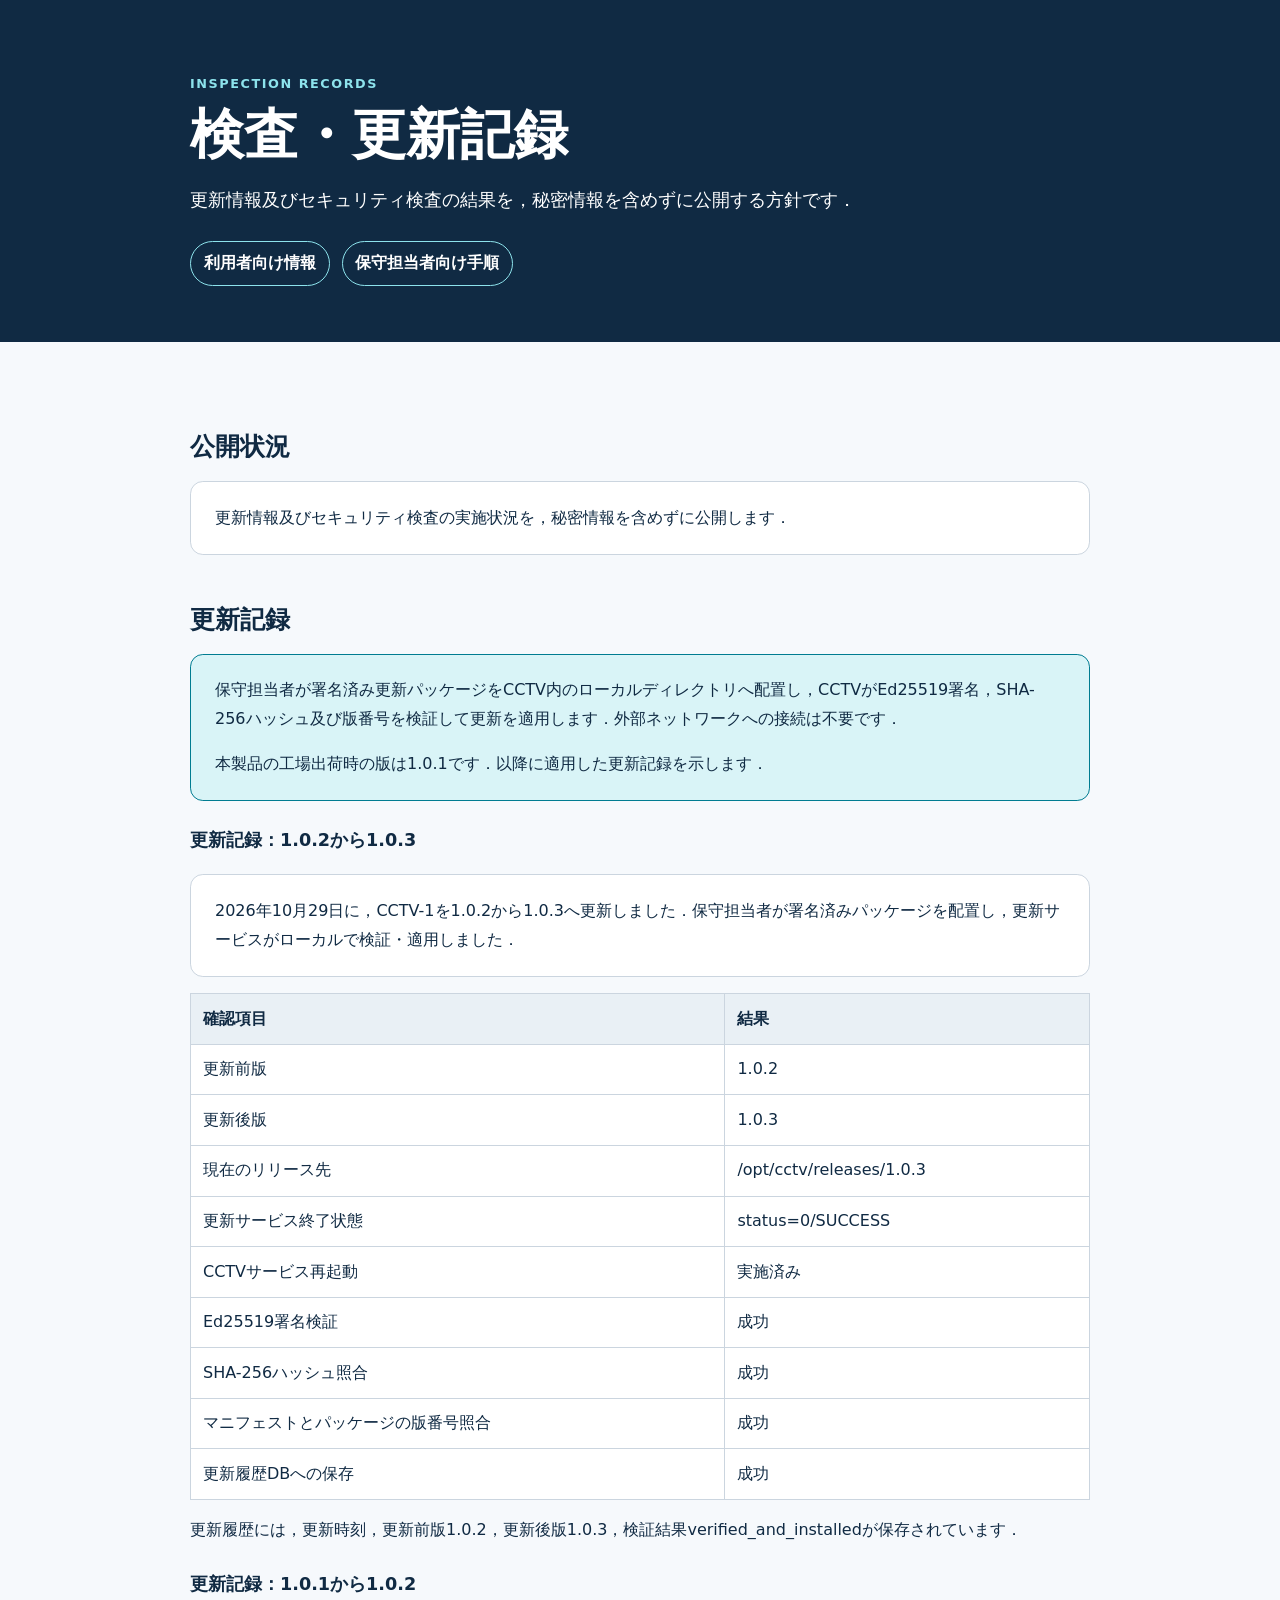
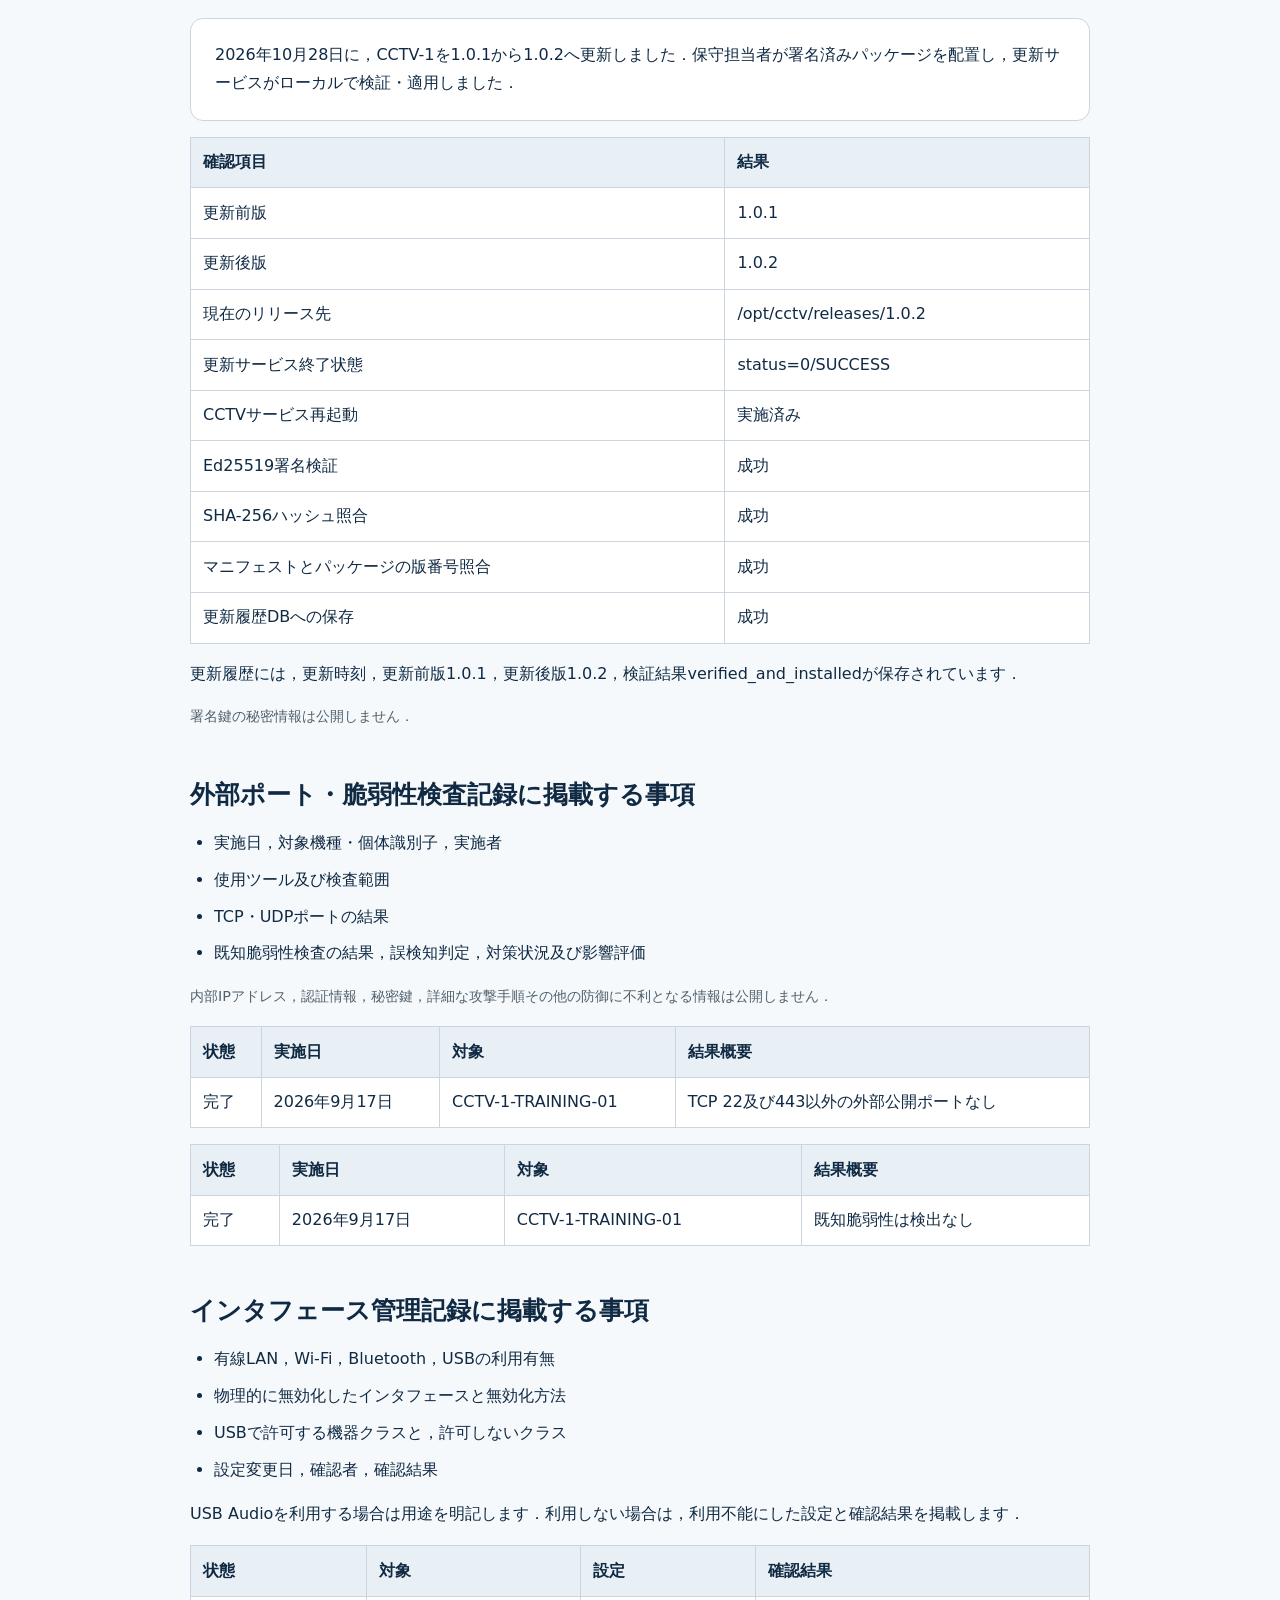
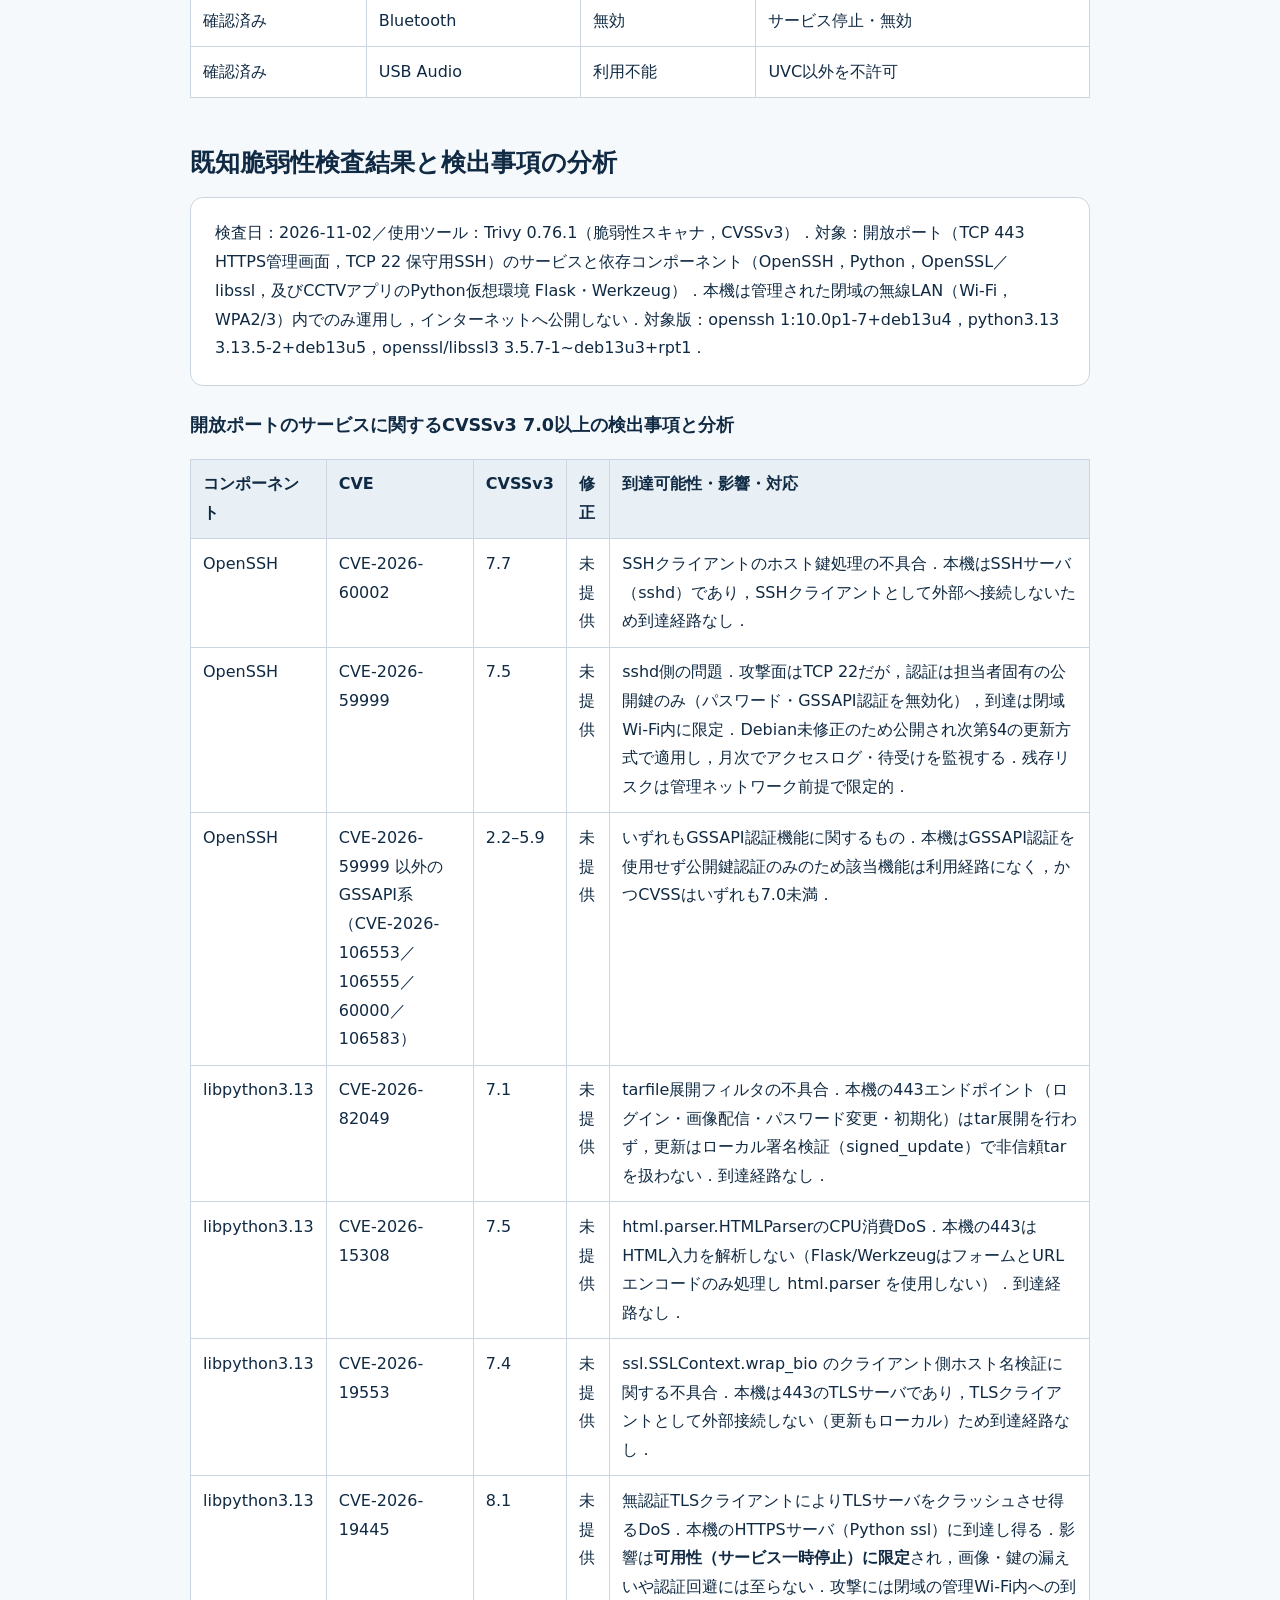
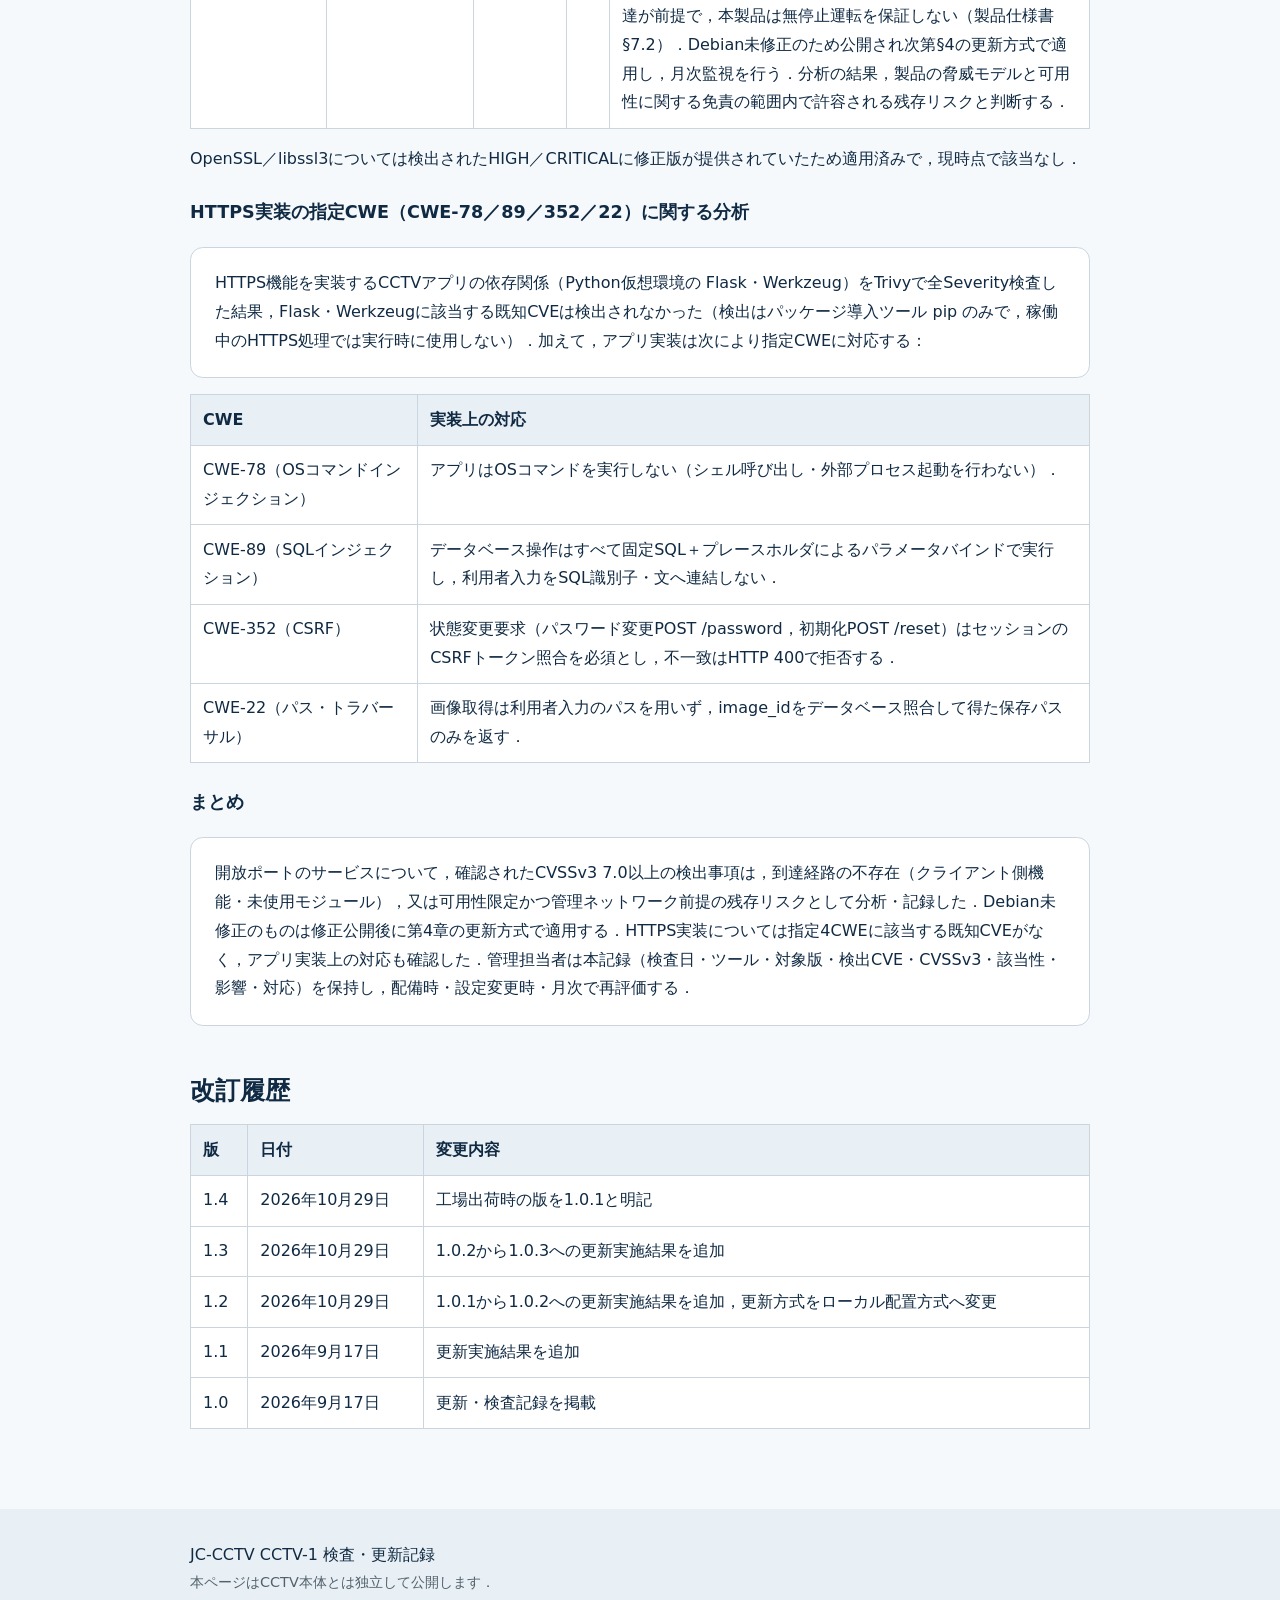
==== inspection-records.html @ d3a8d6b4 "脆弱性に関する記述の追加" ====
<!doctype html>
<html lang="ja">
<head>
  <meta charset="utf-8">
  <meta name="viewport" content="width=device-width, initial-scale=1">
  <meta name="description" content="JC-CCTVの検査及び更新記録の公開方針です．">
  <title>JC-CCTV 検査・更新記録</title>
  <link rel="stylesheet" href="styles.css">
</head>
<body>
  <header class="site-header">
    <div class="wrap">
      <p class="eyebrow">INSPECTION RECORDS</p>
      <h1>検査・更新記録</h1>
      <p class="lead">更新情報及びセキュリティ検査の結果を，秘密情報を含めずに公開する方針です．</p>
      <nav class="site-nav" aria-label="関連情報"><a href="index.html">利用者向け情報</a><a href="maintenance.html">保守担当者向け手順</a></nav>
    </div>
  </header>

  <main class="wrap">
    <section aria-labelledby="status-title">
      <h2 id="status-title">公開状況</h2>
      <div class="panel">
        <p>更新情報及びセキュリティ検査の実施状況を，秘密情報を含めずに公開します．</p>
      </div>
    </section>

    <section aria-labelledby="update-title">
      <h2 id="update-title">更新記録</h2>
      <div class="panel emphasis">
        <p>保守担当者が署名済み更新パッケージをCCTV内のローカルディレクトリへ配置し，CCTVがEd25519署名，SHA-256ハッシュ及び版番号を検証して更新を適用します．外部ネットワークへの接続は不要です．</p>
        <p>本製品の工場出荷時の版は1.0.1です．以降に適用した更新記録を示します．</p>
      </div>

      <h3>更新記録：1.0.2から1.0.3</h3>
      <div class="panel">
        <p>2026年10月29日に，CCTV-1を1.0.2から1.0.3へ更新しました．保守担当者が署名済みパッケージを配置し，更新サービスがローカルで検証・適用しました．</p>
      </div>
      <table>
        <thead><tr><th>確認項目</th><th>結果</th></tr></thead>
        <tbody>
          <tr><td>更新前版</td><td>1.0.2</td></tr>
          <tr><td>更新後版</td><td>1.0.3</td></tr>
          <tr><td>現在のリリース先</td><td>/opt/cctv/releases/1.0.3</td></tr>
          <tr><td>更新サービス終了状態</td><td>status=0/SUCCESS</td></tr>
          <tr><td>CCTVサービス再起動</td><td>実施済み</td></tr>
          <tr><td>Ed25519署名検証</td><td>成功</td></tr>
          <tr><td>SHA-256ハッシュ照合</td><td>成功</td></tr>
          <tr><td>マニフェストとパッケージの版番号照合</td><td>成功</td></tr>
          <tr><td>更新履歴DBへの保存</td><td>成功</td></tr>
        </tbody>
      </table>
      <p>更新履歴には，更新時刻，更新前版1.0.2，更新後版1.0.3，検証結果verified_and_installedが保存されています．</p>

      <h3>更新記録：1.0.1から1.0.2</h3>
      <div class="panel">
        <p>2026年10月28日に，CCTV-1を1.0.1から1.0.2へ更新しました．保守担当者が署名済みパッケージを配置し，更新サービスがローカルで検証・適用しました．</p>
      </div>
      <table>
        <thead><tr><th>確認項目</th><th>結果</th></tr></thead>
        <tbody>
          <tr><td>更新前版</td><td>1.0.1</td></tr>
          <tr><td>更新後版</td><td>1.0.2</td></tr>
          <tr><td>現在のリリース先</td><td>/opt/cctv/releases/1.0.2</td></tr>
          <tr><td>更新サービス終了状態</td><td>status=0/SUCCESS</td></tr>
          <tr><td>CCTVサービス再起動</td><td>実施済み</td></tr>
          <tr><td>Ed25519署名検証</td><td>成功</td></tr>
          <tr><td>SHA-256ハッシュ照合</td><td>成功</td></tr>
          <tr><td>マニフェストとパッケージの版番号照合</td><td>成功</td></tr>
          <tr><td>更新履歴DBへの保存</td><td>成功</td></tr>
        </tbody>
      </table>
      <p>更新履歴には，更新時刻，更新前版1.0.1，更新後版1.0.2，検証結果verified_and_installedが保存されています．</p>

      <p class="small">署名鍵の秘密情報は公開しません．</p>
    </section>

    <section aria-labelledby="network-title">
      <h2 id="network-title">外部ポート・脆弱性検査記録に掲載する事項</h2>
      <ul>
        <li>実施日，対象機種・個体識別子，実施者</li>
        <li>使用ツール及び検査範囲</li>
        <li>TCP・UDPポートの結果</li>
        <li>既知脆弱性検査の結果，誤検知判定，対策状況及び影響評価</li>
      </ul>
      <p class="small">内部IPアドレス，認証情報，秘密鍵，詳細な攻撃手順その他の防御に不利となる情報は公開しません．</p>
      <table>
        <thead><tr><th>状態</th><th>実施日</th><th>対象</th><th>結果概要</th></tr></thead>
        <tbody><tr><td>完了</td><td>2026年9月17日</td><td>CCTV-1-TRAINING-01</td><td>TCP 22及び443以外の外部公開ポートなし</td></tr></tbody>
      </table>
      <table>
        <thead><tr><th>状態</th><th>実施日</th><th>対象</th><th>結果概要</th></tr></thead>
        <tbody><tr><td>完了</td><td>2026年9月17日</td><td>CCTV-1-TRAINING-01</td><td>既知脆弱性は検出なし</td></tr></tbody>
      </table>
    </section>

    <section aria-labelledby="interface-title">
      <h2 id="interface-title">インタフェース管理記録に掲載する事項</h2>
      <ul>
        <li>有線LAN，Wi-Fi，Bluetooth，USBの利用有無</li>
        <li>物理的に無効化したインタフェースと無効化方法</li>
        <li>USBで許可する機器クラスと，許可しないクラス</li>
        <li>設定変更日，確認者，確認結果</li>
      </ul>
      <p>USB Audioを利用する場合は用途を明記します．利用しない場合は，利用不能にした設定と確認結果を掲載します．</p>
      <table>
        <thead><tr><th>状態</th><th>対象</th><th>設定</th><th>確認結果</th></tr></thead>
        <tbody><tr><td>確認済み</td><td>Bluetooth</td><td>無効</td><td>サービス停止・無効</td></tr><tr><td>確認済み</td><td>USB Audio</td><td>利用不能</td><td>UVC以外を不許可</td></tr></tbody>
      </table>
    </section>

    <section aria-labelledby="vuln-analysis-title">
      <h2 id="vuln-analysis-title">既知脆弱性検査結果と検出事項の分析</h2>
      <div class="panel">
        <p>検査日：2026-11-02／使用ツール：Trivy 0.76.1（脆弱性スキャナ，CVSSv3）．対象：開放ポート（TCP 443 HTTPS管理画面，TCP 22 保守用SSH）のサービスと依存コンポーネント（OpenSSH，Python，OpenSSL／libssl，及びCCTVアプリのPython仮想環境 Flask・Werkzeug）．本機は管理された閉域の無線LAN（Wi-Fi，WPA2/3）内でのみ運用し，インターネットへ公開しない．対象版：openssh 1:10.0p1-7+deb13u4，python3.13 3.13.5-2+deb13u5，openssl/libssl3 3.5.7-1~deb13u3+rpt1．</p>
      </div>

      <h3>開放ポートのサービスに関するCVSSv3 7.0以上の検出事項と分析</h3>
      <table>
        <thead><tr><th>コンポーネント</th><th>CVE</th><th>CVSSv3</th><th>修正</th><th>到達可能性・影響・対応</th></tr></thead>
        <tbody>
          <tr><td>OpenSSH</td><td>CVE-2026-60002</td><td>7.7</td><td>未提供</td><td>SSHクライアントのホスト鍵処理の不具合．本機はSSHサーバ（sshd）であり，SSHクライアントとして外部へ接続しないため到達経路なし．</td></tr>
          <tr><td>OpenSSH</td><td>CVE-2026-59999</td><td>7.5</td><td>未提供</td><td>sshd側の問題．攻撃面はTCP 22だが，認証は担当者固有の公開鍵のみ（パスワード・GSSAPI認証を無効化），到達は閉域Wi-Fi内に限定．Debian未修正のため公開され次第§4の更新方式で適用し，月次でアクセスログ・待受けを監視する．残存リスクは管理ネットワーク前提で限定的．</td></tr>
          <tr><td>OpenSSH</td><td>CVE-2026-59999 以外のGSSAPI系（CVE-2026-106553／106555／60000／106583）</td><td>2.2–5.9</td><td>未提供</td><td>いずれもGSSAPI認証機能に関するもの．本機はGSSAPI認証を使用せず公開鍵認証のみのため該当機能は利用経路になく，かつCVSSはいずれも7.0未満．</td></tr>
          <tr><td>libpython3.13</td><td>CVE-2026-82049</td><td>7.1</td><td>未提供</td><td>tarfile展開フィルタの不具合．本機の443エンドポイント（ログイン・画像配信・パスワード変更・初期化）はtar展開を行わず，更新はローカル署名検証（signed_update）で非信頼tarを扱わない．到達経路なし．</td></tr>
          <tr><td>libpython3.13</td><td>CVE-2026-15308</td><td>7.5</td><td>未提供</td><td>html.parser.HTMLParserのCPU消費DoS．本機の443はHTML入力を解析しない（Flask/WerkzeugはフォームとURLエンコードのみ処理し html.parser を使用しない）．到達経路なし．</td></tr>
          <tr><td>libpython3.13</td><td>CVE-2026-19553</td><td>7.4</td><td>未提供</td><td>ssl.SSLContext.wrap_bio のクライアント側ホスト名検証に関する不具合．本機は443のTLSサーバであり，TLSクライアントとして外部接続しない（更新もローカル）ため到達経路なし．</td></tr>
          <tr><td>libpython3.13</td><td>CVE-2026-19445</td><td>8.1</td><td>未提供</td><td>無認証TLSクライアントによりTLSサーバをクラッシュさせ得るDoS．本機のHTTPSサーバ（Python ssl）に到達し得る．影響は<strong>可用性（サービス一時停止）に限定</strong>され，画像・鍵の漏えいや認証回避には至らない．攻撃には閉域の管理Wi-Fi内への到達が前提で，本製品は無停止運転を保証しない（製品仕様書§7.2）．Debian未修正のため公開され次第§4の更新方式で適用し，月次監視を行う．分析の結果，製品の脅威モデルと可用性に関する免責の範囲内で許容される残存リスクと判断する．</td></tr>
        </tbody>
      </table>
      <p>OpenSSL／libssl3については検出されたHIGH／CRITICALに修正版が提供されていたため適用済みで，現時点で該当なし．</p>

      <h3>HTTPS実装の指定CWE（CWE-78／89／352／22）に関する分析</h3>
      <div class="panel">
        <p>HTTPS機能を実装するCCTVアプリの依存関係（Python仮想環境の Flask・Werkzeug）をTrivyで全Severity検査した結果，Flask・Werkzeugに該当する既知CVEは検出されなかった（検出はパッケージ導入ツール pip のみで，稼働中のHTTPS処理では実行時に使用しない）．加えて，アプリ実装は次により指定CWEに対応する：</p>
      </div>
      <table>
        <thead><tr><th>CWE</th><th>実装上の対応</th></tr></thead>
        <tbody>
          <tr><td>CWE-78（OSコマンドインジェクション）</td><td>アプリはOSコマンドを実行しない（シェル呼び出し・外部プロセス起動を行わない）．</td></tr>
          <tr><td>CWE-89（SQLインジェクション）</td><td>データベース操作はすべて固定SQL＋プレースホルダによるパラメータバインドで実行し，利用者入力をSQL識別子・文へ連結しない．</td></tr>
          <tr><td>CWE-352（CSRF）</td><td>状態変更要求（パスワード変更POST /password，初期化POST /reset）はセッションのCSRFトークン照合を必須とし，不一致はHTTP 400で拒否する．</td></tr>
          <tr><td>CWE-22（パス・トラバーサル）</td><td>画像取得は利用者入力のパスを用いず，image_idをデータベース照合して得た保存パスのみを返す．</td></tr>
        </tbody>
      </table>

      <h3>まとめ</h3>
      <div class="panel">
        <p>開放ポートのサービスについて，確認されたCVSSv3 7.0以上の検出事項は，到達経路の不存在（クライアント側機能・未使用モジュール），又は可用性限定かつ管理ネットワーク前提の残存リスクとして分析・記録した．Debian未修正のものは修正公開後に第4章の更新方式で適用する．HTTPS実装については指定4CWEに該当する既知CVEがなく，アプリ実装上の対応も確認した．管理担当者は本記録（検査日・ツール・対象版・検出CVE・CVSSv3・該当性・影響・対応）を保持し，配備時・設定変更時・月次で再評価する．</p>
      </div>
    </section>

    <section aria-labelledby="revision-title">
      <h2 id="revision-title">改訂履歴</h2>
      <table><thead><tr><th>版</th><th>日付</th><th>変更内容</th></tr></thead><tbody><tr><td>1.4</td><td>2026年10月29日</td><td>工場出荷時の版を1.0.1と明記</td></tr><tr><td>1.3</td><td>2026年10月29日</td><td>1.0.2から1.0.3への更新実施結果を追加</td></tr><tr><td>1.2</td><td>2026年10月29日</td><td>1.0.1から1.0.2への更新実施結果を追加，更新方式をローカル配置方式へ変更</td></tr><tr><td>1.1</td><td>2026年9月17日</td><td>更新実施結果を追加</td></tr><tr><td>1.0</td><td>2026年9月17日</td><td>更新・検査記録を掲載</td></tr></tbody></table>
    </section>
  </main>

  <footer class="site-footer"><div class="wrap"><p>JC-CCTV CCTV-1 検査・更新記録</p><p class="small">本ページはCCTV本体とは独立して公開します．</p></div></footer>
</body>
</html>
---- styles.css ----
:root {
  color-scheme: light;
  --ink: #102a43;
  --muted: #52616b;
  --paper: #f6f9fc;
  --surface: #ffffff;
  --accent: #007c91;
  --accent-soft: #d9f4f7;
  --line: #cbd5df;
}

* { box-sizing: border-box; }

body {
  margin: 0;
  background: var(--paper);
  color: var(--ink);
  font-family: system-ui, -apple-system, BlinkMacSystemFont, "Hiragino Sans", "Yu Gothic", sans-serif;
  font-size: 1rem;
  line-height: 1.8;
}

.wrap { width: min(900px, calc(100% - 2.5rem)); margin: 0 auto; }

.site-header {
  padding: 4.5rem 0 3.5rem;
  background: var(--ink);
  color: white;
}

.eyebrow { margin: 0 0 .4rem; color: #8de3ec; font-size: .8rem; font-weight: 700; letter-spacing: .12em; }
h1 { margin: 0; font-size: clamp(2rem, 5vw, 3.4rem); line-height: 1.25; }
.lead { max-width: 42rem; margin: 1rem 0 0; font-size: 1.1rem; }
.site-nav { display: flex; flex-wrap: wrap; gap: .75rem; margin-top: 1.5rem; }
.site-nav a { padding: .45rem .8rem; border: 1px solid #8de3ec; border-radius: 999px; color: white; font-weight: 700; text-decoration: none; }
.site-nav a:hover, .site-nav a:focus-visible { background: #ffffff1f; }

main { padding: 2.5rem 0 4rem; }
section { margin-top: 3rem; }
h2 { margin: 0 0 1rem; font-size: 1.55rem; line-height: 1.4; }
h3 { margin-top: 1.5rem; font-size: 1.1rem; }
ul, ol { padding-left: 1.5rem; }
li + li { margin-top: .5rem; }
table { width: 100%; border-collapse: collapse; margin: 1rem 0; background: var(--surface); }
th, td { padding: .65rem .75rem; border: 1px solid var(--line); text-align: left; vertical-align: top; }
th { background: #e9f0f5; }

.panel { padding: 1.35rem 1.5rem; border: 1px solid var(--line); border-radius: .8rem; background: var(--surface); }
.panel > :first-child { margin-top: 0; }
.panel > :last-child { margin-bottom: 0; }
.emphasis { border-color: var(--accent); background: var(--accent-soft); }
.warning { border-color: #d99d22; background: #fff8e7; }
.email { color: var(--ink); font-size: 1.25rem; font-weight: 750; overflow-wrap: anywhere; }
.small, .notice { color: var(--muted); font-size: .9rem; }
.steps { list-style: none; padding: 0; counter-reset: step; }
.steps li { position: relative; min-height: 2.75rem; padding: .25rem 0 .25rem 3.25rem; }
.steps li::before { position: absolute; left: 0; top: .15rem; display: grid; width: 2.25rem; height: 2.25rem; place-items: center; border-radius: 50%; background: var(--ink); color: white; content: counter(step); counter-increment: step; font-weight: 700; }
.steps strong { display: block; }

.site-footer { padding: 2rem 0; background: #e9f0f5; }
.site-footer p { margin: 0; }

@media (max-width: 560px) {
  .site-header { padding: 3rem 0 2.5rem; }
  .wrap { width: min(100% - 2rem, 900px); }
  .panel { padding: 1.1rem; }
  th, td { padding: .5rem; font-size: .9rem; }
}
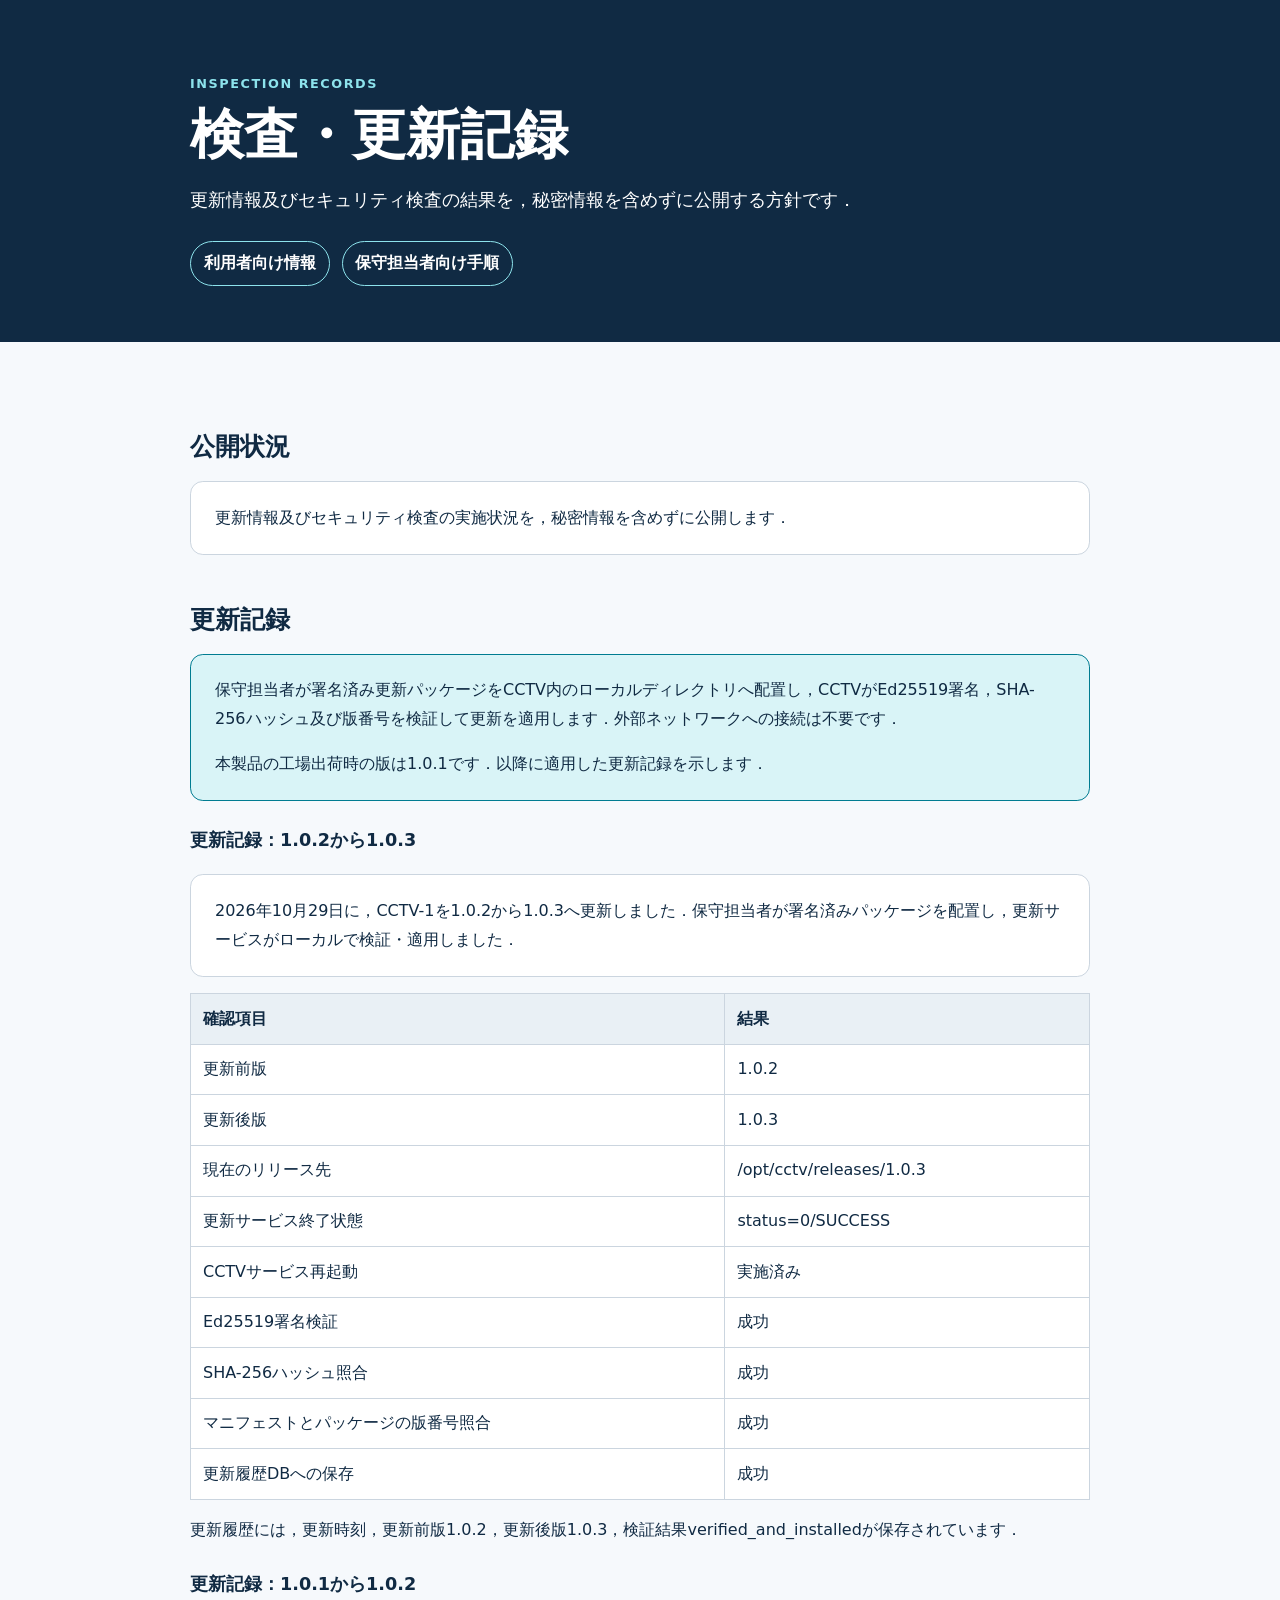
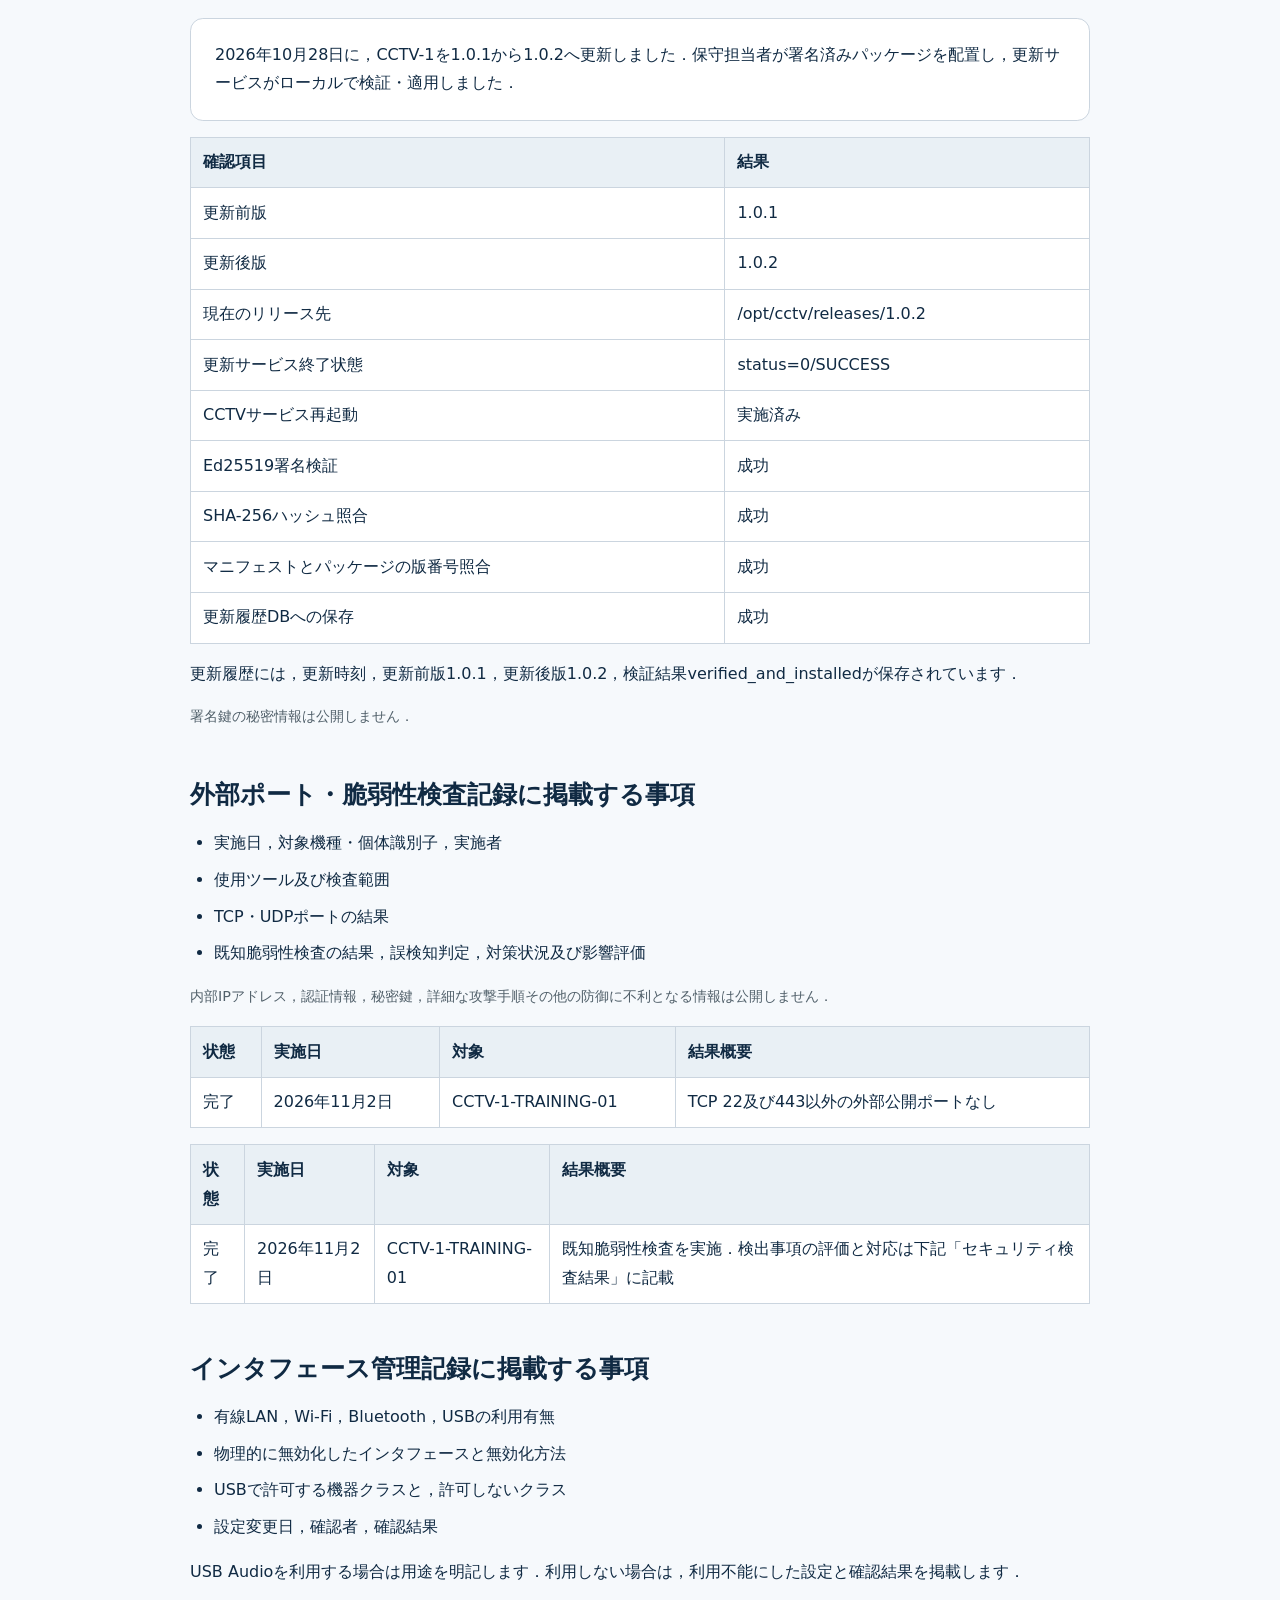
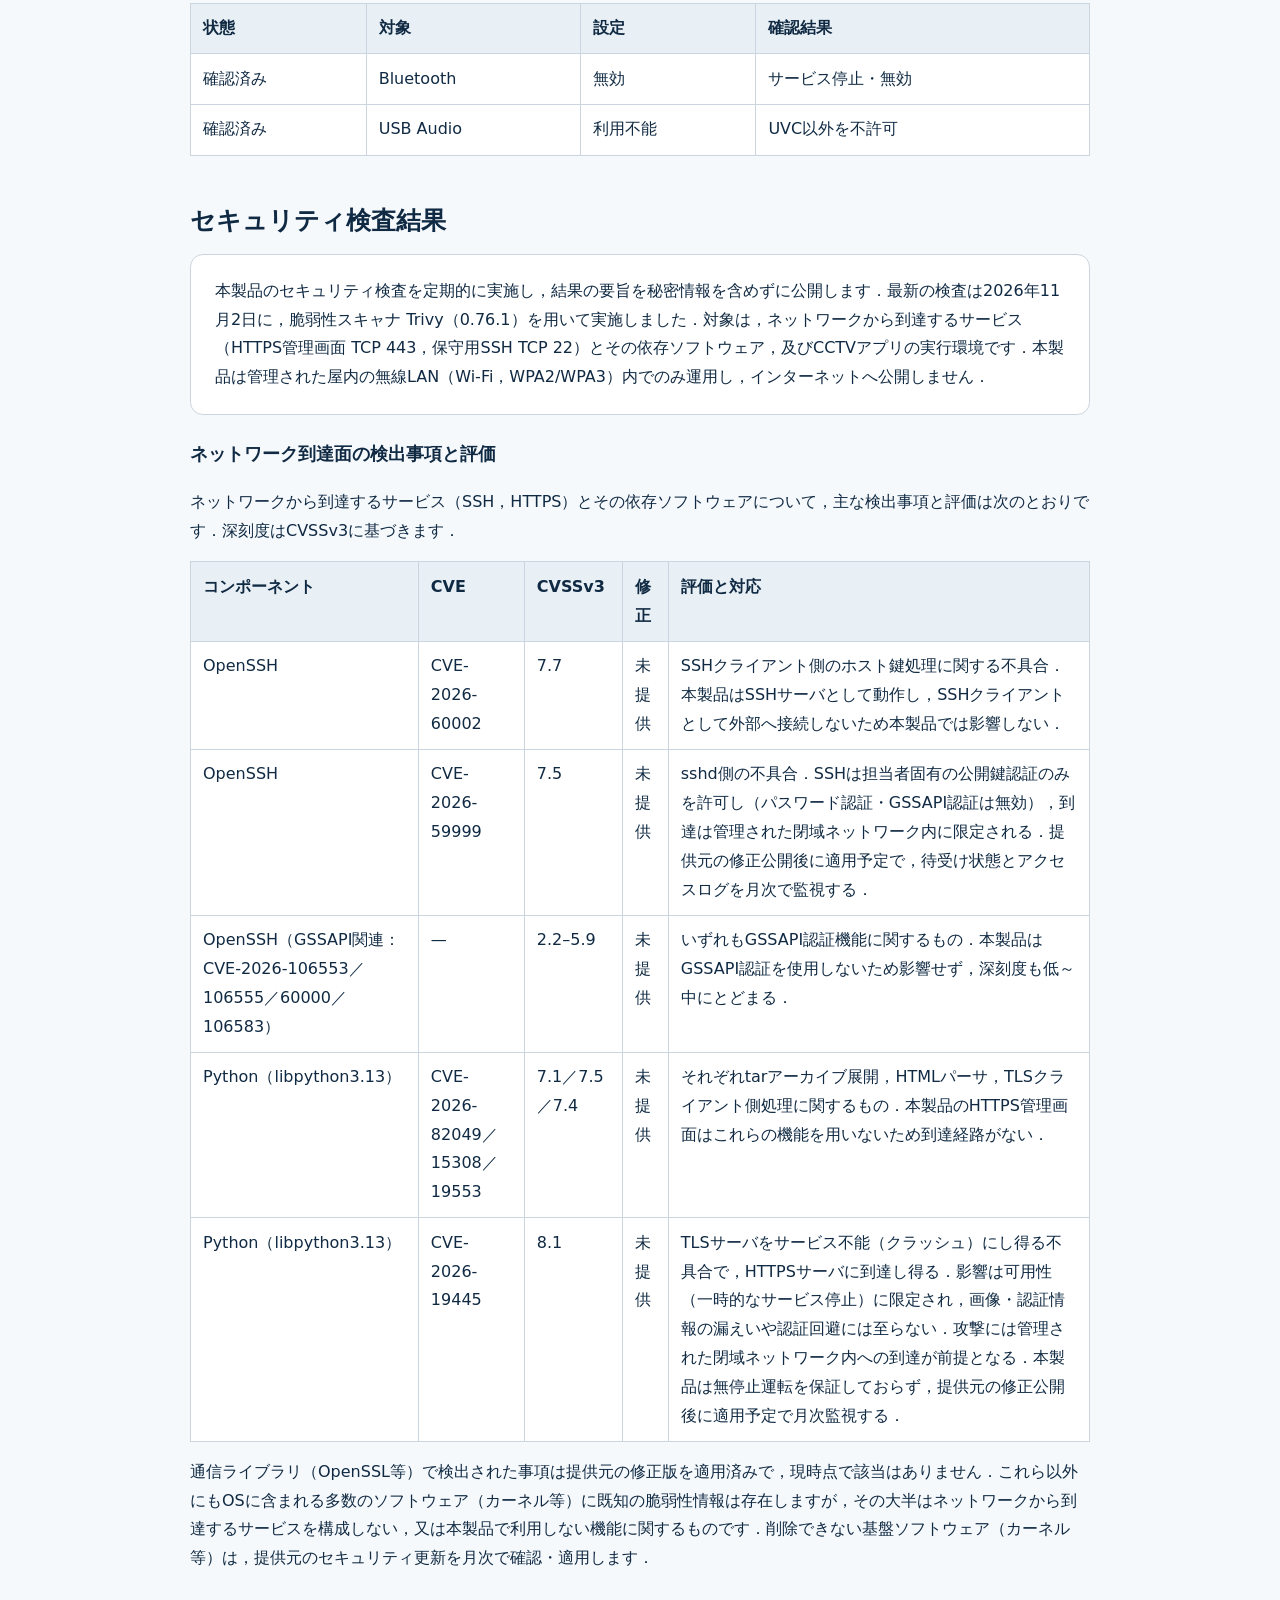
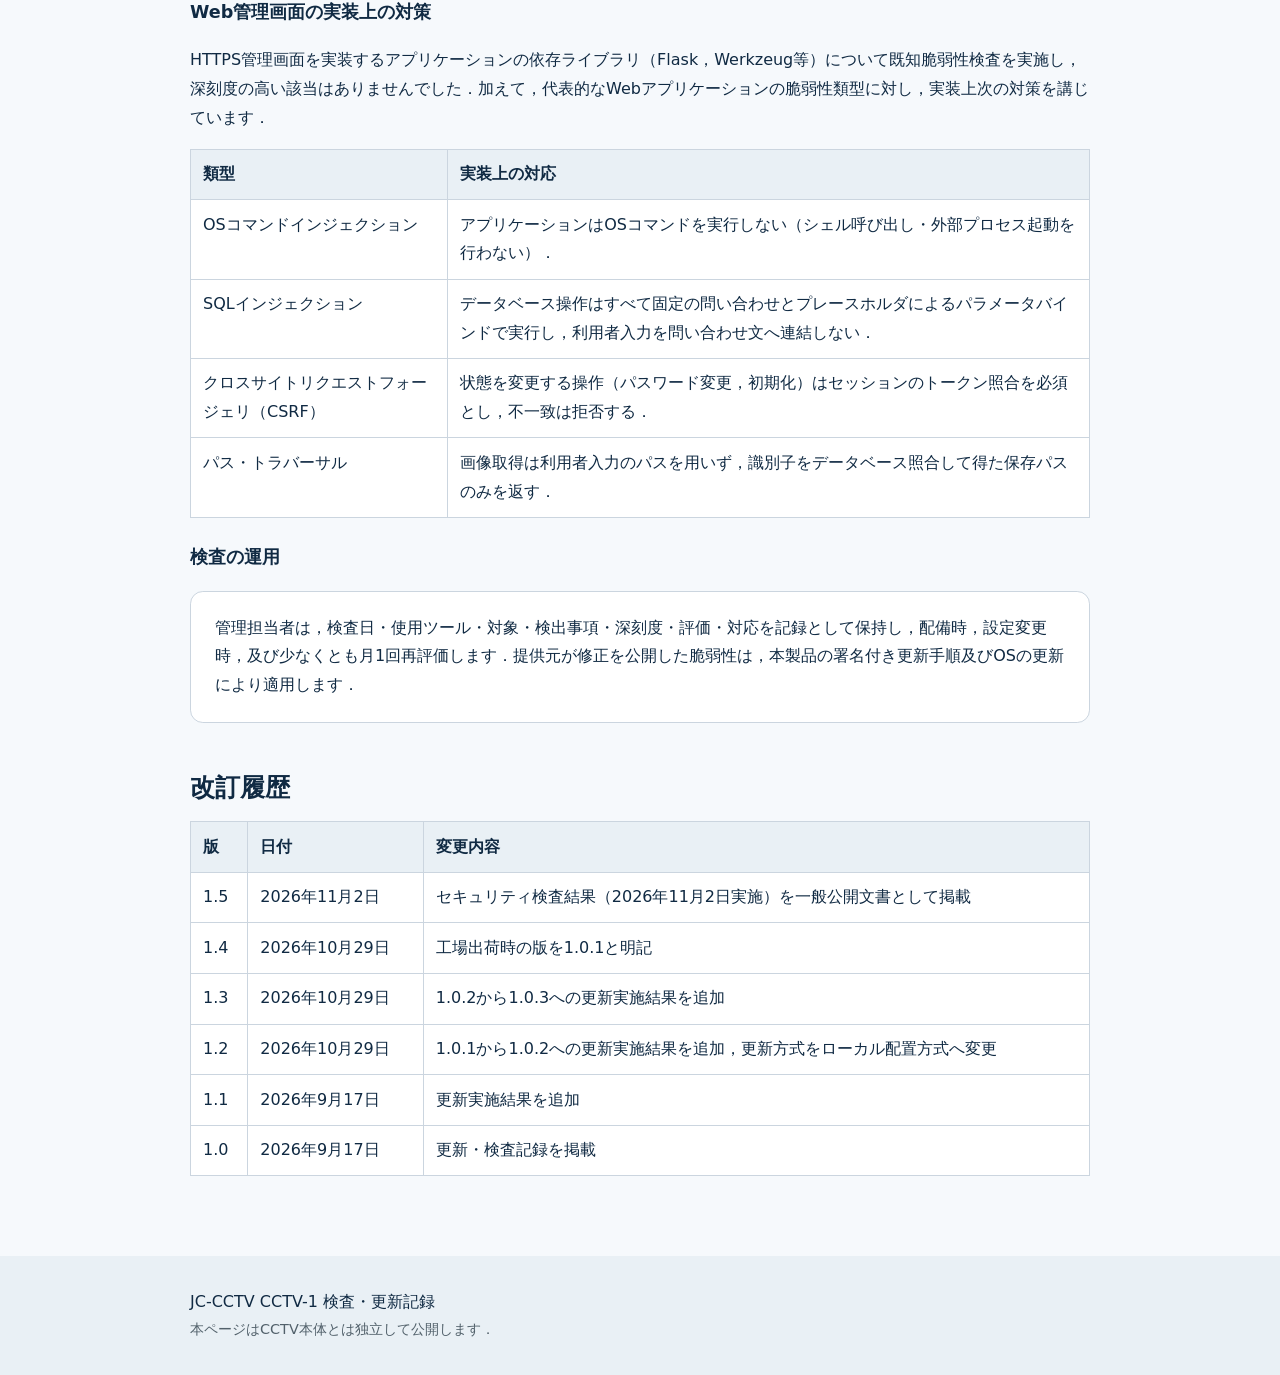
==== commit ec0d1233: "脆弱性に関する記述の追加" ====
--- a/inspection-records.html
+++ b/inspection-records.html
@@ -86,11 +86,11 @@
       <p class="small">内部IPアドレス，認証情報，秘密鍵，詳細な攻撃手順その他の防御に不利となる情報は公開しません．</p>
       <table>
         <thead><tr><th>状態</th><th>実施日</th><th>対象</th><th>結果概要</th></tr></thead>
-        <tbody><tr><td>完了</td><td>2026年9月17日</td><td>CCTV-1-TRAINING-01</td><td>TCP 22及び443以外の外部公開ポートなし</td></tr></tbody>
+        <tbody><tr><td>完了</td><td>2026年11月2日</td><td>CCTV-1-TRAINING-01</td><td>TCP 22及び443以外の外部公開ポートなし</td></tr></tbody>
       </table>
       <table>
         <thead><tr><th>状態</th><th>実施日</th><th>対象</th><th>結果概要</th></tr></thead>
-        <tbody><tr><td>完了</td><td>2026年9月17日</td><td>CCTV-1-TRAINING-01</td><td>既知脆弱性は検出なし</td></tr></tbody>
+        <tbody><tr><td>完了</td><td>2026年11月2日</td><td>CCTV-1-TRAINING-01</td><td>既知脆弱性検査を実施．検出事項の評価と対応は下記「セキュリティ検査結果」に記載</td></tr></tbody>
       </table>
     </section>
 
@@ -110,49 +110,46 @@
     </section>
 
     <section aria-labelledby="vuln-analysis-title">
-      <h2 id="vuln-analysis-title">既知脆弱性検査結果と検出事項の分析</h2>
+      <h2 id="vuln-analysis-title">セキュリティ検査結果</h2>
       <div class="panel">
-        <p>検査日：2026-11-02／使用ツール：Trivy 0.76.1（脆弱性スキャナ，CVSSv3）．対象：開放ポート（TCP 443 HTTPS管理画面，TCP 22 保守用SSH）のサービスと依存コンポーネント（OpenSSH，Python，OpenSSL／libssl，及びCCTVアプリのPython仮想環境 Flask・Werkzeug）．本機は管理された閉域の無線LAN（Wi-Fi，WPA2/3）内でのみ運用し，インターネットへ公開しない．対象版：openssh 1:10.0p1-7+deb13u4，python3.13 3.13.5-2+deb13u5，openssl/libssl3 3.5.7-1~deb13u3+rpt1．</p>
+        <p>本製品のセキュリティ検査を定期的に実施し，結果の要旨を秘密情報を含めずに公開します．最新の検査は2026年11月2日に，脆弱性スキャナ Trivy（0.76.1）を用いて実施しました．対象は，ネットワークから到達するサービス（HTTPS管理画面 TCP 443，保守用SSH TCP 22）とその依存ソフトウェア，及びCCTVアプリの実行環境です．本製品は管理された屋内の無線LAN（Wi-Fi，WPA2/WPA3）内でのみ運用し，インターネットへ公開しません．</p>
       </div>
 
-      <h3>開放ポートのサービスに関するCVSSv3 7.0以上の検出事項と分析</h3>
+      <h3>ネットワーク到達面の検出事項と評価</h3>
+      <p>ネットワークから到達するサービス（SSH，HTTPS）とその依存ソフトウェアについて，主な検出事項と評価は次のとおりです．深刻度はCVSSv3に基づきます．</p>
       <table>
-        <thead><tr><th>コンポーネント</th><th>CVE</th><th>CVSSv3</th><th>修正</th><th>到達可能性・影響・対応</th></tr></thead>
+        <thead><tr><th>コンポーネント</th><th>CVE</th><th>CVSSv3</th><th>修正</th><th>評価と対応</th></tr></thead>
         <tbody>
-          <tr><td>OpenSSH</td><td>CVE-2026-60002</td><td>7.7</td><td>未提供</td><td>SSHクライアントのホスト鍵処理の不具合．本機はSSHサーバ（sshd）であり，SSHクライアントとして外部へ接続しないため到達経路なし．</td></tr>
-          <tr><td>OpenSSH</td><td>CVE-2026-59999</td><td>7.5</td><td>未提供</td><td>sshd側の問題．攻撃面はTCP 22だが，認証は担当者固有の公開鍵のみ（パスワード・GSSAPI認証を無効化），到達は閉域Wi-Fi内に限定．Debian未修正のため公開され次第§4の更新方式で適用し，月次でアクセスログ・待受けを監視する．残存リスクは管理ネットワーク前提で限定的．</td></tr>
-          <tr><td>OpenSSH</td><td>CVE-2026-59999 以外のGSSAPI系（CVE-2026-106553／106555／60000／106583）</td><td>2.2–5.9</td><td>未提供</td><td>いずれもGSSAPI認証機能に関するもの．本機はGSSAPI認証を使用せず公開鍵認証のみのため該当機能は利用経路になく，かつCVSSはいずれも7.0未満．</td></tr>
-          <tr><td>libpython3.13</td><td>CVE-2026-82049</td><td>7.1</td><td>未提供</td><td>tarfile展開フィルタの不具合．本機の443エンドポイント（ログイン・画像配信・パスワード変更・初期化）はtar展開を行わず，更新はローカル署名検証（signed_update）で非信頼tarを扱わない．到達経路なし．</td></tr>
-          <tr><td>libpython3.13</td><td>CVE-2026-15308</td><td>7.5</td><td>未提供</td><td>html.parser.HTMLParserのCPU消費DoS．本機の443はHTML入力を解析しない（Flask/WerkzeugはフォームとURLエンコードのみ処理し html.parser を使用しない）．到達経路なし．</td></tr>
-          <tr><td>libpython3.13</td><td>CVE-2026-19553</td><td>7.4</td><td>未提供</td><td>ssl.SSLContext.wrap_bio のクライアント側ホスト名検証に関する不具合．本機は443のTLSサーバであり，TLSクライアントとして外部接続しない（更新もローカル）ため到達経路なし．</td></tr>
-          <tr><td>libpython3.13</td><td>CVE-2026-19445</td><td>8.1</td><td>未提供</td><td>無認証TLSクライアントによりTLSサーバをクラッシュさせ得るDoS．本機のHTTPSサーバ（Python ssl）に到達し得る．影響は<strong>可用性（サービス一時停止）に限定</strong>され，画像・鍵の漏えいや認証回避には至らない．攻撃には閉域の管理Wi-Fi内への到達が前提で，本製品は無停止運転を保証しない（製品仕様書§7.2）．Debian未修正のため公開され次第§4の更新方式で適用し，月次監視を行う．分析の結果，製品の脅威モデルと可用性に関する免責の範囲内で許容される残存リスクと判断する．</td></tr>
+          <tr><td>OpenSSH</td><td>CVE-2026-60002</td><td>7.7</td><td>未提供</td><td>SSHクライアント側のホスト鍵処理に関する不具合．本製品はSSHサーバとして動作し，SSHクライアントとして外部へ接続しないため本製品では影響しない．</td></tr>
+          <tr><td>OpenSSH</td><td>CVE-2026-59999</td><td>7.5</td><td>未提供</td><td>sshd側の不具合．SSHは担当者固有の公開鍵認証のみを許可し（パスワード認証・GSSAPI認証は無効），到達は管理された閉域ネットワーク内に限定される．提供元の修正公開後に適用予定で，待受け状態とアクセスログを月次で監視する．</td></tr>
+          <tr><td>OpenSSH（GSSAPI関連：CVE-2026-106553／106555／60000／106583）</td><td>—</td><td>2.2–5.9</td><td>未提供</td><td>いずれもGSSAPI認証機能に関するもの．本製品はGSSAPI認証を使用しないため影響せず，深刻度も低～中にとどまる．</td></tr>
+          <tr><td>Python（libpython3.13）</td><td>CVE-2026-82049／15308／19553</td><td>7.1／7.5／7.4</td><td>未提供</td><td>それぞれtarアーカイブ展開，HTMLパーサ，TLSクライアント側処理に関するもの．本製品のHTTPS管理画面はこれらの機能を用いないため到達経路がない．</td></tr>
+          <tr><td>Python（libpython3.13）</td><td>CVE-2026-19445</td><td>8.1</td><td>未提供</td><td>TLSサーバをサービス不能（クラッシュ）にし得る不具合で，HTTPSサーバに到達し得る．影響は可用性（一時的なサービス停止）に限定され，画像・認証情報の漏えいや認証回避には至らない．攻撃には管理された閉域ネットワーク内への到達が前提となる．本製品は無停止運転を保証しておらず，提供元の修正公開後に適用予定で月次監視する．</td></tr>
         </tbody>
       </table>
-      <p>OpenSSL／libssl3については検出されたHIGH／CRITICALに修正版が提供されていたため適用済みで，現時点で該当なし．</p>
+      <p>通信ライブラリ（OpenSSL等）で検出された事項は提供元の修正版を適用済みで，現時点で該当はありません．これら以外にもOSに含まれる多数のソフトウェア（カーネル等）に既知の脆弱性情報は存在しますが，その大半はネットワークから到達するサービスを構成しない，又は本製品で利用しない機能に関するものです．削除できない基盤ソフトウェア（カーネル等）は，提供元のセキュリティ更新を月次で確認・適用します．</p>
 
-      <h3>HTTPS実装の指定CWE（CWE-78／89／352／22）に関する分析</h3>
-      <div class="panel">
-        <p>HTTPS機能を実装するCCTVアプリの依存関係（Python仮想環境の Flask・Werkzeug）をTrivyで全Severity検査した結果，Flask・Werkzeugに該当する既知CVEは検出されなかった（検出はパッケージ導入ツール pip のみで，稼働中のHTTPS処理では実行時に使用しない）．加えて，アプリ実装は次により指定CWEに対応する：</p>
-      </div>
+      <h3>Web管理画面の実装上の対策</h3>
+      <p>HTTPS管理画面を実装するアプリケーションの依存ライブラリ（Flask，Werkzeug等）について既知脆弱性検査を実施し，深刻度の高い該当はありませんでした．加えて，代表的なWebアプリケーションの脆弱性類型に対し，実装上次の対策を講じています．</p>
       <table>
-        <thead><tr><th>CWE</th><th>実装上の対応</th></tr></thead>
+        <thead><tr><th>類型</th><th>実装上の対応</th></tr></thead>
         <tbody>
-          <tr><td>CWE-78（OSコマンドインジェクション）</td><td>アプリはOSコマンドを実行しない（シェル呼び出し・外部プロセス起動を行わない）．</td></tr>
-          <tr><td>CWE-89（SQLインジェクション）</td><td>データベース操作はすべて固定SQL＋プレースホルダによるパラメータバインドで実行し，利用者入力をSQL識別子・文へ連結しない．</td></tr>
-          <tr><td>CWE-352（CSRF）</td><td>状態変更要求（パスワード変更POST /password，初期化POST /reset）はセッションのCSRFトークン照合を必須とし，不一致はHTTP 400で拒否する．</td></tr>
-          <tr><td>CWE-22（パス・トラバーサル）</td><td>画像取得は利用者入力のパスを用いず，image_idをデータベース照合して得た保存パスのみを返す．</td></tr>
+          <tr><td>OSコマンドインジェクション</td><td>アプリケーションはOSコマンドを実行しない（シェル呼び出し・外部プロセス起動を行わない）．</td></tr>
+          <tr><td>SQLインジェクション</td><td>データベース操作はすべて固定の問い合わせとプレースホルダによるパラメータバインドで実行し，利用者入力を問い合わせ文へ連結しない．</td></tr>
+          <tr><td>クロスサイトリクエストフォージェリ（CSRF）</td><td>状態を変更する操作（パスワード変更，初期化）はセッションのトークン照合を必須とし，不一致は拒否する．</td></tr>
+          <tr><td>パス・トラバーサル</td><td>画像取得は利用者入力のパスを用いず，識別子をデータベース照合して得た保存パスのみを返す．</td></tr>
         </tbody>
       </table>
 
-      <h3>まとめ</h3>
+      <h3>検査の運用</h3>
       <div class="panel">
-        <p>開放ポートのサービスについて，確認されたCVSSv3 7.0以上の検出事項は，到達経路の不存在（クライアント側機能・未使用モジュール），又は可用性限定かつ管理ネットワーク前提の残存リスクとして分析・記録した．Debian未修正のものは修正公開後に第4章の更新方式で適用する．HTTPS実装については指定4CWEに該当する既知CVEがなく，アプリ実装上の対応も確認した．管理担当者は本記録（検査日・ツール・対象版・検出CVE・CVSSv3・該当性・影響・対応）を保持し，配備時・設定変更時・月次で再評価する．</p>
+        <p>管理担当者は，検査日・使用ツール・対象・検出事項・深刻度・評価・対応を記録として保持し，配備時，設定変更時，及び少なくとも月1回再評価します．提供元が修正を公開した脆弱性は，本製品の署名付き更新手順及びOSの更新により適用します．</p>
       </div>
     </section>
 
     <section aria-labelledby="revision-title">
       <h2 id="revision-title">改訂履歴</h2>
-      <table><thead><tr><th>版</th><th>日付</th><th>変更内容</th></tr></thead><tbody><tr><td>1.4</td><td>2026年10月29日</td><td>工場出荷時の版を1.0.1と明記</td></tr><tr><td>1.3</td><td>2026年10月29日</td><td>1.0.2から1.0.3への更新実施結果を追加</td></tr><tr><td>1.2</td><td>2026年10月29日</td><td>1.0.1から1.0.2への更新実施結果を追加，更新方式をローカル配置方式へ変更</td></tr><tr><td>1.1</td><td>2026年9月17日</td><td>更新実施結果を追加</td></tr><tr><td>1.0</td><td>2026年9月17日</td><td>更新・検査記録を掲載</td></tr></tbody></table>
+      <table><thead><tr><th>版</th><th>日付</th><th>変更内容</th></tr></thead><tbody><tr><td>1.5</td><td>2026年11月2日</td><td>セキュリティ検査結果（2026年11月2日実施）を一般公開文書として掲載</td></tr><tr><td>1.4</td><td>2026年10月29日</td><td>工場出荷時の版を1.0.1と明記</td></tr><tr><td>1.3</td><td>2026年10月29日</td><td>1.0.2から1.0.3への更新実施結果を追加</td></tr><tr><td>1.2</td><td>2026年10月29日</td><td>1.0.1から1.0.2への更新実施結果を追加，更新方式をローカル配置方式へ変更</td></tr><tr><td>1.1</td><td>2026年9月17日</td><td>更新実施結果を追加</td></tr><tr><td>1.0</td><td>2026年9月17日</td><td>更新・検査記録を掲載</td></tr></tbody></table>
     </section>
   </main>
 
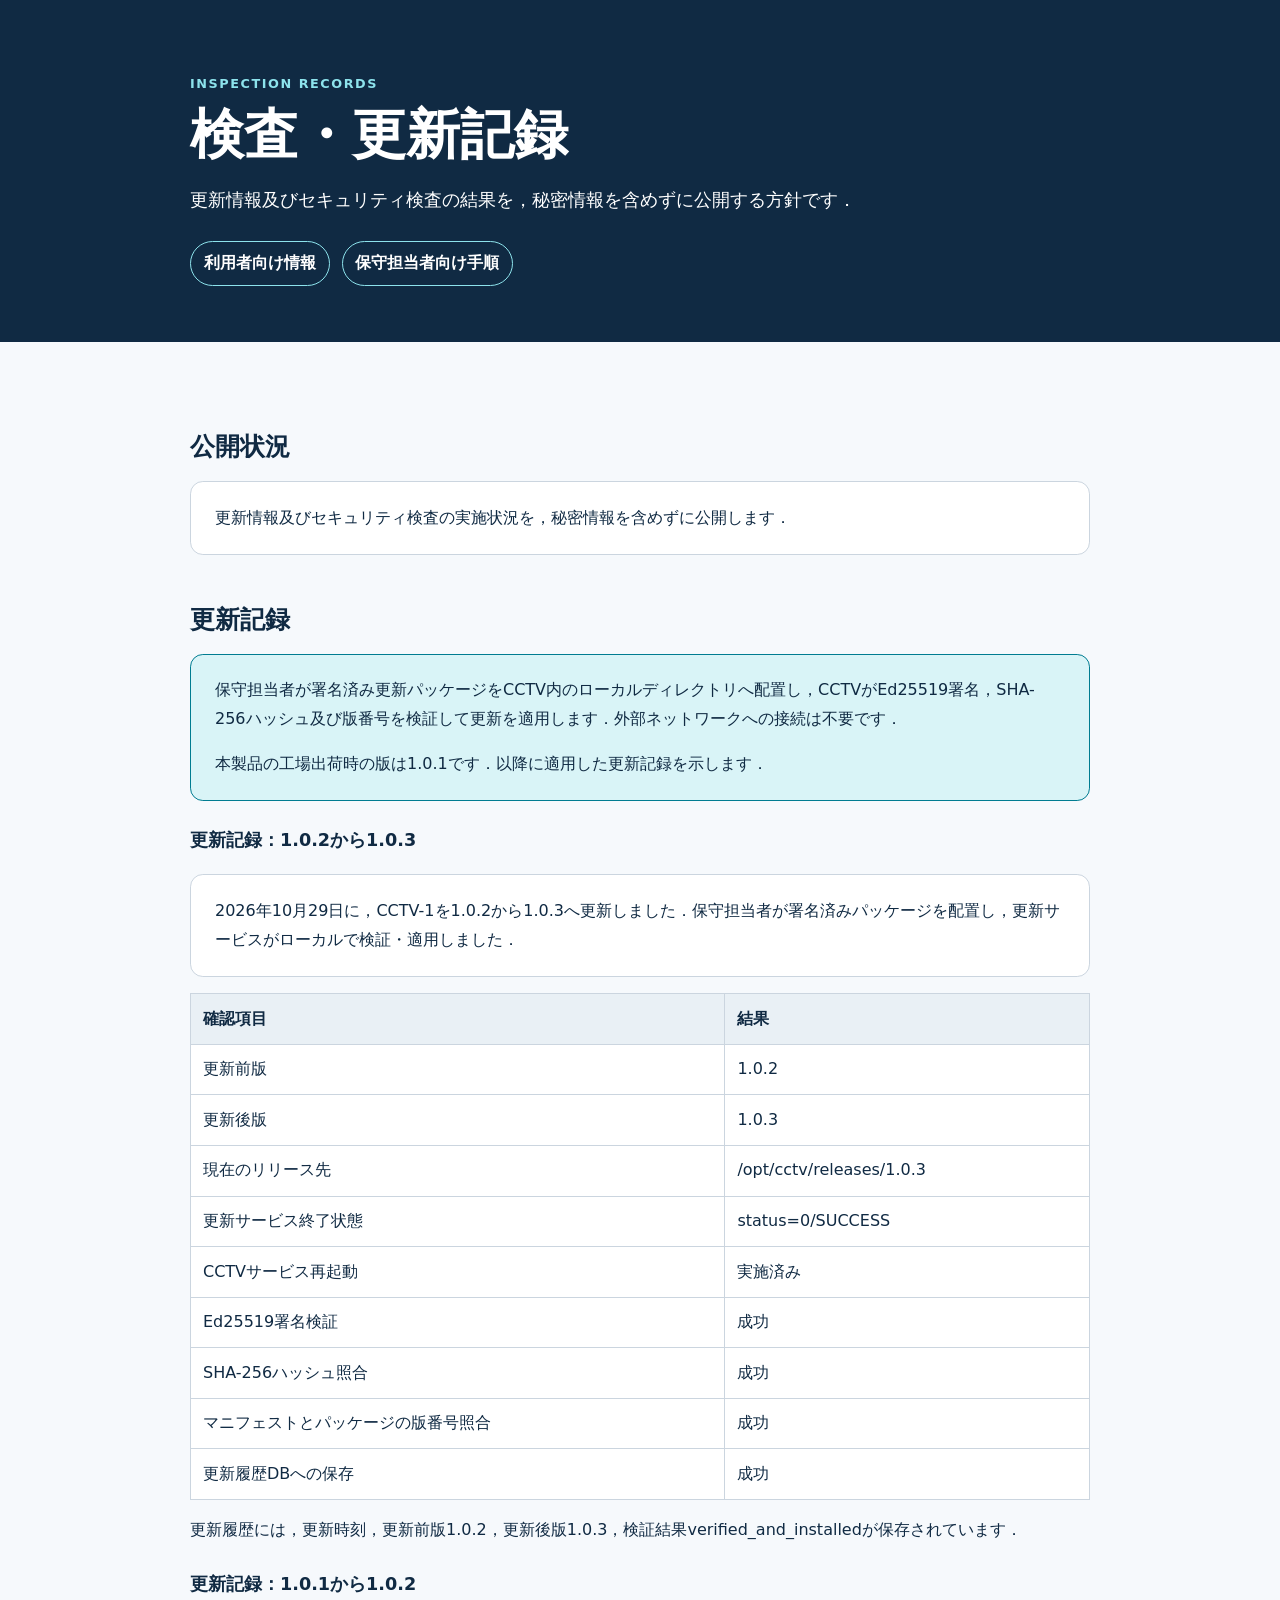
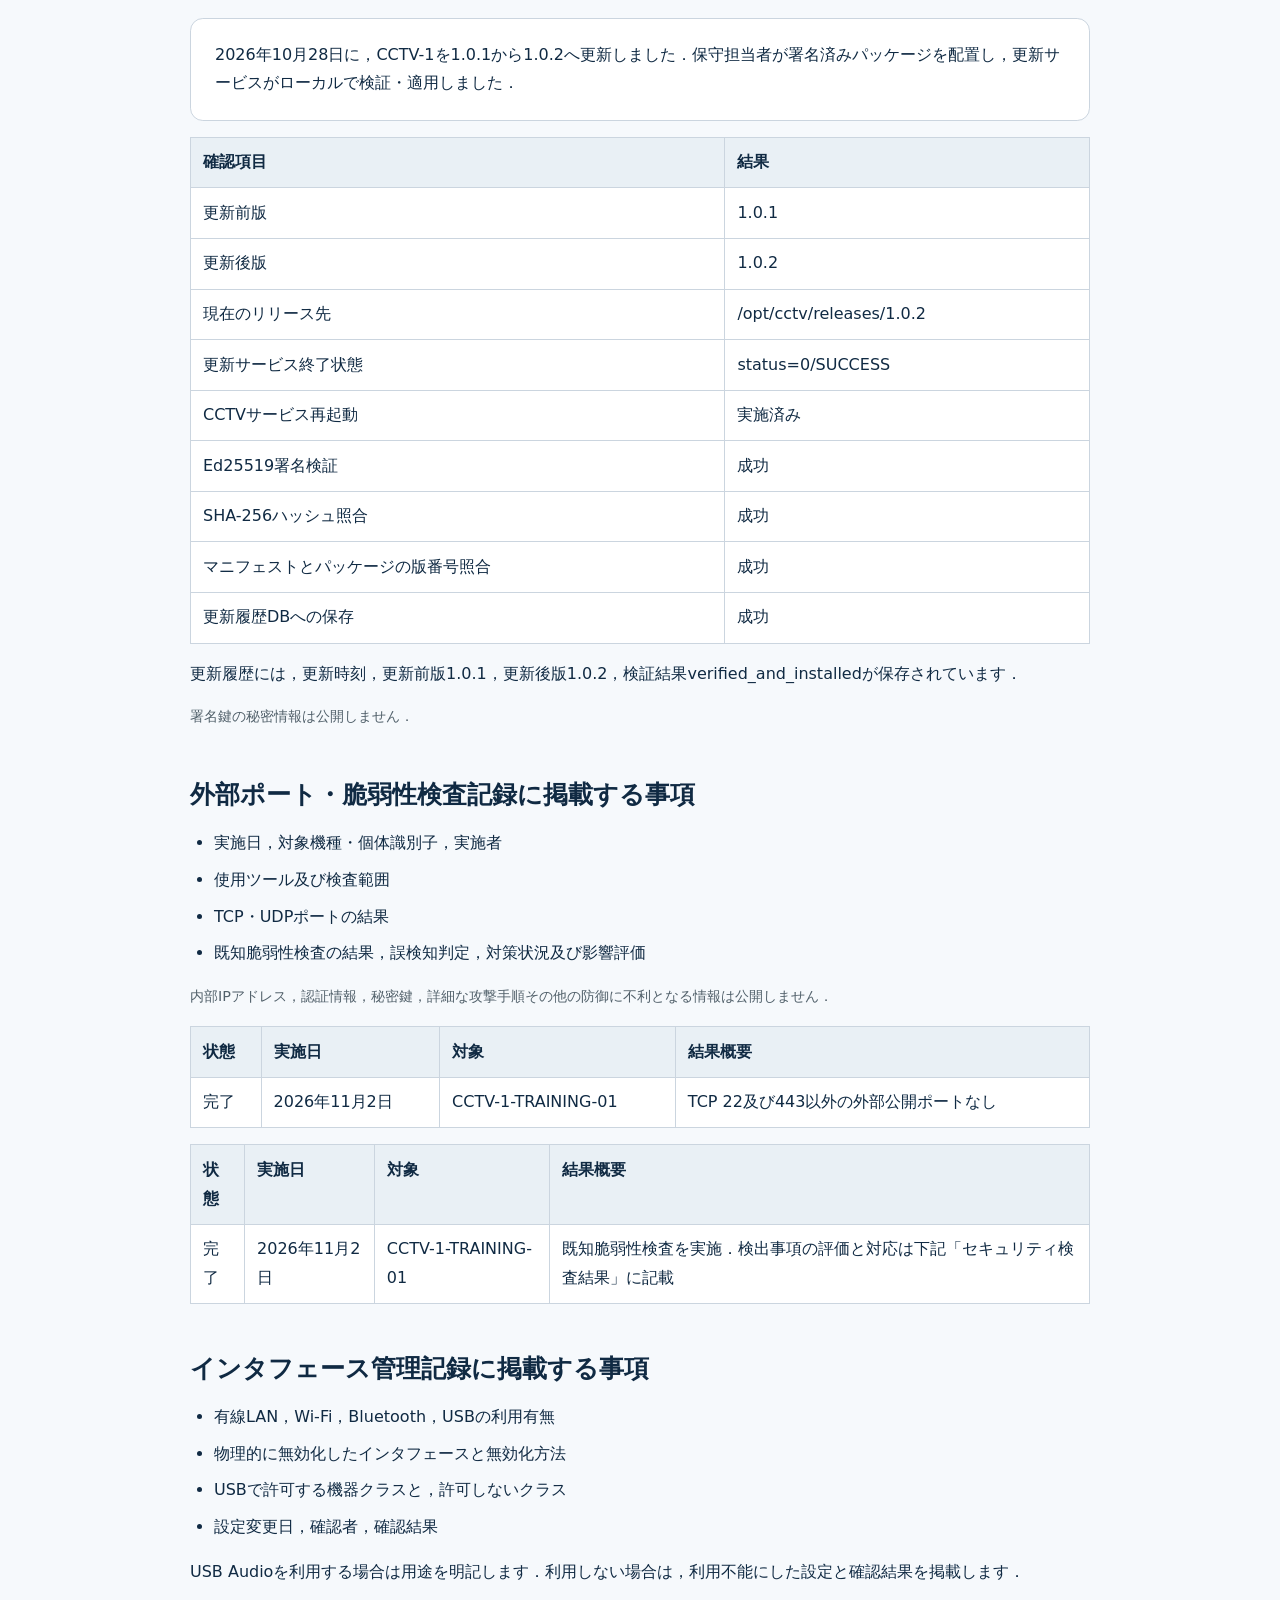
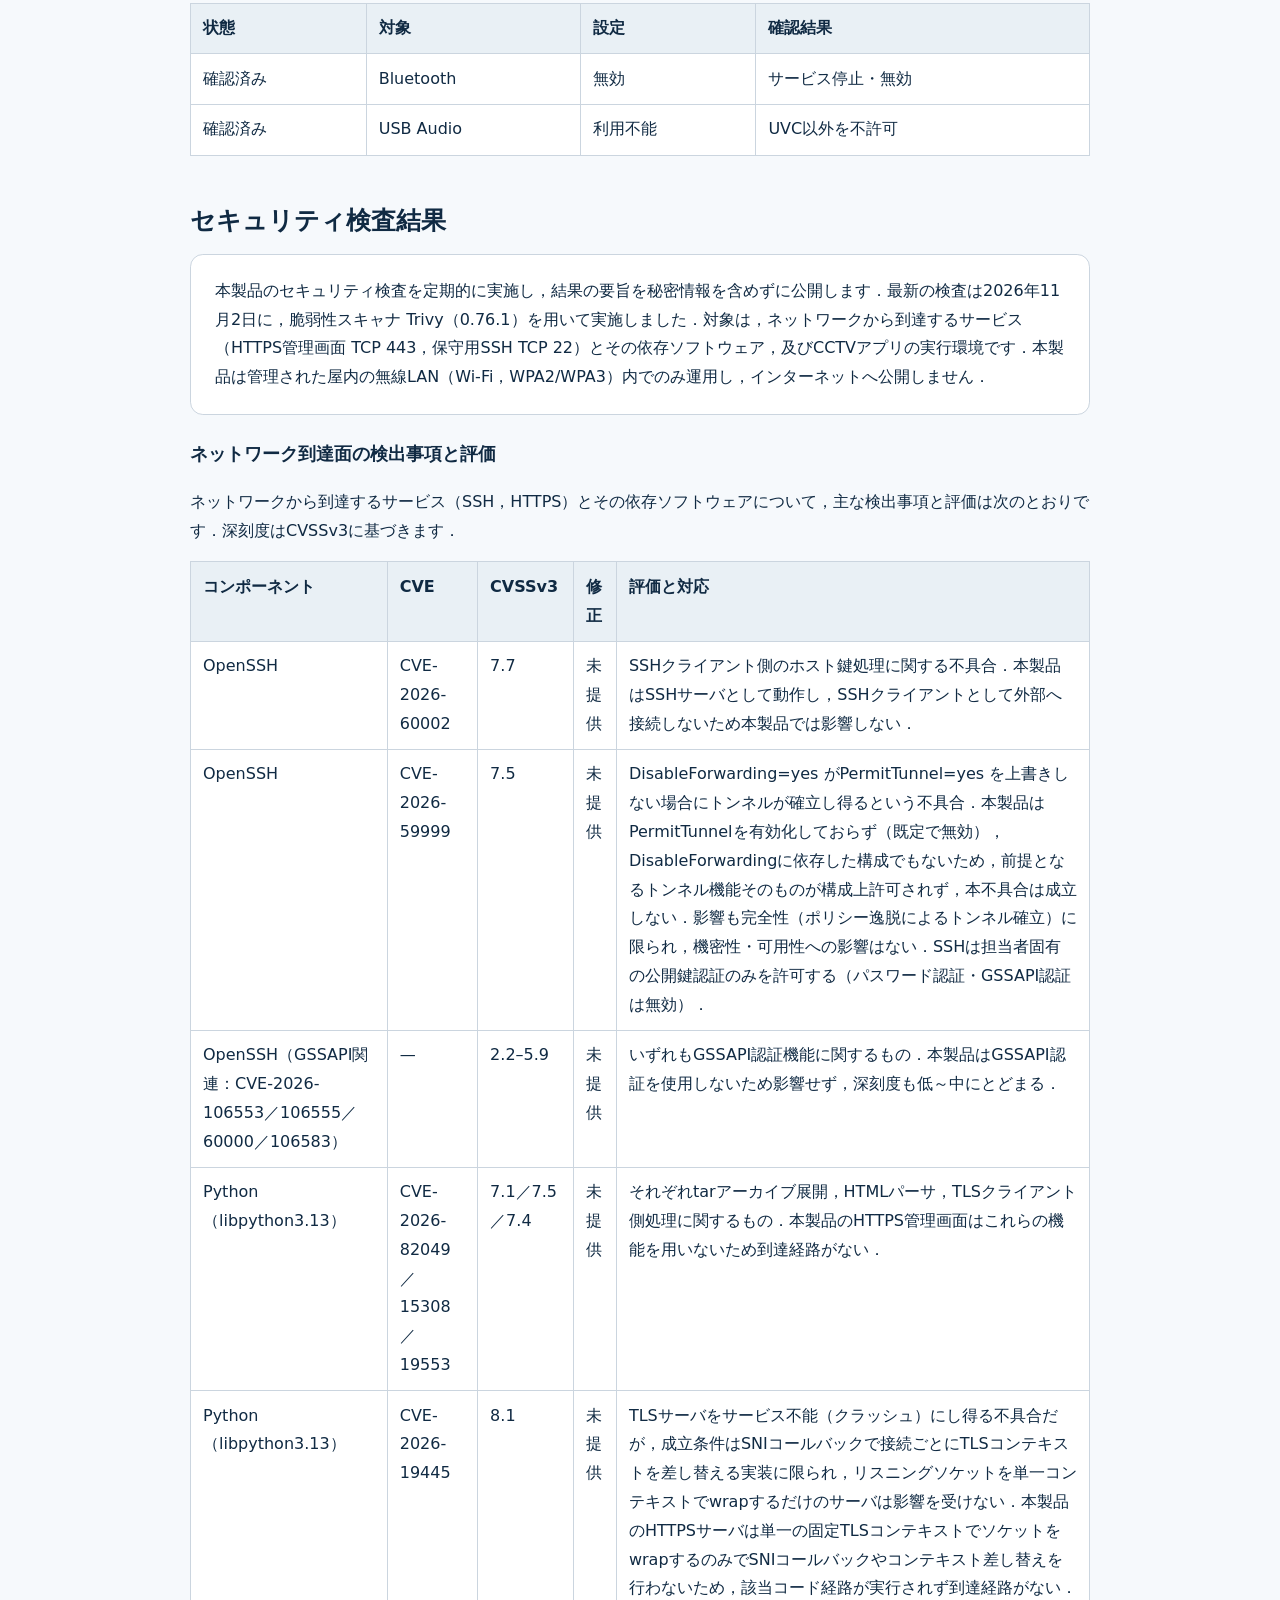
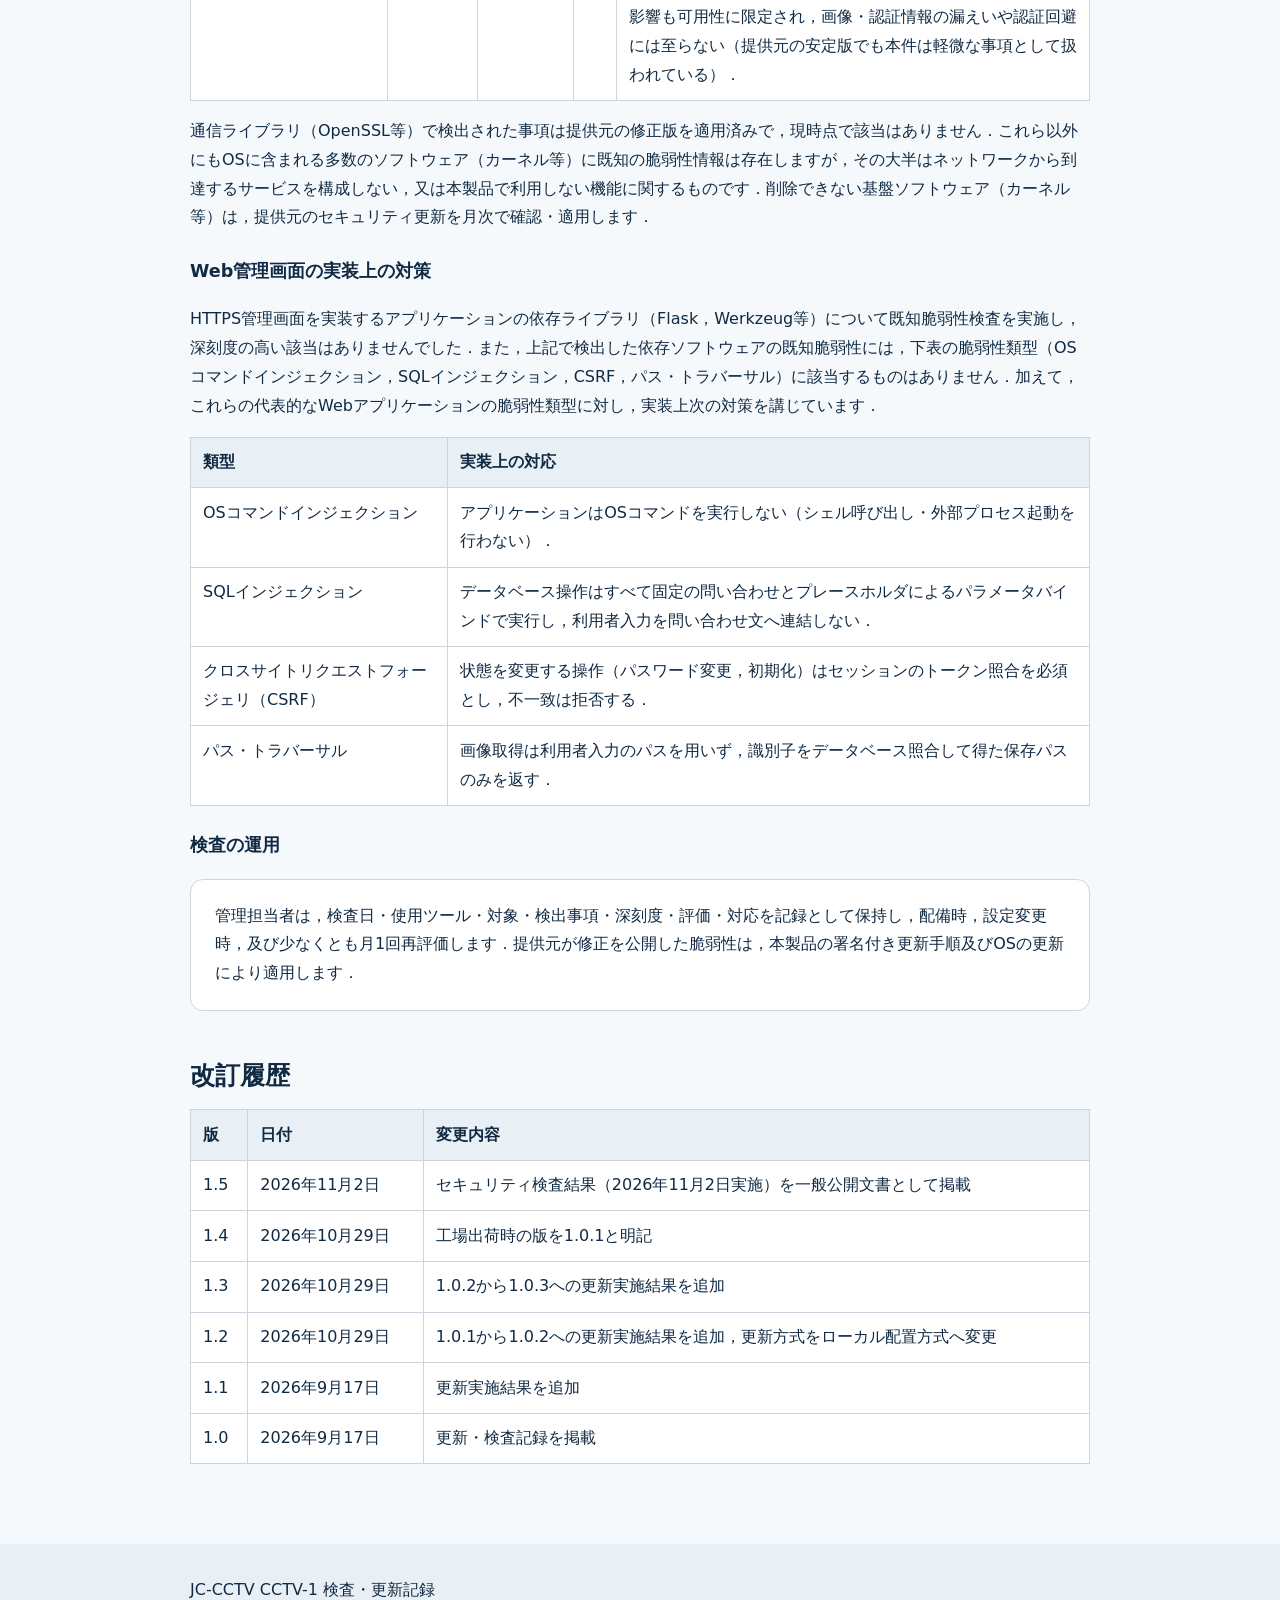
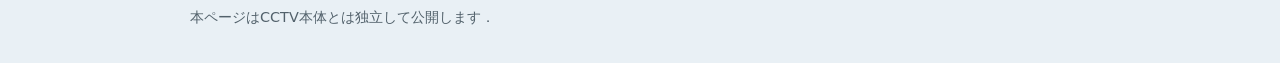
==== commit f81a01cd: "Refine vulnerability assessment with technical non-reachability analysis" ====
--- a/inspection-records.html
+++ b/inspection-records.html
@@ -121,16 +121,16 @@
         <thead><tr><th>コンポーネント</th><th>CVE</th><th>CVSSv3</th><th>修正</th><th>評価と対応</th></tr></thead>
         <tbody>
           <tr><td>OpenSSH</td><td>CVE-2026-60002</td><td>7.7</td><td>未提供</td><td>SSHクライアント側のホスト鍵処理に関する不具合．本製品はSSHサーバとして動作し，SSHクライアントとして外部へ接続しないため本製品では影響しない．</td></tr>
-          <tr><td>OpenSSH</td><td>CVE-2026-59999</td><td>7.5</td><td>未提供</td><td>sshd側の不具合．SSHは担当者固有の公開鍵認証のみを許可し（パスワード認証・GSSAPI認証は無効），到達は管理された閉域ネットワーク内に限定される．提供元の修正公開後に適用予定で，待受け状態とアクセスログを月次で監視する．</td></tr>
+          <tr><td>OpenSSH</td><td>CVE-2026-59999</td><td>7.5</td><td>未提供</td><td>DisableForwarding=yes がPermitTunnel=yes を上書きしない場合にトンネルが確立し得るという不具合．本製品はPermitTunnelを有効化しておらず（既定で無効），DisableForwardingに依存した構成でもないため，前提となるトンネル機能そのものが構成上許可されず，本不具合は成立しない．影響も完全性（ポリシー逸脱によるトンネル確立）に限られ，機密性・可用性への影響はない．SSHは担当者固有の公開鍵認証のみを許可する（パスワード認証・GSSAPI認証は無効）．</td></tr>
           <tr><td>OpenSSH（GSSAPI関連：CVE-2026-106553／106555／60000／106583）</td><td>—</td><td>2.2–5.9</td><td>未提供</td><td>いずれもGSSAPI認証機能に関するもの．本製品はGSSAPI認証を使用しないため影響せず，深刻度も低～中にとどまる．</td></tr>
           <tr><td>Python（libpython3.13）</td><td>CVE-2026-82049／15308／19553</td><td>7.1／7.5／7.4</td><td>未提供</td><td>それぞれtarアーカイブ展開，HTMLパーサ，TLSクライアント側処理に関するもの．本製品のHTTPS管理画面はこれらの機能を用いないため到達経路がない．</td></tr>
-          <tr><td>Python（libpython3.13）</td><td>CVE-2026-19445</td><td>8.1</td><td>未提供</td><td>TLSサーバをサービス不能（クラッシュ）にし得る不具合で，HTTPSサーバに到達し得る．影響は可用性（一時的なサービス停止）に限定され，画像・認証情報の漏えいや認証回避には至らない．攻撃には管理された閉域ネットワーク内への到達が前提となる．本製品は無停止運転を保証しておらず，提供元の修正公開後に適用予定で月次監視する．</td></tr>
+          <tr><td>Python（libpython3.13）</td><td>CVE-2026-19445</td><td>8.1</td><td>未提供</td><td>TLSサーバをサービス不能（クラッシュ）にし得る不具合だが，成立条件はSNIコールバックで接続ごとにTLSコンテキストを差し替える実装に限られ，リスニングソケットを単一コンテキストでwrapするだけのサーバは影響を受けない．本製品のHTTPSサーバは単一の固定TLSコンテキストでソケットをwrapするのみでSNIコールバックやコンテキスト差し替えを行わないため，該当コード経路が実行されず到達経路がない．影響も可用性に限定され，画像・認証情報の漏えいや認証回避には至らない（提供元の安定版でも本件は軽微な事項として扱われている）．</td></tr>
         </tbody>
       </table>
       <p>通信ライブラリ（OpenSSL等）で検出された事項は提供元の修正版を適用済みで，現時点で該当はありません．これら以外にもOSに含まれる多数のソフトウェア（カーネル等）に既知の脆弱性情報は存在しますが，その大半はネットワークから到達するサービスを構成しない，又は本製品で利用しない機能に関するものです．削除できない基盤ソフトウェア（カーネル等）は，提供元のセキュリティ更新を月次で確認・適用します．</p>
 
       <h3>Web管理画面の実装上の対策</h3>
-      <p>HTTPS管理画面を実装するアプリケーションの依存ライブラリ（Flask，Werkzeug等）について既知脆弱性検査を実施し，深刻度の高い該当はありませんでした．加えて，代表的なWebアプリケーションの脆弱性類型に対し，実装上次の対策を講じています．</p>
+      <p>HTTPS管理画面を実装するアプリケーションの依存ライブラリ（Flask，Werkzeug等）について既知脆弱性検査を実施し，深刻度の高い該当はありませんでした．また，上記で検出した依存ソフトウェアの既知脆弱性には，下表の脆弱性類型（OSコマンドインジェクション，SQLインジェクション，CSRF，パス・トラバーサル）に該当するものはありません．加えて，これらの代表的なWebアプリケーションの脆弱性類型に対し，実装上次の対策を講じています．</p>
       <table>
         <thead><tr><th>類型</th><th>実装上の対応</th></tr></thead>
         <tbody>
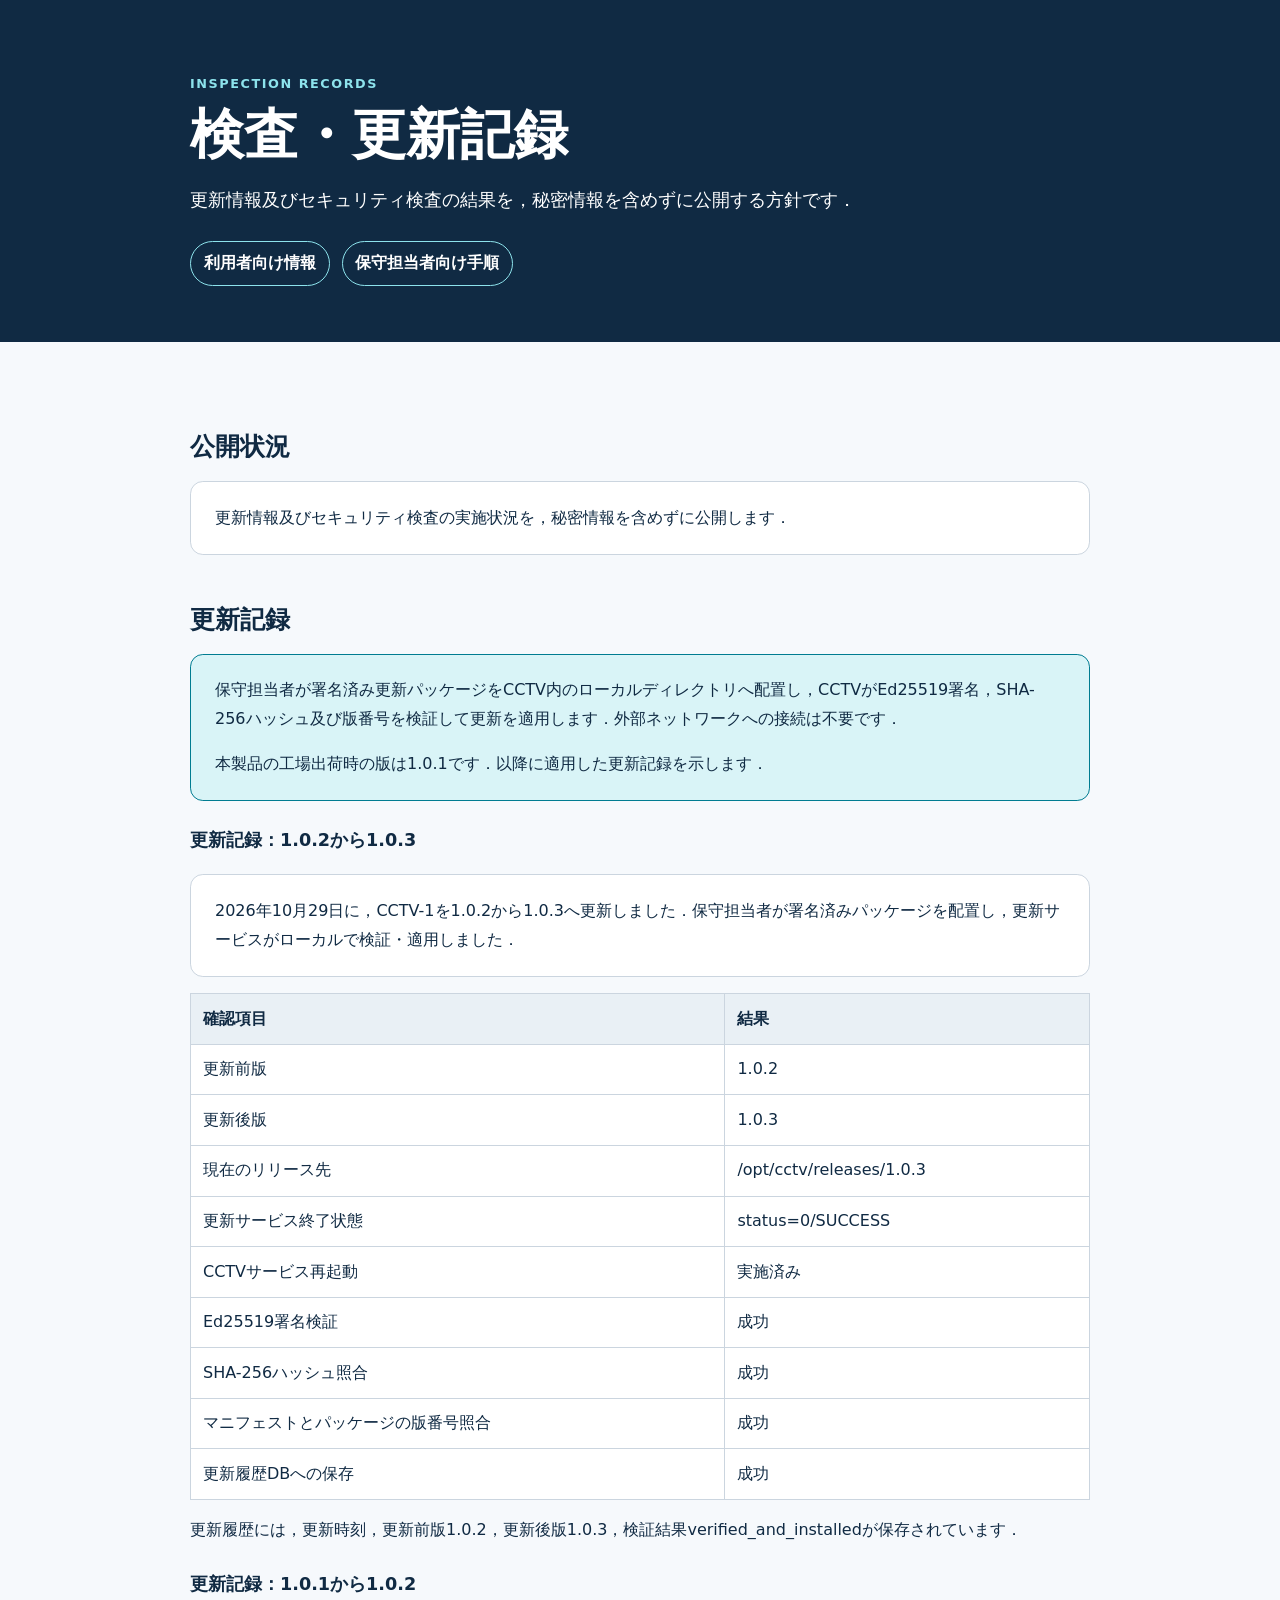
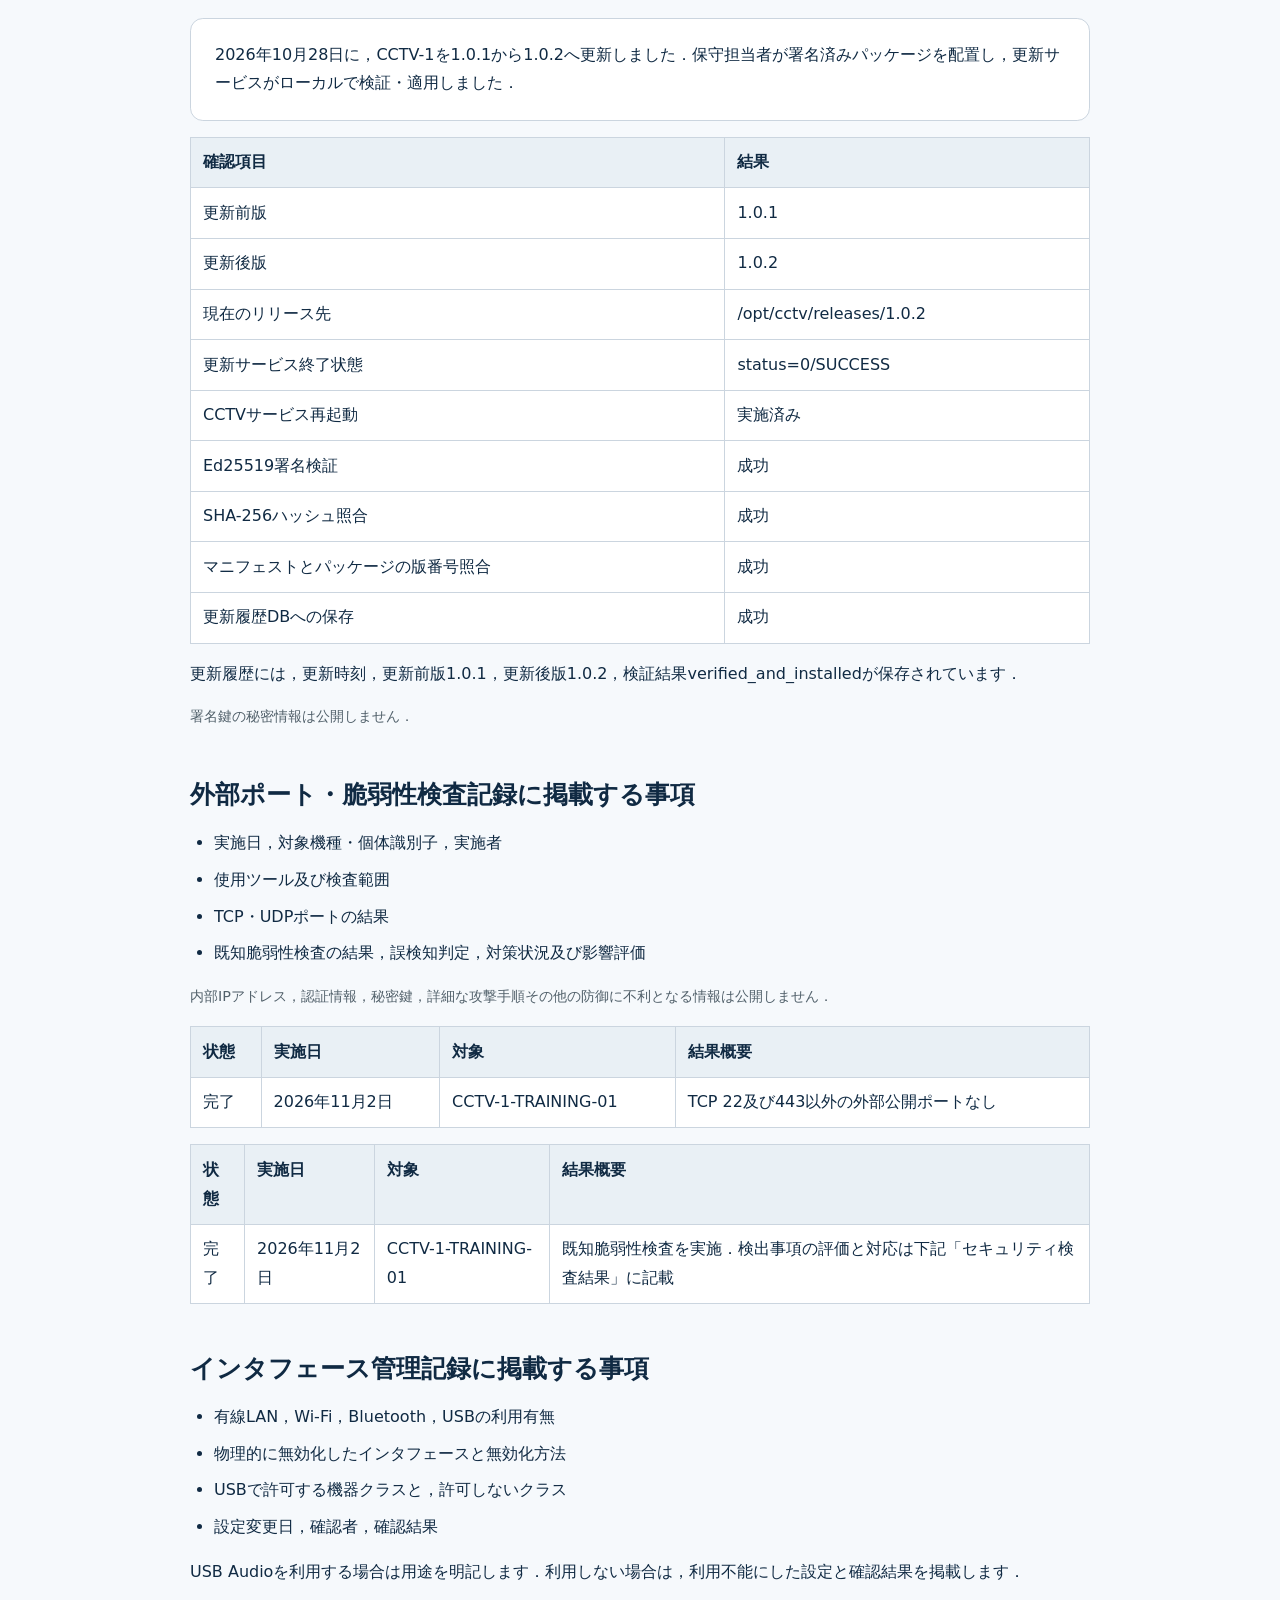
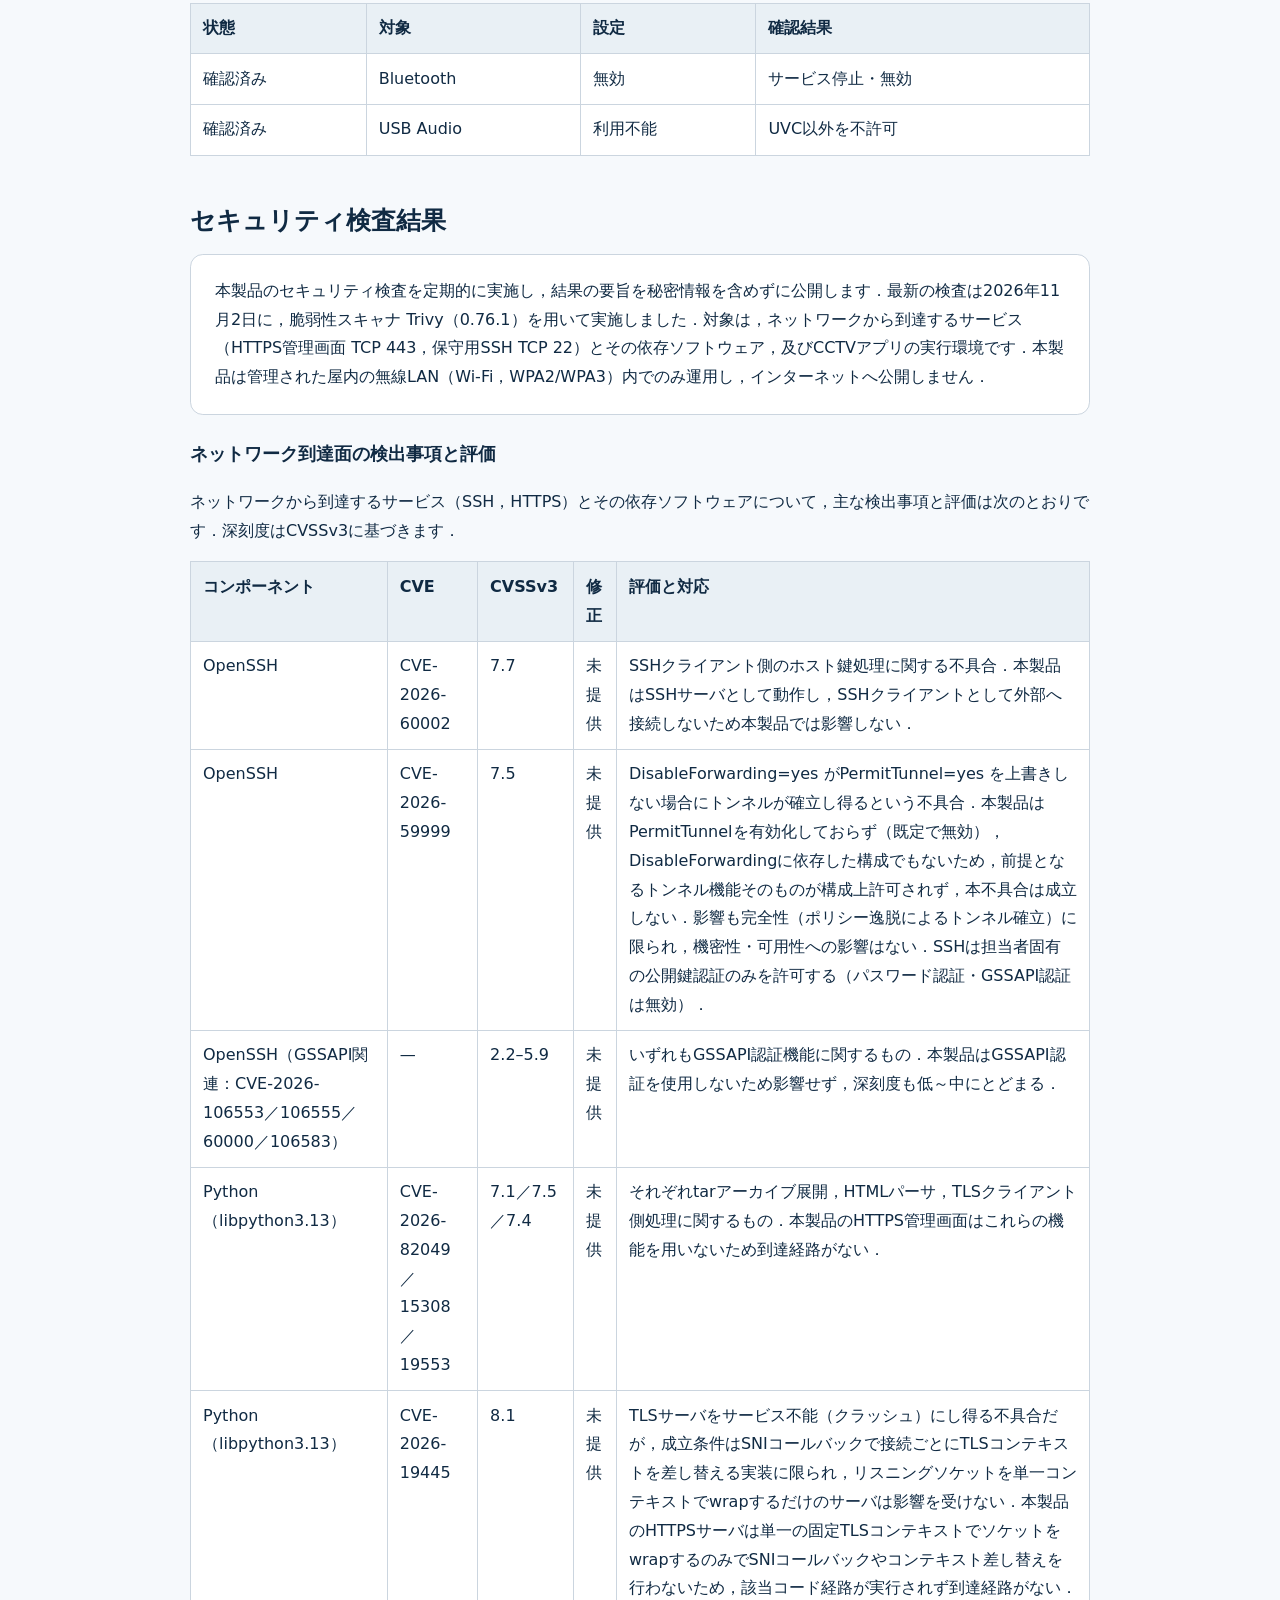
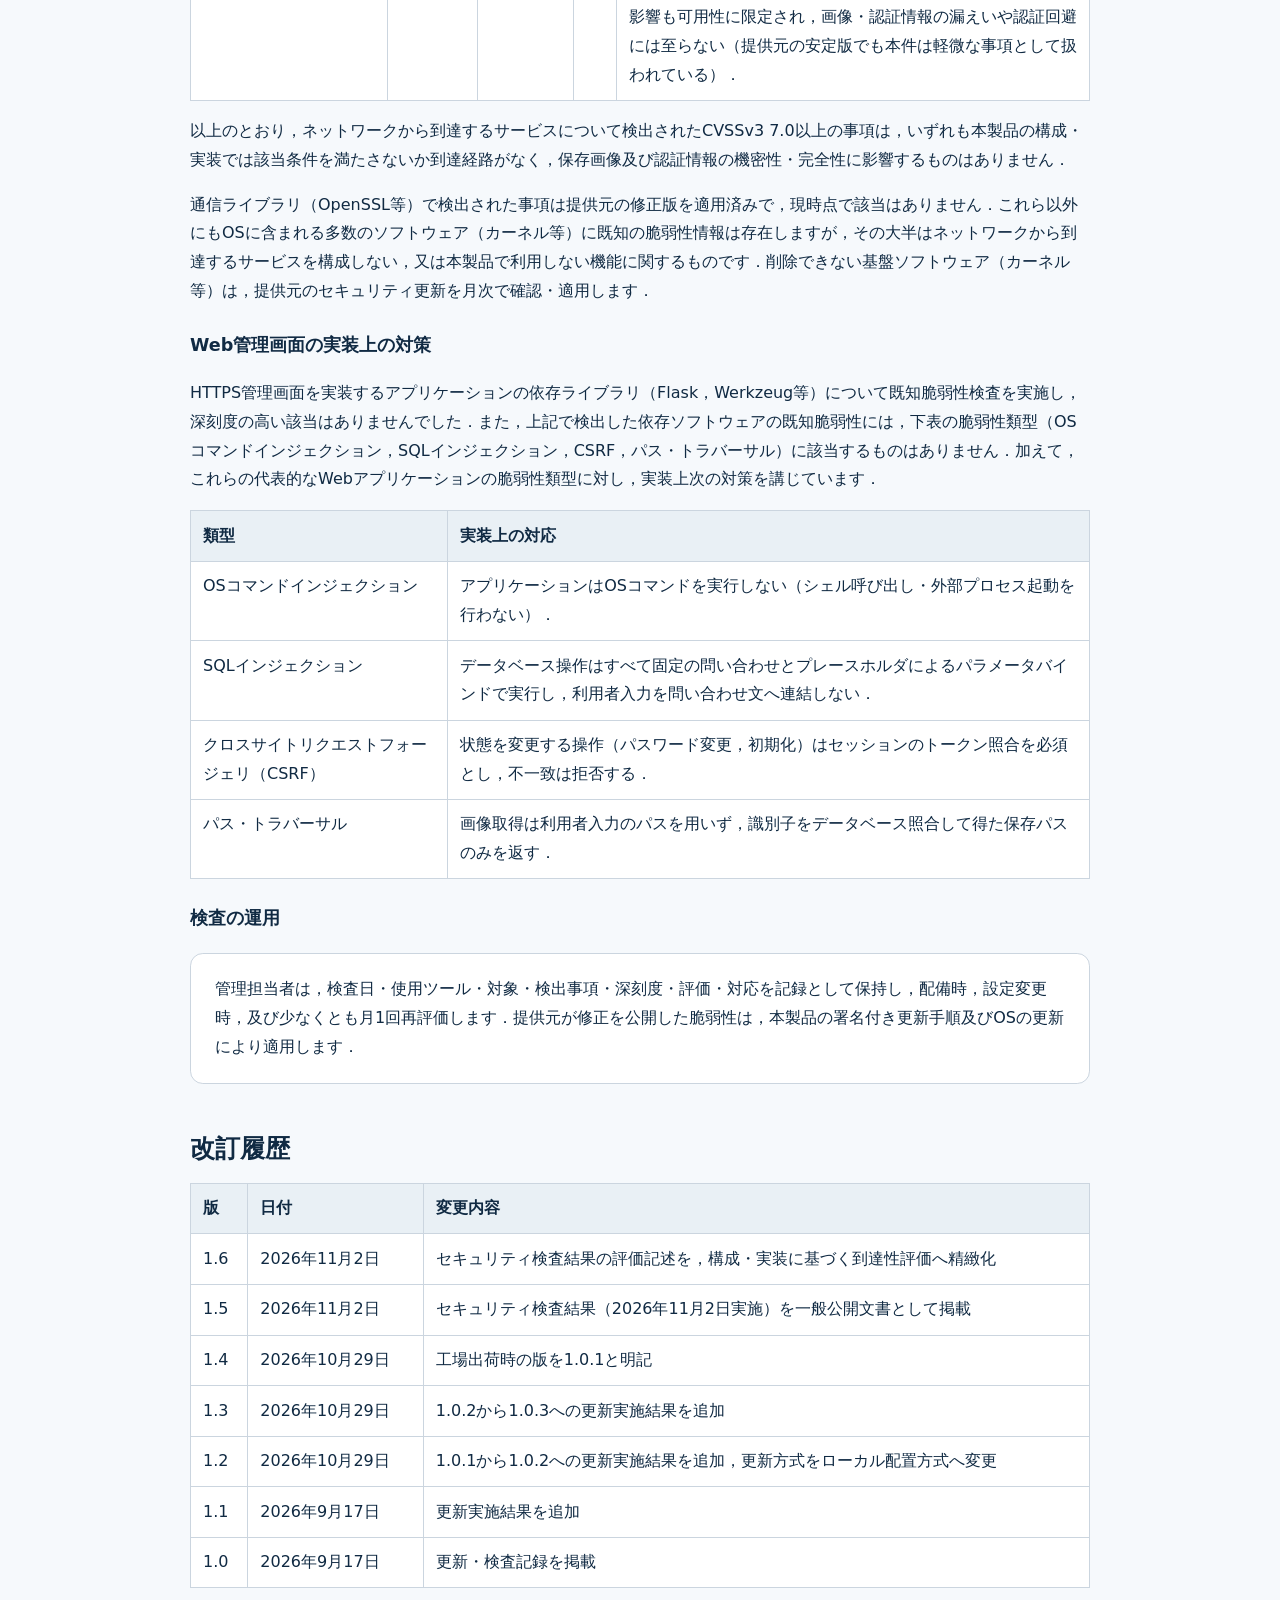
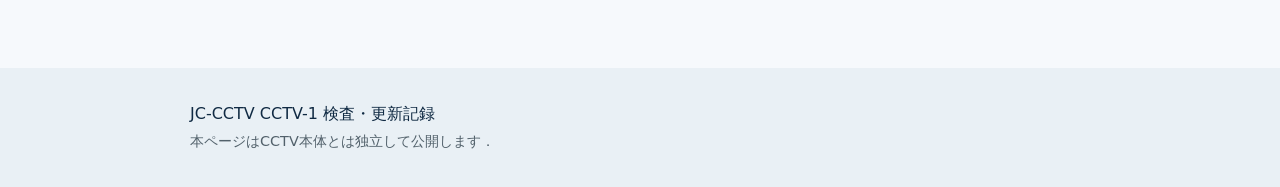
==== commit 7721da36: "Add reachability conclusion to vulnerability assessment" ====
--- a/inspection-records.html
+++ b/inspection-records.html
@@ -127,6 +127,7 @@
           <tr><td>Python（libpython3.13）</td><td>CVE-2026-19445</td><td>8.1</td><td>未提供</td><td>TLSサーバをサービス不能（クラッシュ）にし得る不具合だが，成立条件はSNIコールバックで接続ごとにTLSコンテキストを差し替える実装に限られ，リスニングソケットを単一コンテキストでwrapするだけのサーバは影響を受けない．本製品のHTTPSサーバは単一の固定TLSコンテキストでソケットをwrapするのみでSNIコールバックやコンテキスト差し替えを行わないため，該当コード経路が実行されず到達経路がない．影響も可用性に限定され，画像・認証情報の漏えいや認証回避には至らない（提供元の安定版でも本件は軽微な事項として扱われている）．</td></tr>
         </tbody>
       </table>
+      <p>以上のとおり，ネットワークから到達するサービスについて検出されたCVSSv3 7.0以上の事項は，いずれも本製品の構成・実装では該当条件を満たさないか到達経路がなく，保存画像及び認証情報の機密性・完全性に影響するものはありません．</p>
       <p>通信ライブラリ（OpenSSL等）で検出された事項は提供元の修正版を適用済みで，現時点で該当はありません．これら以外にもOSに含まれる多数のソフトウェア（カーネル等）に既知の脆弱性情報は存在しますが，その大半はネットワークから到達するサービスを構成しない，又は本製品で利用しない機能に関するものです．削除できない基盤ソフトウェア（カーネル等）は，提供元のセキュリティ更新を月次で確認・適用します．</p>
 
       <h3>Web管理画面の実装上の対策</h3>
@@ -149,7 +150,7 @@
 
     <section aria-labelledby="revision-title">
       <h2 id="revision-title">改訂履歴</h2>
-      <table><thead><tr><th>版</th><th>日付</th><th>変更内容</th></tr></thead><tbody><tr><td>1.5</td><td>2026年11月2日</td><td>セキュリティ検査結果（2026年11月2日実施）を一般公開文書として掲載</td></tr><tr><td>1.4</td><td>2026年10月29日</td><td>工場出荷時の版を1.0.1と明記</td></tr><tr><td>1.3</td><td>2026年10月29日</td><td>1.0.2から1.0.3への更新実施結果を追加</td></tr><tr><td>1.2</td><td>2026年10月29日</td><td>1.0.1から1.0.2への更新実施結果を追加，更新方式をローカル配置方式へ変更</td></tr><tr><td>1.1</td><td>2026年9月17日</td><td>更新実施結果を追加</td></tr><tr><td>1.0</td><td>2026年9月17日</td><td>更新・検査記録を掲載</td></tr></tbody></table>
+      <table><thead><tr><th>版</th><th>日付</th><th>変更内容</th></tr></thead><tbody><tr><td>1.6</td><td>2026年11月2日</td><td>セキュリティ検査結果の評価記述を，構成・実装に基づく到達性評価へ精緻化</td></tr><tr><td>1.5</td><td>2026年11月2日</td><td>セキュリティ検査結果（2026年11月2日実施）を一般公開文書として掲載</td></tr><tr><td>1.4</td><td>2026年10月29日</td><td>工場出荷時の版を1.0.1と明記</td></tr><tr><td>1.3</td><td>2026年10月29日</td><td>1.0.2から1.0.3への更新実施結果を追加</td></tr><tr><td>1.2</td><td>2026年10月29日</td><td>1.0.1から1.0.2への更新実施結果を追加，更新方式をローカル配置方式へ変更</td></tr><tr><td>1.1</td><td>2026年9月17日</td><td>更新実施結果を追加</td></tr><tr><td>1.0</td><td>2026年9月17日</td><td>更新・検査記録を掲載</td></tr></tbody></table>
     </section>
   </main>
 
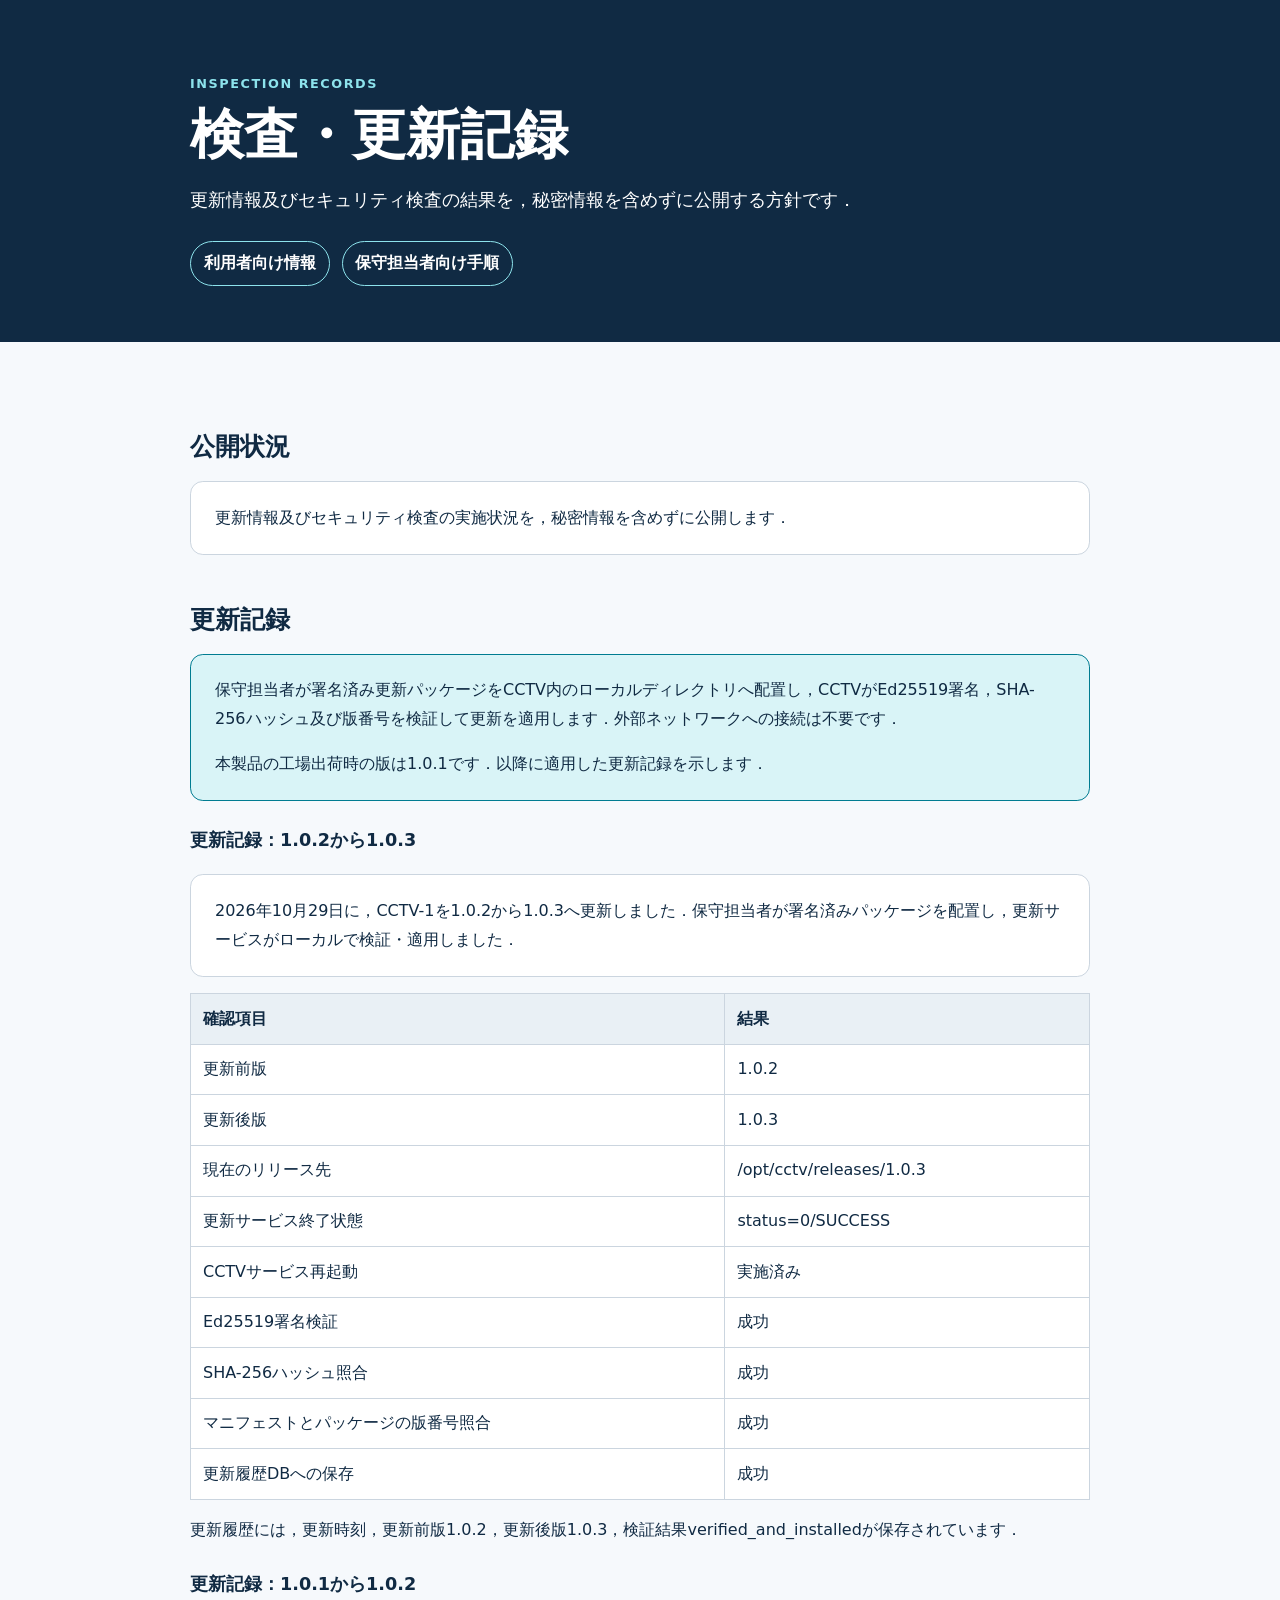
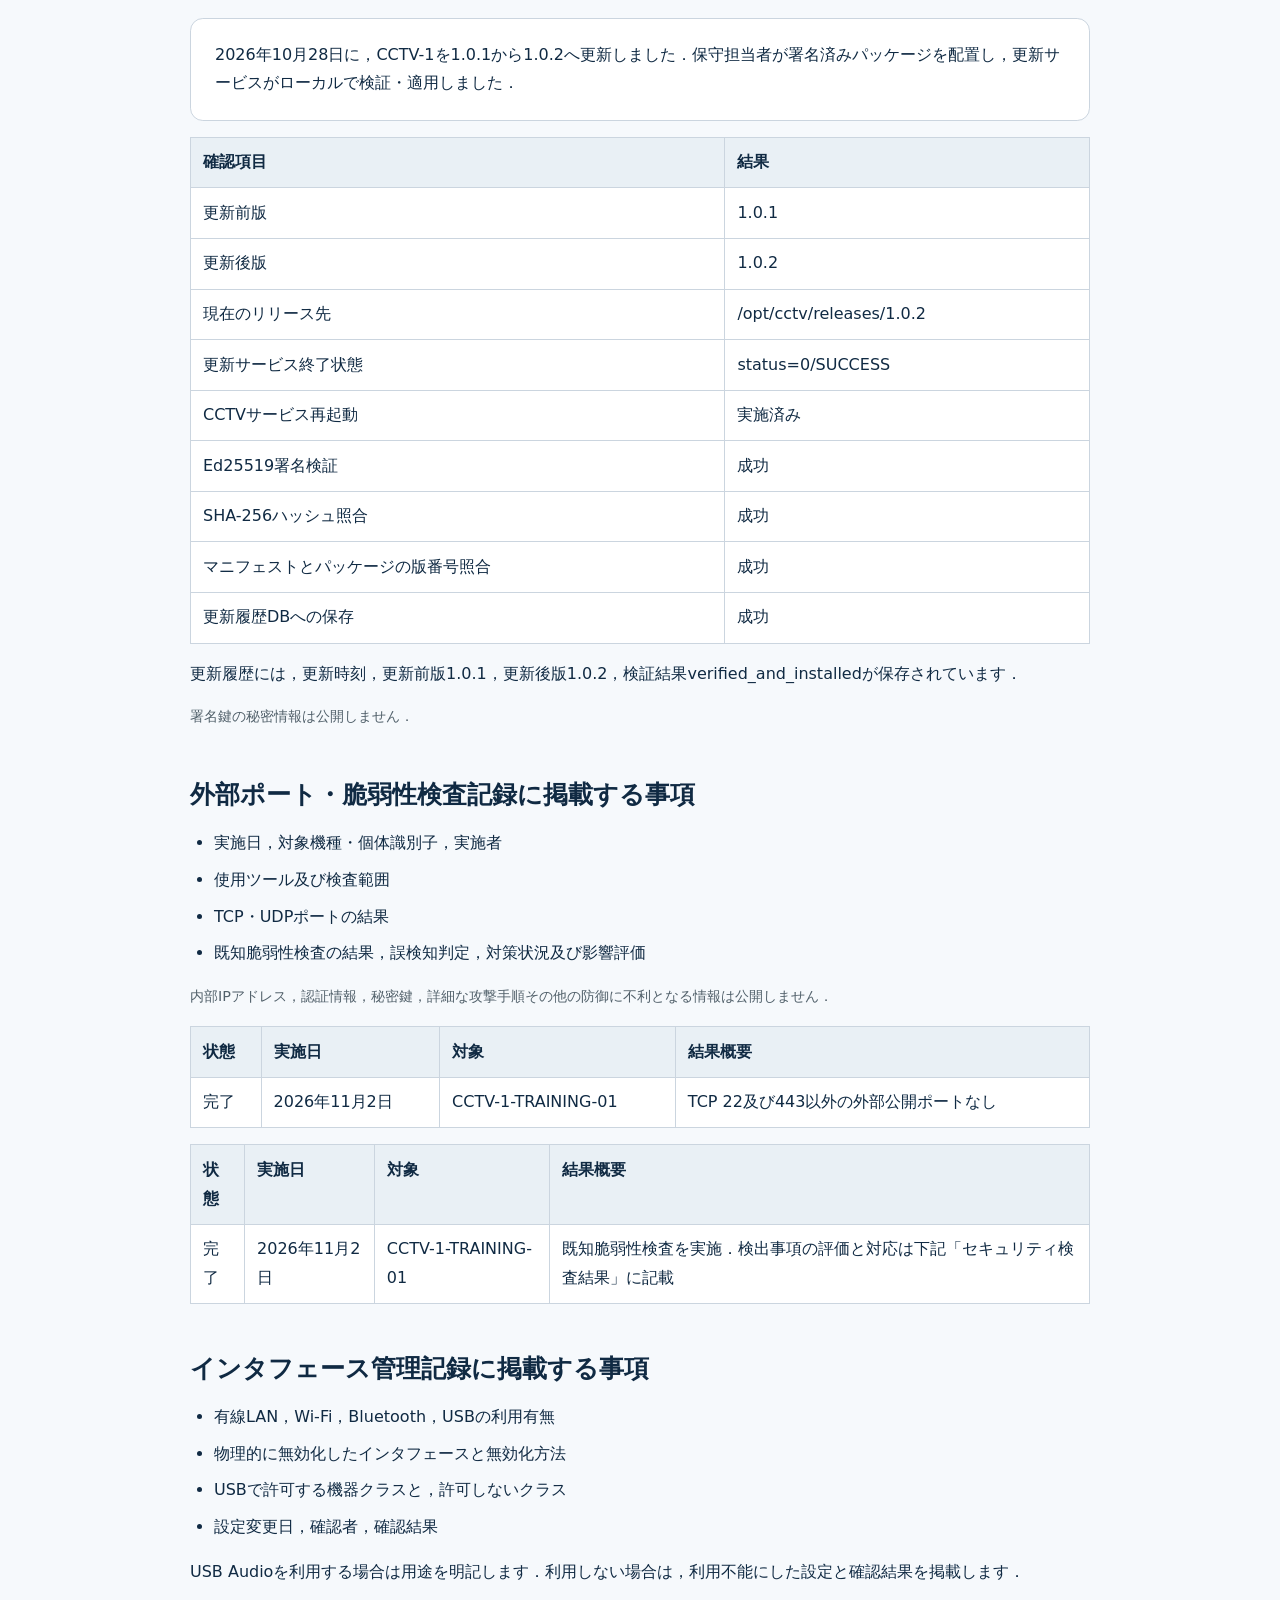
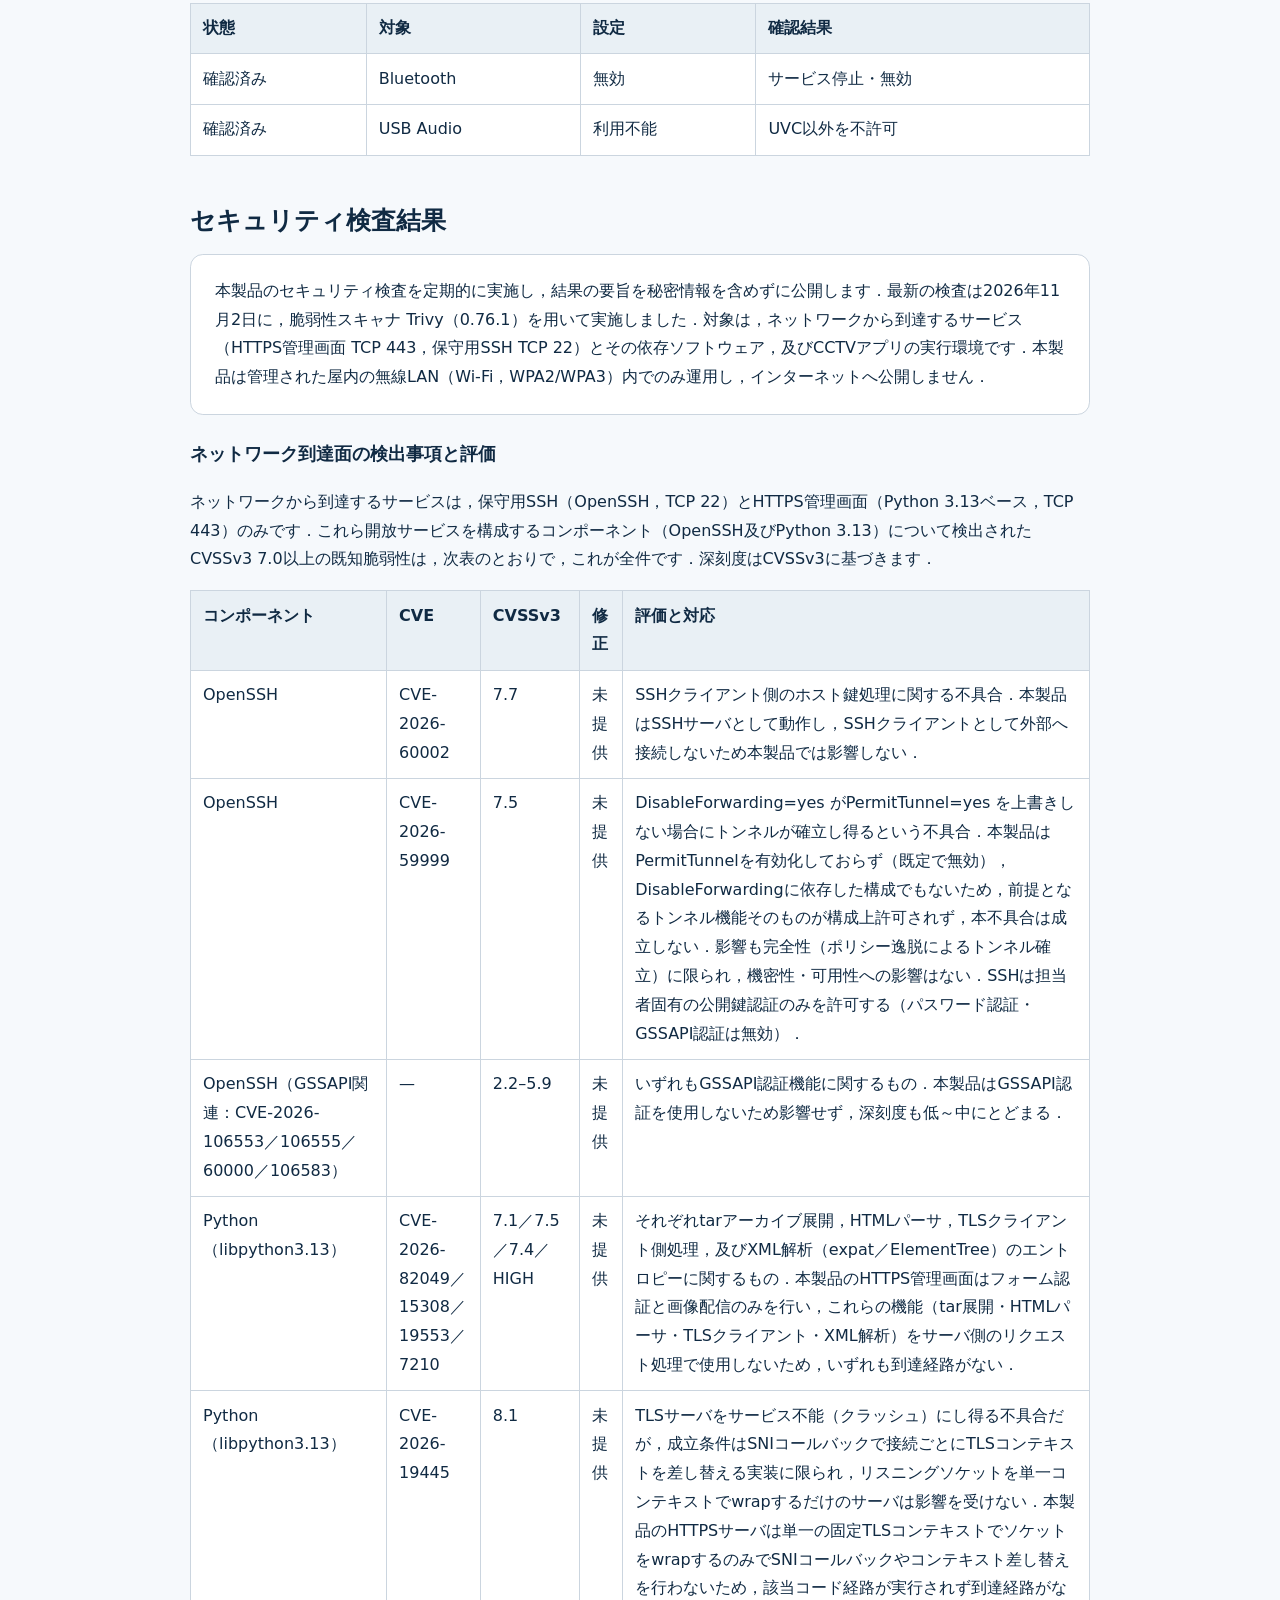
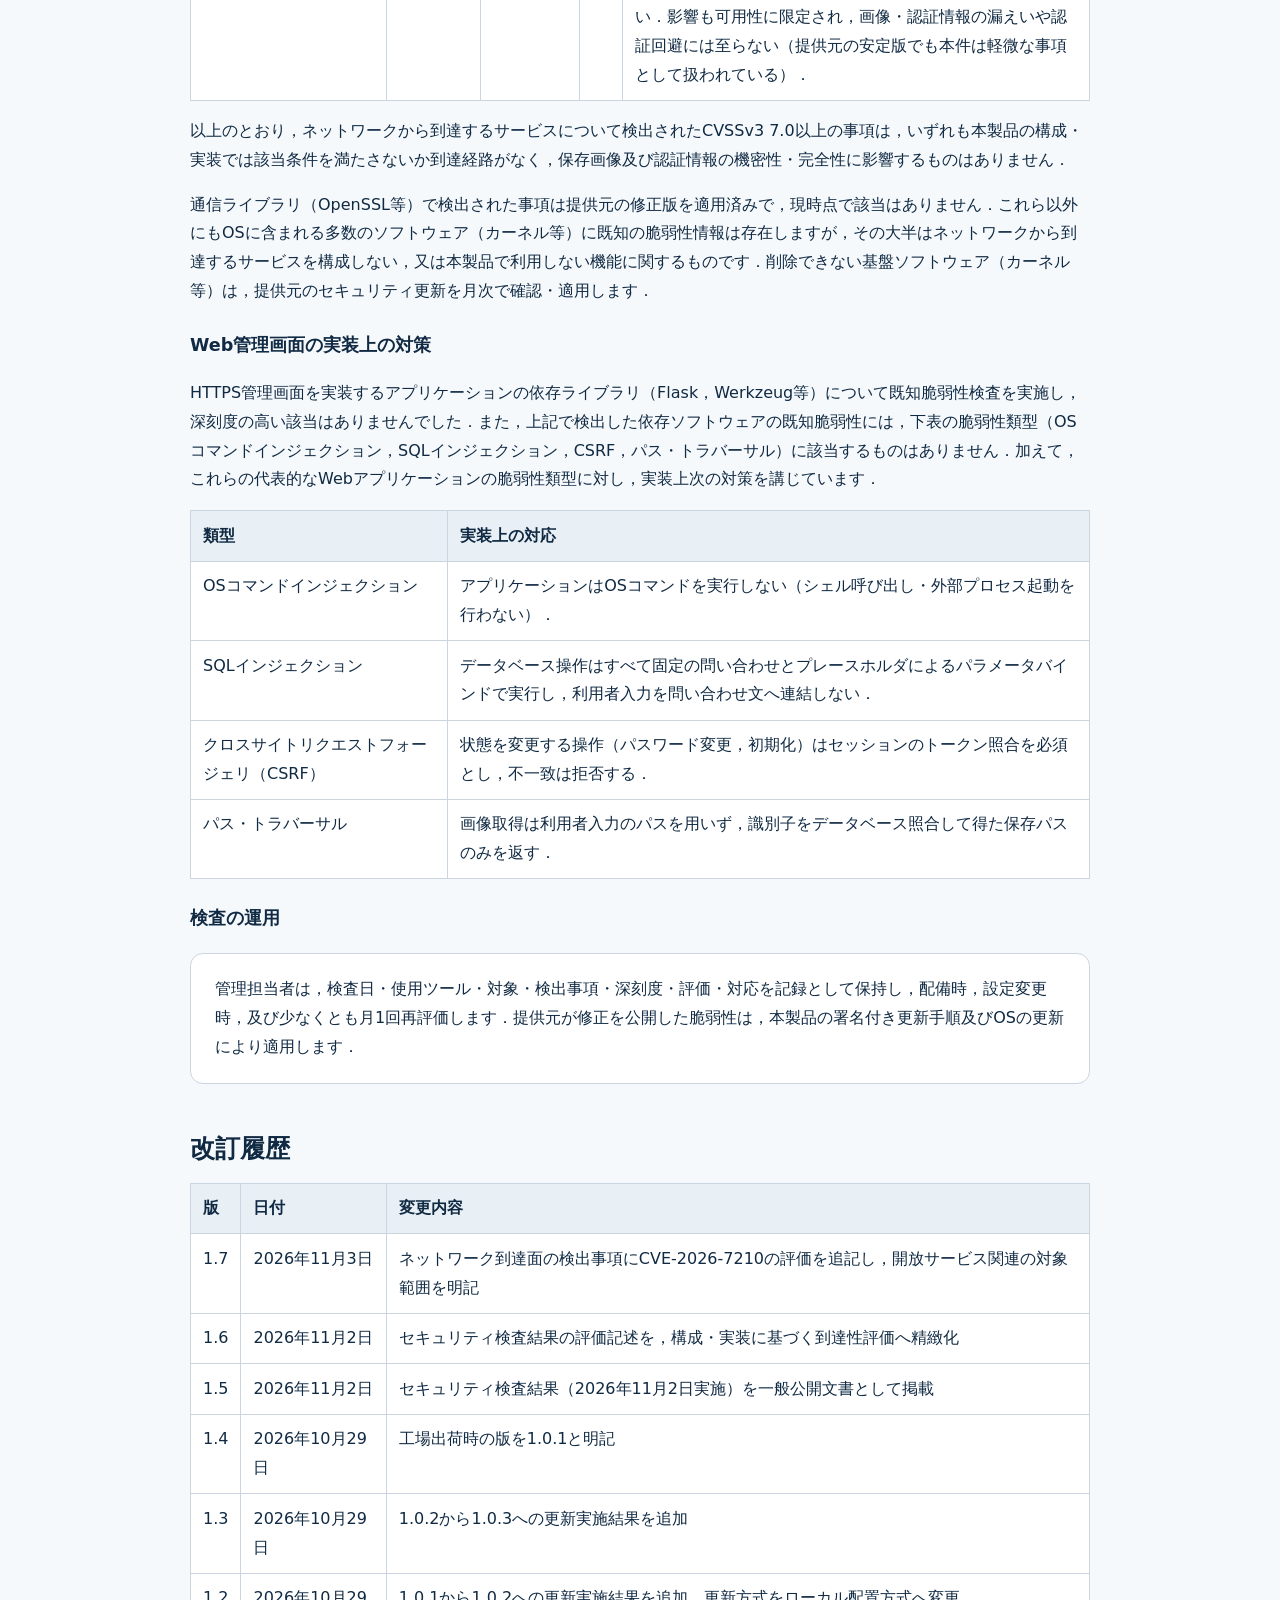
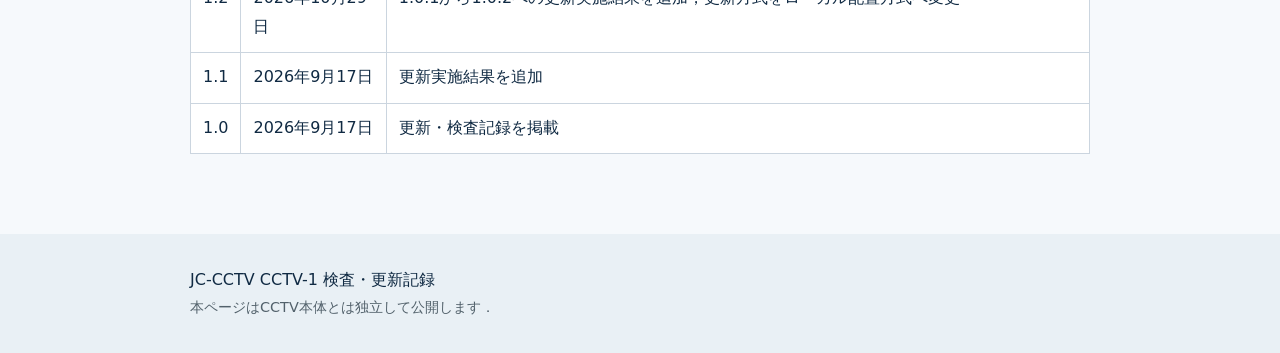
==== commit 85bf1f06: "Add CVE-2026-7210 assessment and scope note to vulnerability record" ====
--- a/inspection-records.html
+++ b/inspection-records.html
@@ -116,14 +116,14 @@
       </div>
 
       <h3>ネットワーク到達面の検出事項と評価</h3>
-      <p>ネットワークから到達するサービス（SSH，HTTPS）とその依存ソフトウェアについて，主な検出事項と評価は次のとおりです．深刻度はCVSSv3に基づきます．</p>
+      <p>ネットワークから到達するサービスは，保守用SSH（OpenSSH，TCP 22）とHTTPS管理画面（Python 3.13ベース，TCP 443）のみです．これら開放サービスを構成するコンポーネント（OpenSSH及びPython 3.13）について検出されたCVSSv3 7.0以上の既知脆弱性は，次表のとおりで，これが全件です．深刻度はCVSSv3に基づきます．</p>
       <table>
         <thead><tr><th>コンポーネント</th><th>CVE</th><th>CVSSv3</th><th>修正</th><th>評価と対応</th></tr></thead>
         <tbody>
           <tr><td>OpenSSH</td><td>CVE-2026-60002</td><td>7.7</td><td>未提供</td><td>SSHクライアント側のホスト鍵処理に関する不具合．本製品はSSHサーバとして動作し，SSHクライアントとして外部へ接続しないため本製品では影響しない．</td></tr>
           <tr><td>OpenSSH</td><td>CVE-2026-59999</td><td>7.5</td><td>未提供</td><td>DisableForwarding=yes がPermitTunnel=yes を上書きしない場合にトンネルが確立し得るという不具合．本製品はPermitTunnelを有効化しておらず（既定で無効），DisableForwardingに依存した構成でもないため，前提となるトンネル機能そのものが構成上許可されず，本不具合は成立しない．影響も完全性（ポリシー逸脱によるトンネル確立）に限られ，機密性・可用性への影響はない．SSHは担当者固有の公開鍵認証のみを許可する（パスワード認証・GSSAPI認証は無効）．</td></tr>
           <tr><td>OpenSSH（GSSAPI関連：CVE-2026-106553／106555／60000／106583）</td><td>—</td><td>2.2–5.9</td><td>未提供</td><td>いずれもGSSAPI認証機能に関するもの．本製品はGSSAPI認証を使用しないため影響せず，深刻度も低～中にとどまる．</td></tr>
-          <tr><td>Python（libpython3.13）</td><td>CVE-2026-82049／15308／19553</td><td>7.1／7.5／7.4</td><td>未提供</td><td>それぞれtarアーカイブ展開，HTMLパーサ，TLSクライアント側処理に関するもの．本製品のHTTPS管理画面はこれらの機能を用いないため到達経路がない．</td></tr>
+          <tr><td>Python（libpython3.13）</td><td>CVE-2026-82049／15308／19553／7210</td><td>7.1／7.5／7.4／HIGH</td><td>未提供</td><td>それぞれtarアーカイブ展開，HTMLパーサ，TLSクライアント側処理，及びXML解析（expat／ElementTree）のエントロピーに関するもの．本製品のHTTPS管理画面はフォーム認証と画像配信のみを行い，これらの機能（tar展開・HTMLパーサ・TLSクライアント・XML解析）をサーバ側のリクエスト処理で使用しないため，いずれも到達経路がない．</td></tr>
           <tr><td>Python（libpython3.13）</td><td>CVE-2026-19445</td><td>8.1</td><td>未提供</td><td>TLSサーバをサービス不能（クラッシュ）にし得る不具合だが，成立条件はSNIコールバックで接続ごとにTLSコンテキストを差し替える実装に限られ，リスニングソケットを単一コンテキストでwrapするだけのサーバは影響を受けない．本製品のHTTPSサーバは単一の固定TLSコンテキストでソケットをwrapするのみでSNIコールバックやコンテキスト差し替えを行わないため，該当コード経路が実行されず到達経路がない．影響も可用性に限定され，画像・認証情報の漏えいや認証回避には至らない（提供元の安定版でも本件は軽微な事項として扱われている）．</td></tr>
         </tbody>
       </table>
@@ -150,10 +150,10 @@
 
     <section aria-labelledby="revision-title">
       <h2 id="revision-title">改訂履歴</h2>
-      <table><thead><tr><th>版</th><th>日付</th><th>変更内容</th></tr></thead><tbody><tr><td>1.6</td><td>2026年11月2日</td><td>セキュリティ検査結果の評価記述を，構成・実装に基づく到達性評価へ精緻化</td></tr><tr><td>1.5</td><td>2026年11月2日</td><td>セキュリティ検査結果（2026年11月2日実施）を一般公開文書として掲載</td></tr><tr><td>1.4</td><td>2026年10月29日</td><td>工場出荷時の版を1.0.1と明記</td></tr><tr><td>1.3</td><td>2026年10月29日</td><td>1.0.2から1.0.3への更新実施結果を追加</td></tr><tr><td>1.2</td><td>2026年10月29日</td><td>1.0.1から1.0.2への更新実施結果を追加，更新方式をローカル配置方式へ変更</td></tr><tr><td>1.1</td><td>2026年9月17日</td><td>更新実施結果を追加</td></tr><tr><td>1.0</td><td>2026年9月17日</td><td>更新・検査記録を掲載</td></tr></tbody></table>
+      <table><thead><tr><th>版</th><th>日付</th><th>変更内容</th></tr></thead><tbody><tr><td>1.7</td><td>2026年11月3日</td><td>ネットワーク到達面の検出事項にCVE-2026-7210の評価を追記し，開放サービス関連の対象範囲を明記</td></tr><tr><td>1.6</td><td>2026年11月2日</td><td>セキュリティ検査結果の評価記述を，構成・実装に基づく到達性評価へ精緻化</td></tr><tr><td>1.5</td><td>2026年11月2日</td><td>セキュリティ検査結果（2026年11月2日実施）を一般公開文書として掲載</td></tr><tr><td>1.4</td><td>2026年10月29日</td><td>工場出荷時の版を1.0.1と明記</td></tr><tr><td>1.3</td><td>2026年10月29日</td><td>1.0.2から1.0.3への更新実施結果を追加</td></tr><tr><td>1.2</td><td>2026年10月29日</td><td>1.0.1から1.0.2への更新実施結果を追加，更新方式をローカル配置方式へ変更</td></tr><tr><td>1.1</td><td>2026年9月17日</td><td>更新実施結果を追加</td></tr><tr><td>1.0</td><td>2026年9月17日</td><td>更新・検査記録を掲載</td></tr></tbody></table>
     </section>
   </main>
 
   <footer class="site-footer"><div class="wrap"><p>JC-CCTV CCTV-1 検査・更新記録</p><p class="small">本ページはCCTV本体とは独立して公開します．</p></div></footer>
 </body>
-</html>
+</html>
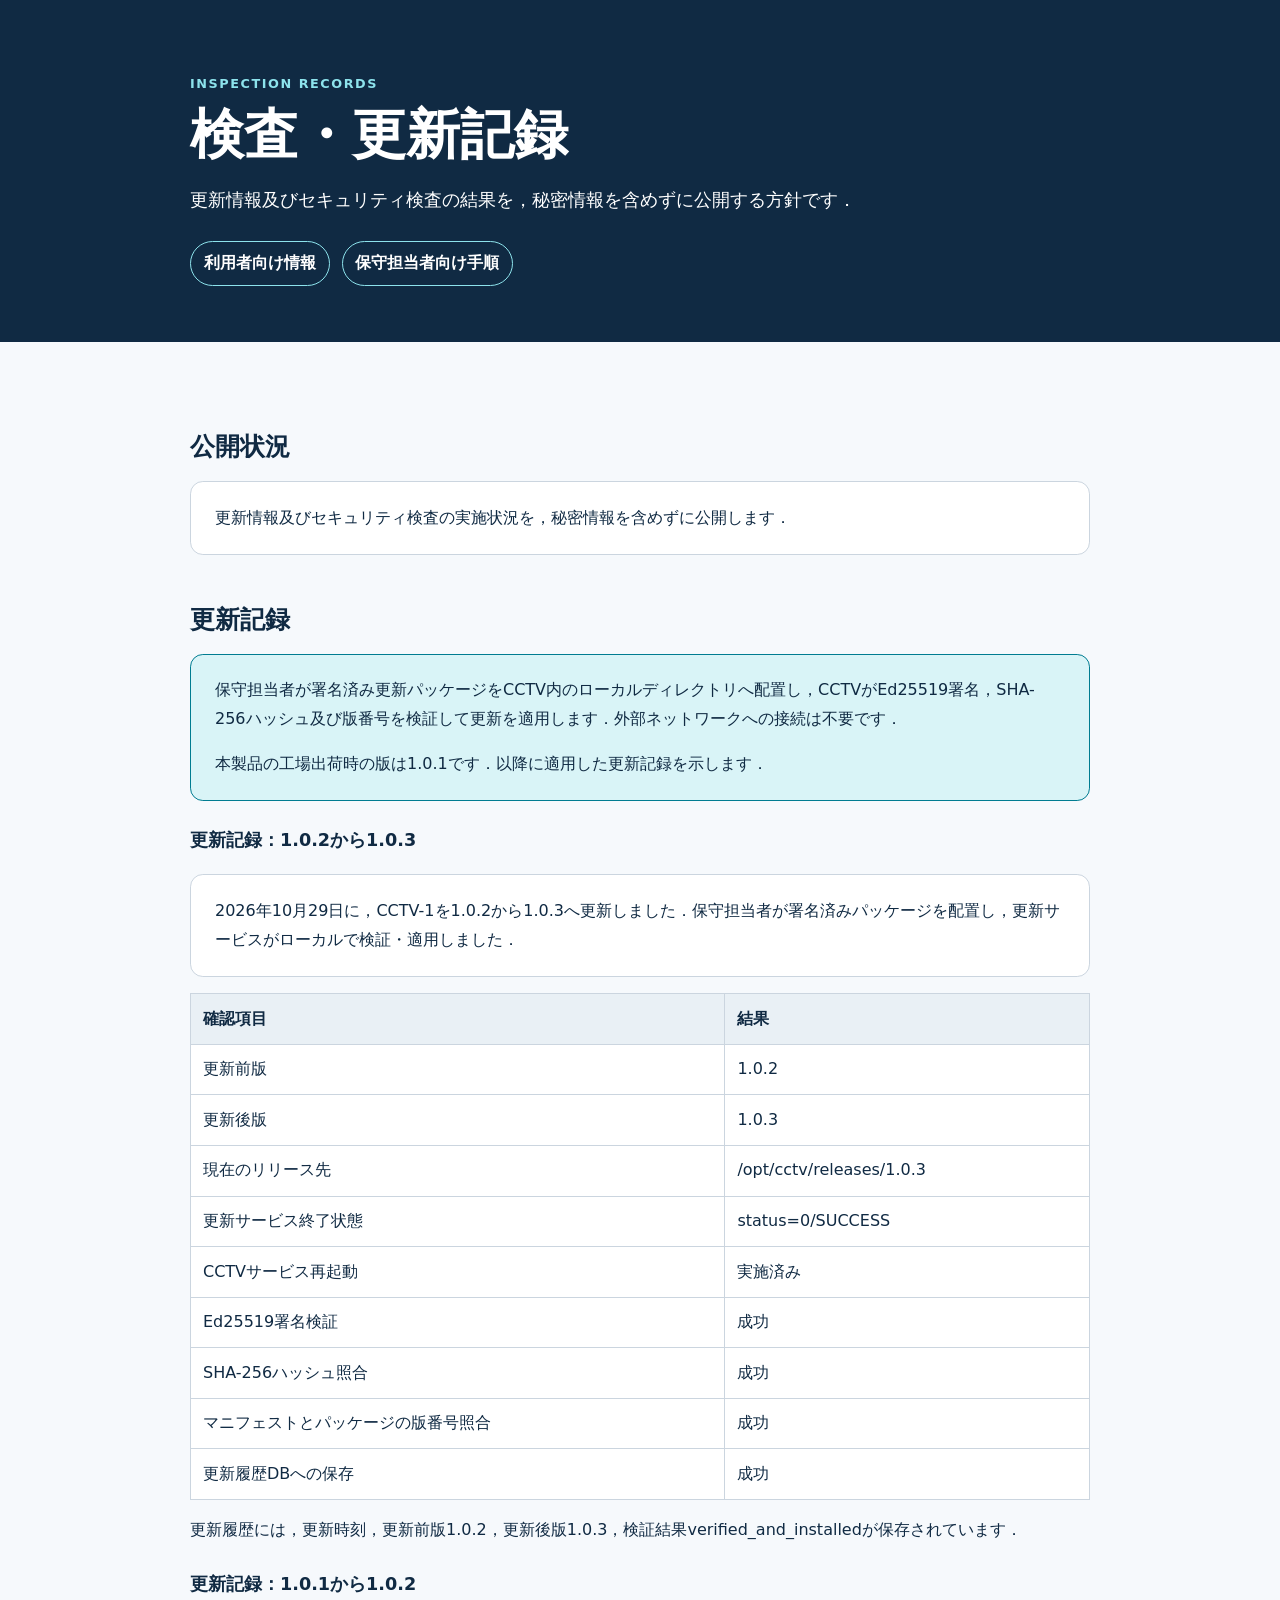
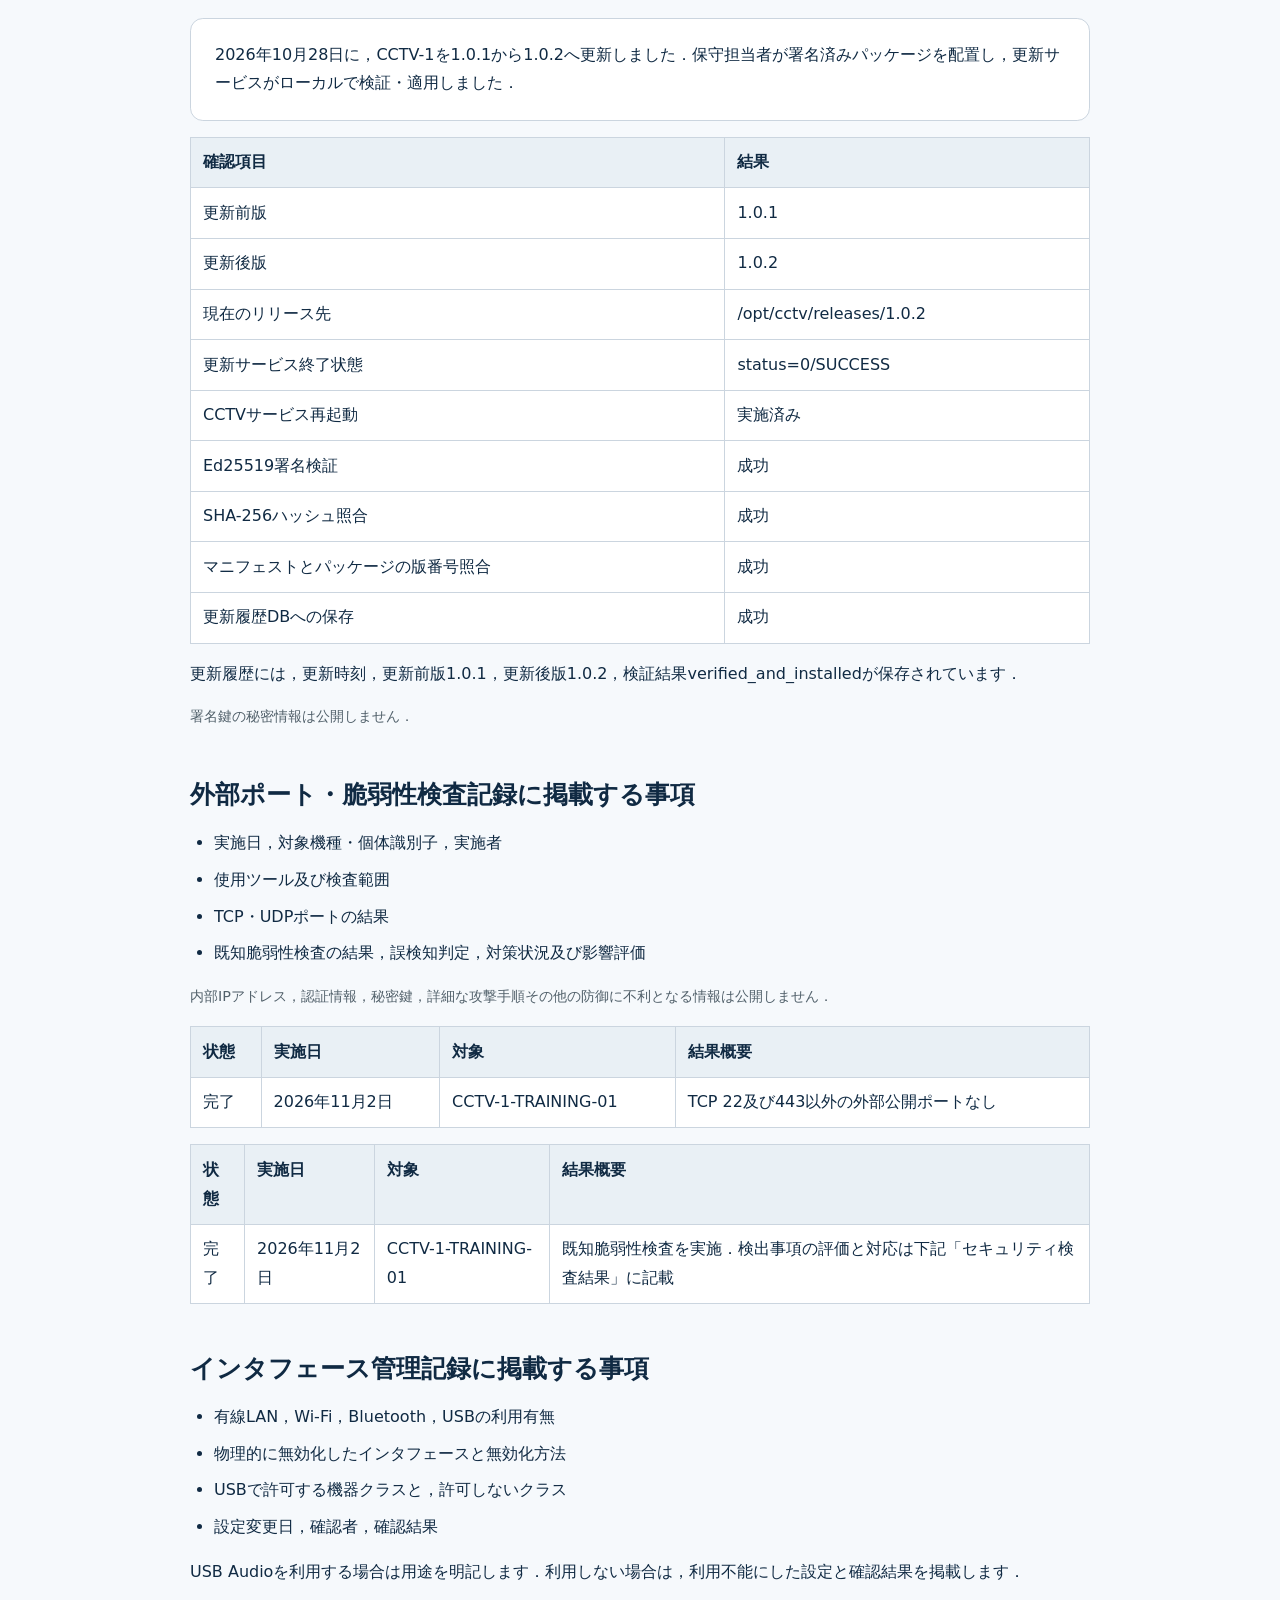
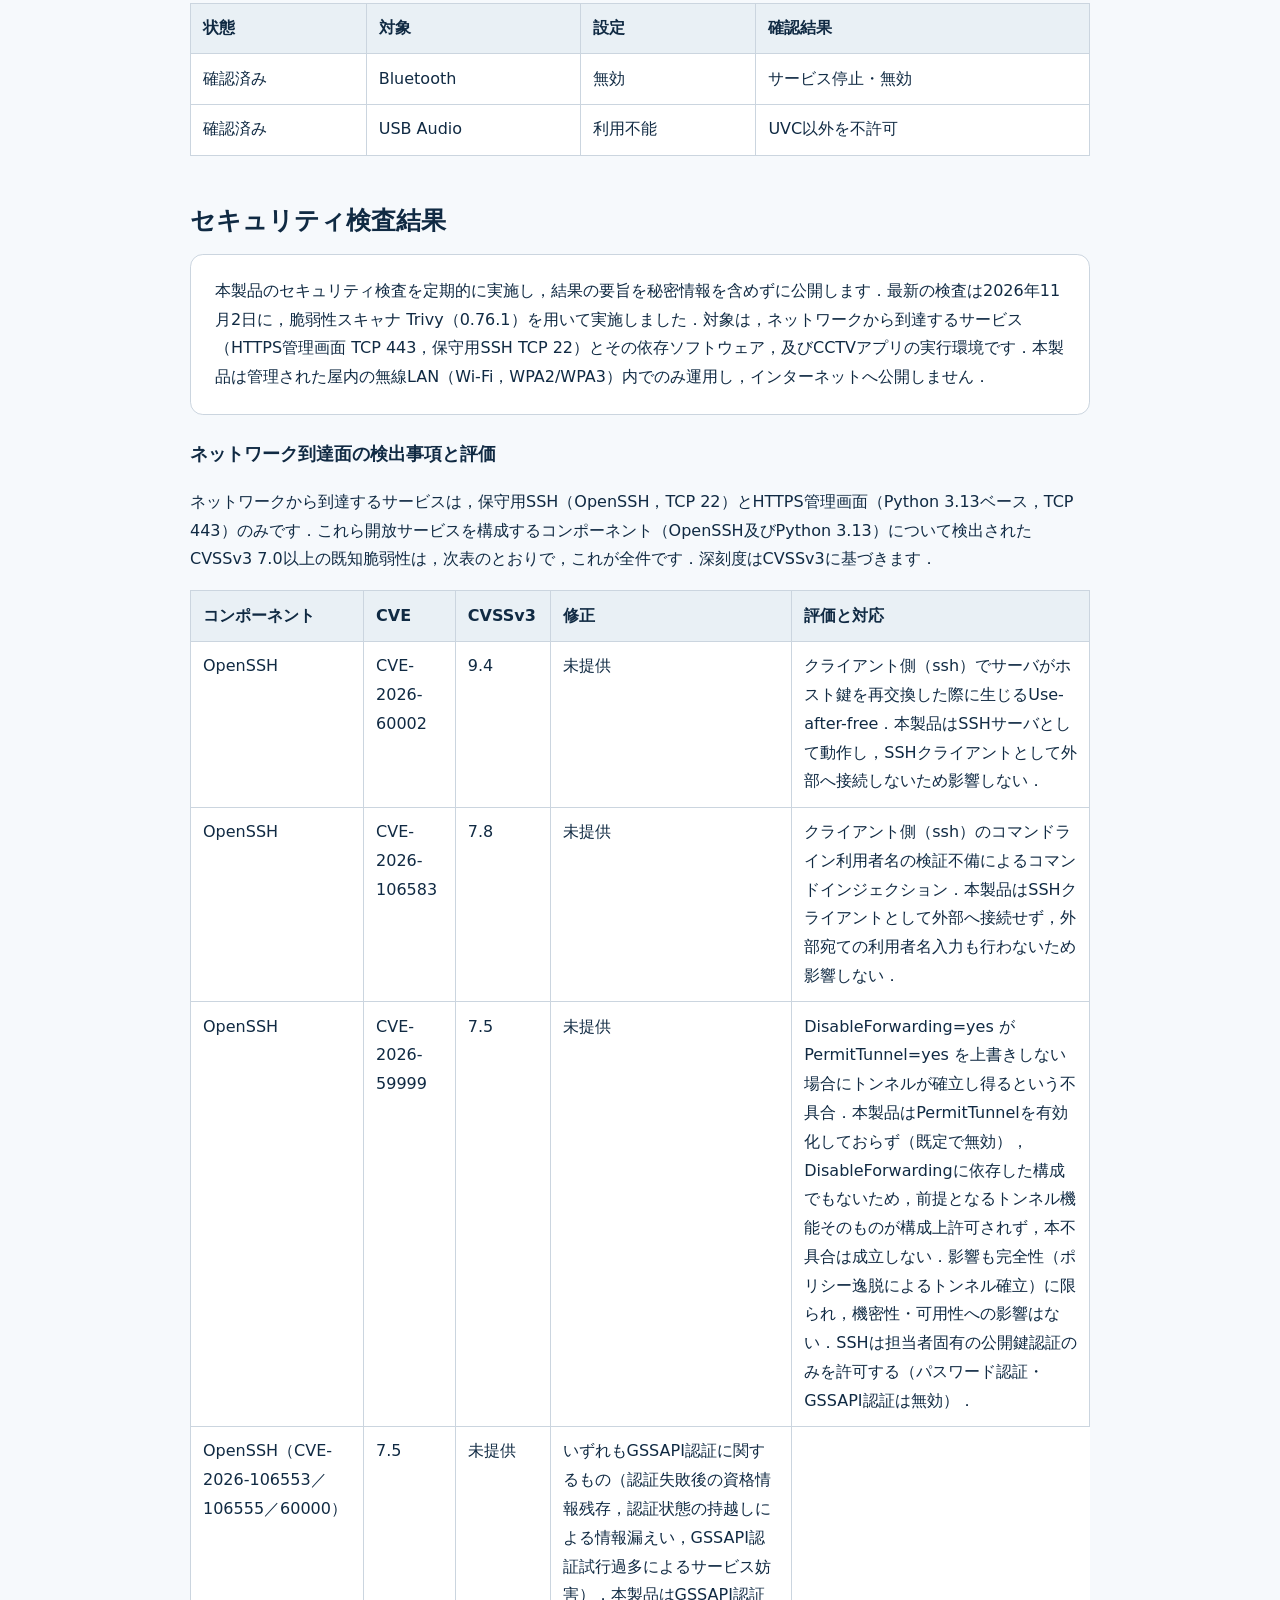
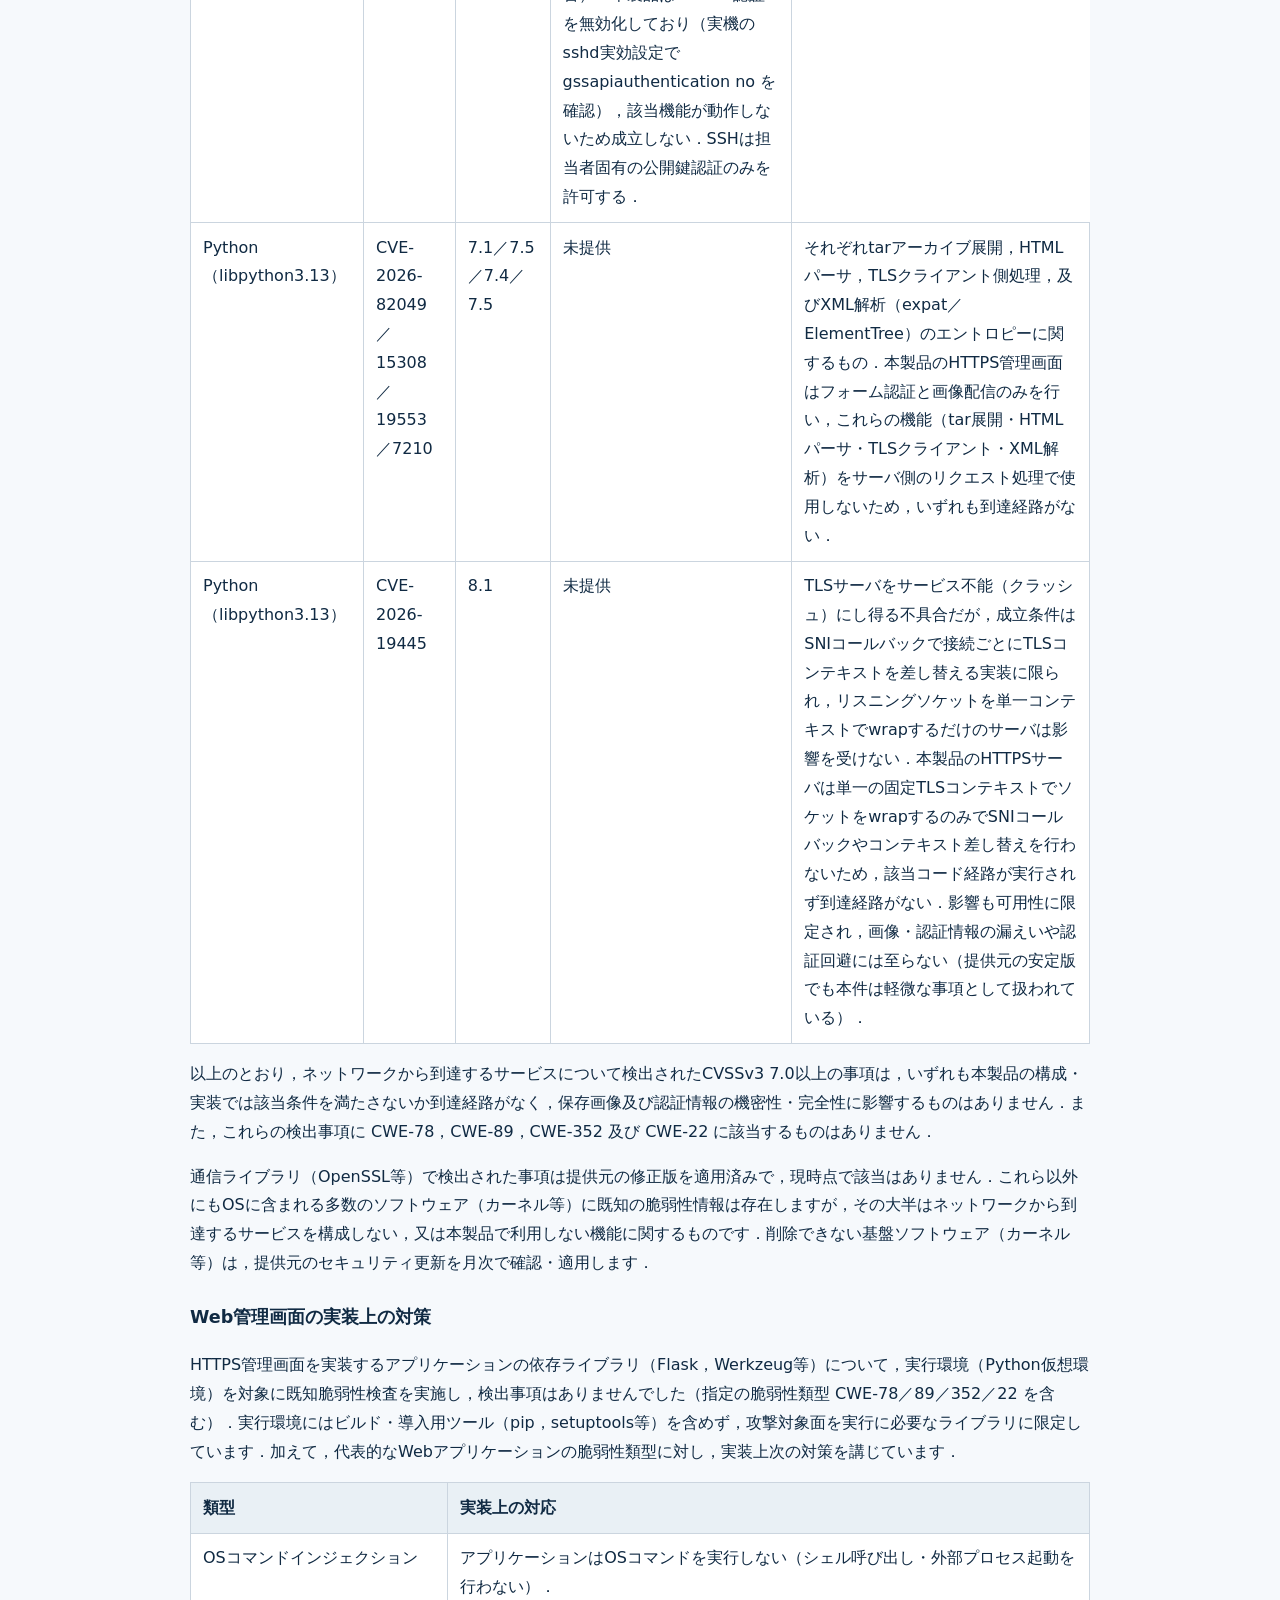
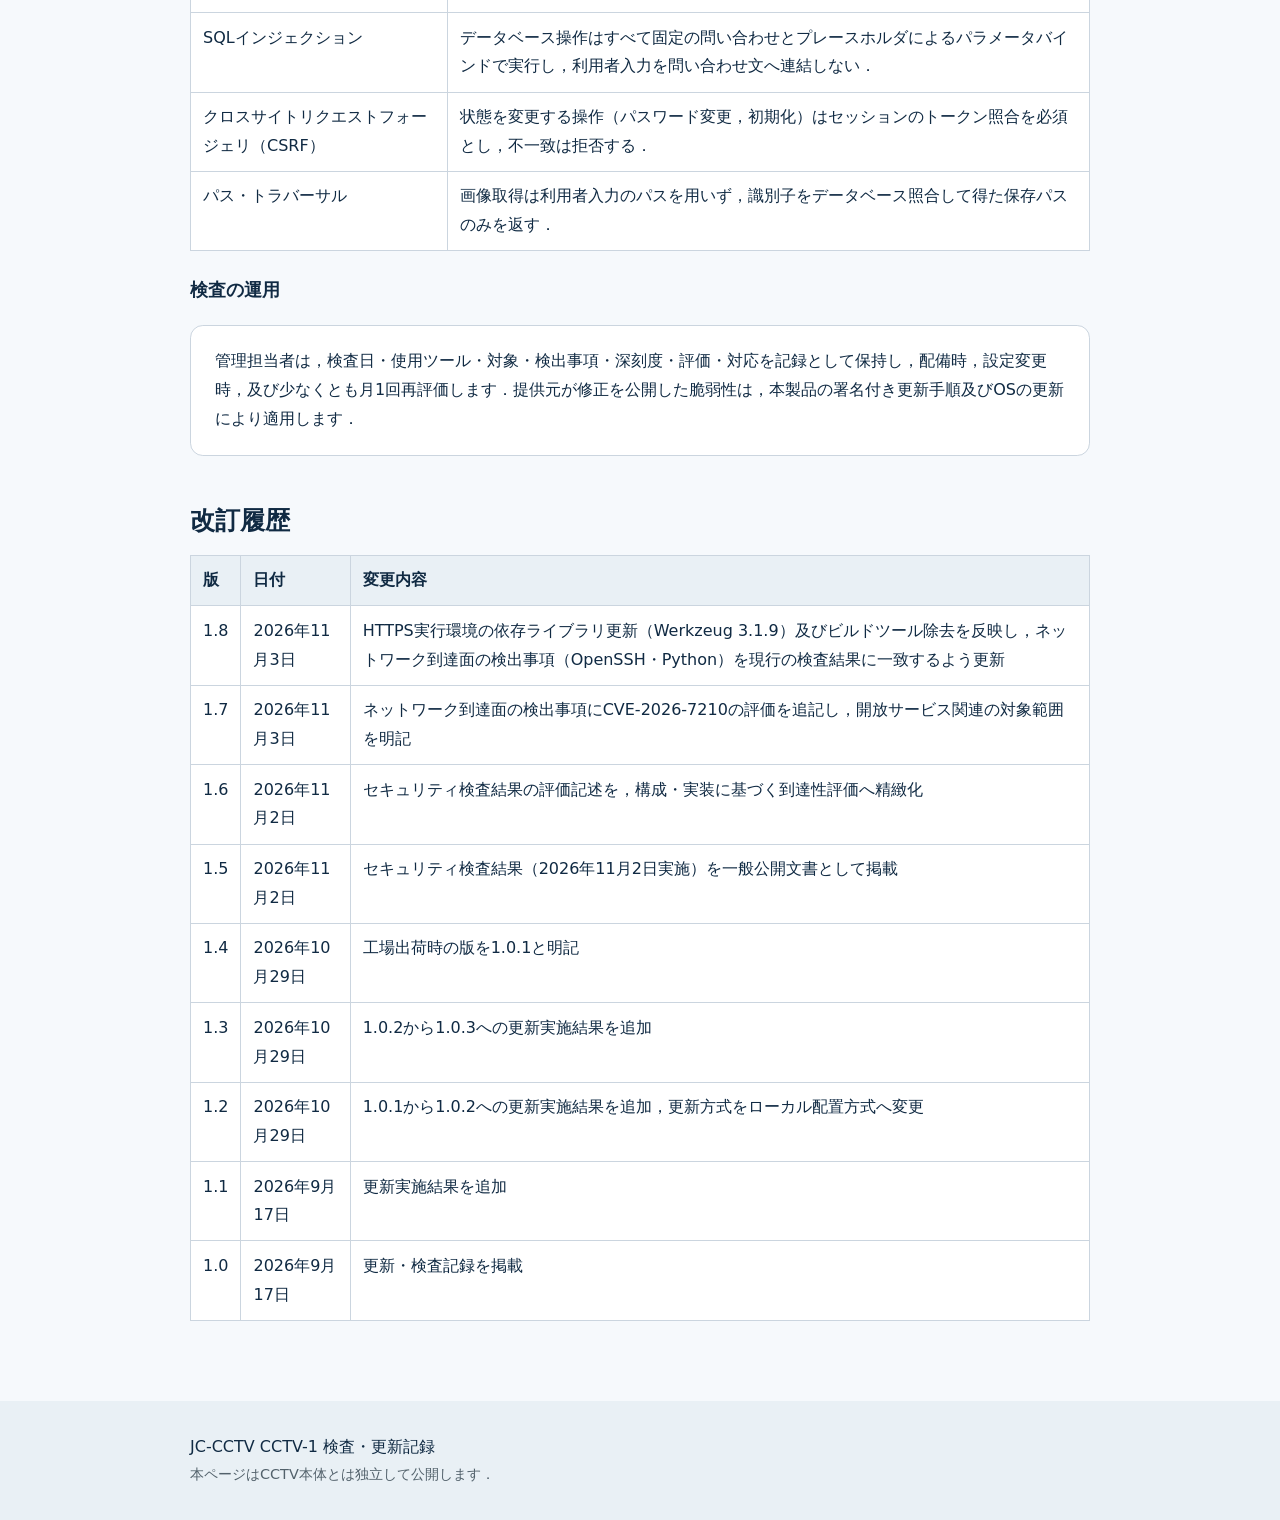
==== commit dc682fc4: "Align vulnerability record with confirmed OS findings; venv hardened to zero" ====
--- a/inspection-records.html
+++ b/inspection-records.html
@@ -120,18 +120,19 @@
       <table>
         <thead><tr><th>コンポーネント</th><th>CVE</th><th>CVSSv3</th><th>修正</th><th>評価と対応</th></tr></thead>
         <tbody>
-          <tr><td>OpenSSH</td><td>CVE-2026-60002</td><td>7.7</td><td>未提供</td><td>SSHクライアント側のホスト鍵処理に関する不具合．本製品はSSHサーバとして動作し，SSHクライアントとして外部へ接続しないため本製品では影響しない．</td></tr>
+          <tr><td>OpenSSH</td><td>CVE-2026-60002</td><td>9.4</td><td>未提供</td><td>クライアント側（ssh）でサーバがホスト鍵を再交換した際に生じるUse-after-free．本製品はSSHサーバとして動作し，SSHクライアントとして外部へ接続しないため影響しない．</td></tr>
+          <tr><td>OpenSSH</td><td>CVE-2026-106583</td><td>7.8</td><td>未提供</td><td>クライアント側（ssh）のコマンドライン利用者名の検証不備によるコマンドインジェクション．本製品はSSHクライアントとして外部へ接続せず，外部宛ての利用者名入力も行わないため影響しない．</td></tr>
           <tr><td>OpenSSH</td><td>CVE-2026-59999</td><td>7.5</td><td>未提供</td><td>DisableForwarding=yes がPermitTunnel=yes を上書きしない場合にトンネルが確立し得るという不具合．本製品はPermitTunnelを有効化しておらず（既定で無効），DisableForwardingに依存した構成でもないため，前提となるトンネル機能そのものが構成上許可されず，本不具合は成立しない．影響も完全性（ポリシー逸脱によるトンネル確立）に限られ，機密性・可用性への影響はない．SSHは担当者固有の公開鍵認証のみを許可する（パスワード認証・GSSAPI認証は無効）．</td></tr>
-          <tr><td>OpenSSH（GSSAPI関連：CVE-2026-106553／106555／60000／106583）</td><td>—</td><td>2.2–5.9</td><td>未提供</td><td>いずれもGSSAPI認証機能に関するもの．本製品はGSSAPI認証を使用しないため影響せず，深刻度も低～中にとどまる．</td></tr>
-          <tr><td>Python（libpython3.13）</td><td>CVE-2026-82049／15308／19553／7210</td><td>7.1／7.5／7.4／HIGH</td><td>未提供</td><td>それぞれtarアーカイブ展開，HTMLパーサ，TLSクライアント側処理，及びXML解析（expat／ElementTree）のエントロピーに関するもの．本製品のHTTPS管理画面はフォーム認証と画像配信のみを行い，これらの機能（tar展開・HTMLパーサ・TLSクライアント・XML解析）をサーバ側のリクエスト処理で使用しないため，いずれも到達経路がない．</td></tr>
+          <tr><td>OpenSSH（CVE-2026-106553／106555／60000）</td><td>7.5</td><td>未提供</td><td>いずれもGSSAPI認証に関するもの（認証失敗後の資格情報残存，認証状態の持越しによる情報漏えい，GSSAPI認証試行過多によるサービス妨害）．本製品はGSSAPI認証を無効化しており（実機のsshd実効設定で gssapiauthentication no を確認），該当機能が動作しないため成立しない．SSHは担当者固有の公開鍵認証のみを許可する．</td></tr>
+          <tr><td>Python（libpython3.13）</td><td>CVE-2026-82049／15308／19553／7210</td><td>7.1／7.5／7.4／7.5</td><td>未提供</td><td>それぞれtarアーカイブ展開，HTMLパーサ，TLSクライアント側処理，及びXML解析（expat／ElementTree）のエントロピーに関するもの．本製品のHTTPS管理画面はフォーム認証と画像配信のみを行い，これらの機能（tar展開・HTMLパーサ・TLSクライアント・XML解析）をサーバ側のリクエスト処理で使用しないため，いずれも到達経路がない．</td></tr>
           <tr><td>Python（libpython3.13）</td><td>CVE-2026-19445</td><td>8.1</td><td>未提供</td><td>TLSサーバをサービス不能（クラッシュ）にし得る不具合だが，成立条件はSNIコールバックで接続ごとにTLSコンテキストを差し替える実装に限られ，リスニングソケットを単一コンテキストでwrapするだけのサーバは影響を受けない．本製品のHTTPSサーバは単一の固定TLSコンテキストでソケットをwrapするのみでSNIコールバックやコンテキスト差し替えを行わないため，該当コード経路が実行されず到達経路がない．影響も可用性に限定され，画像・認証情報の漏えいや認証回避には至らない（提供元の安定版でも本件は軽微な事項として扱われている）．</td></tr>
         </tbody>
       </table>
-      <p>以上のとおり，ネットワークから到達するサービスについて検出されたCVSSv3 7.0以上の事項は，いずれも本製品の構成・実装では該当条件を満たさないか到達経路がなく，保存画像及び認証情報の機密性・完全性に影響するものはありません．</p>
+      <p>以上のとおり，ネットワークから到達するサービスについて検出されたCVSSv3 7.0以上の事項は，いずれも本製品の構成・実装では該当条件を満たさないか到達経路がなく，保存画像及び認証情報の機密性・完全性に影響するものはありません．また，これらの検出事項に CWE-78，CWE-89，CWE-352 及び CWE-22 に該当するものはありません．</p>
       <p>通信ライブラリ（OpenSSL等）で検出された事項は提供元の修正版を適用済みで，現時点で該当はありません．これら以外にもOSに含まれる多数のソフトウェア（カーネル等）に既知の脆弱性情報は存在しますが，その大半はネットワークから到達するサービスを構成しない，又は本製品で利用しない機能に関するものです．削除できない基盤ソフトウェア（カーネル等）は，提供元のセキュリティ更新を月次で確認・適用します．</p>
 
       <h3>Web管理画面の実装上の対策</h3>
-      <p>HTTPS管理画面を実装するアプリケーションの依存ライブラリ（Flask，Werkzeug等）について既知脆弱性検査を実施し，深刻度の高い該当はありませんでした．また，上記で検出した依存ソフトウェアの既知脆弱性には，下表の脆弱性類型（OSコマンドインジェクション，SQLインジェクション，CSRF，パス・トラバーサル）に該当するものはありません．加えて，これらの代表的なWebアプリケーションの脆弱性類型に対し，実装上次の対策を講じています．</p>
+      <p>HTTPS管理画面を実装するアプリケーションの依存ライブラリ（Flask，Werkzeug等）について，実行環境（Python仮想環境）を対象に既知脆弱性検査を実施し，検出事項はありませんでした（指定の脆弱性類型 CWE-78／89／352／22 を含む）．実行環境にはビルド・導入用ツール（pip，setuptools等）を含めず，攻撃対象面を実行に必要なライブラリに限定しています．加えて，代表的なWebアプリケーションの脆弱性類型に対し，実装上次の対策を講じています．</p>
       <table>
         <thead><tr><th>類型</th><th>実装上の対応</th></tr></thead>
         <tbody>
@@ -150,7 +151,7 @@
 
     <section aria-labelledby="revision-title">
       <h2 id="revision-title">改訂履歴</h2>
-      <table><thead><tr><th>版</th><th>日付</th><th>変更内容</th></tr></thead><tbody><tr><td>1.7</td><td>2026年11月3日</td><td>ネットワーク到達面の検出事項にCVE-2026-7210の評価を追記し，開放サービス関連の対象範囲を明記</td></tr><tr><td>1.6</td><td>2026年11月2日</td><td>セキュリティ検査結果の評価記述を，構成・実装に基づく到達性評価へ精緻化</td></tr><tr><td>1.5</td><td>2026年11月2日</td><td>セキュリティ検査結果（2026年11月2日実施）を一般公開文書として掲載</td></tr><tr><td>1.4</td><td>2026年10月29日</td><td>工場出荷時の版を1.0.1と明記</td></tr><tr><td>1.3</td><td>2026年10月29日</td><td>1.0.2から1.0.3への更新実施結果を追加</td></tr><tr><td>1.2</td><td>2026年10月29日</td><td>1.0.1から1.0.2への更新実施結果を追加，更新方式をローカル配置方式へ変更</td></tr><tr><td>1.1</td><td>2026年9月17日</td><td>更新実施結果を追加</td></tr><tr><td>1.0</td><td>2026年9月17日</td><td>更新・検査記録を掲載</td></tr></tbody></table>
+      <table><thead><tr><th>版</th><th>日付</th><th>変更内容</th></tr></thead><tbody><tr><td>1.8</td><td>2026年11月3日</td><td>HTTPS実行環境の依存ライブラリ更新（Werkzeug 3.1.9）及びビルドツール除去を反映し，ネットワーク到達面の検出事項（OpenSSH・Python）を現行の検査結果に一致するよう更新</td></tr><tr><td>1.7</td><td>2026年11月3日</td><td>ネットワーク到達面の検出事項にCVE-2026-7210の評価を追記し，開放サービス関連の対象範囲を明記</td></tr><tr><td>1.6</td><td>2026年11月2日</td><td>セキュリティ検査結果の評価記述を，構成・実装に基づく到達性評価へ精緻化</td></tr><tr><td>1.5</td><td>2026年11月2日</td><td>セキュリティ検査結果（2026年11月2日実施）を一般公開文書として掲載</td></tr><tr><td>1.4</td><td>2026年10月29日</td><td>工場出荷時の版を1.0.1と明記</td></tr><tr><td>1.3</td><td>2026年10月29日</td><td>1.0.2から1.0.3への更新実施結果を追加</td></tr><tr><td>1.2</td><td>2026年10月29日</td><td>1.0.1から1.0.2への更新実施結果を追加，更新方式をローカル配置方式へ変更</td></tr><tr><td>1.1</td><td>2026年9月17日</td><td>更新実施結果を追加</td></tr><tr><td>1.0</td><td>2026年9月17日</td><td>更新・検査記録を掲載</td></tr></tbody></table>
     </section>
   </main>
 
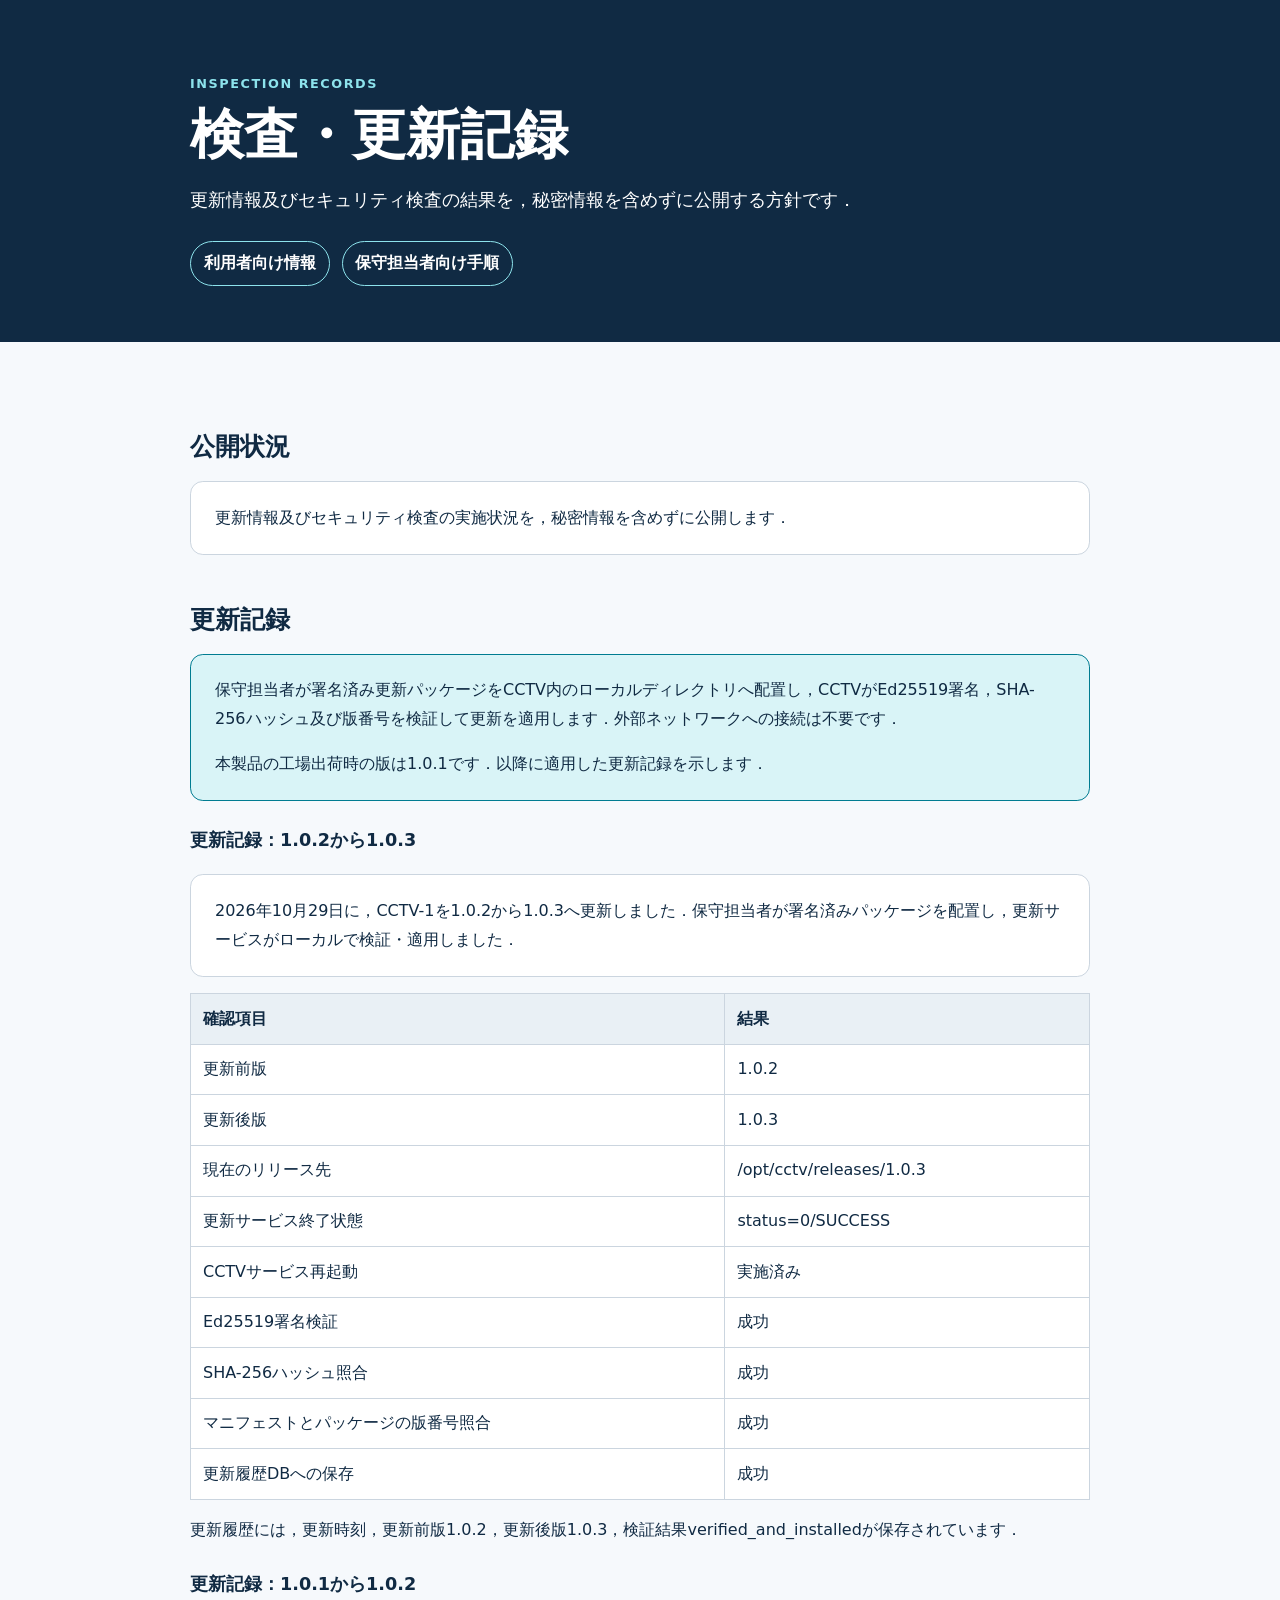
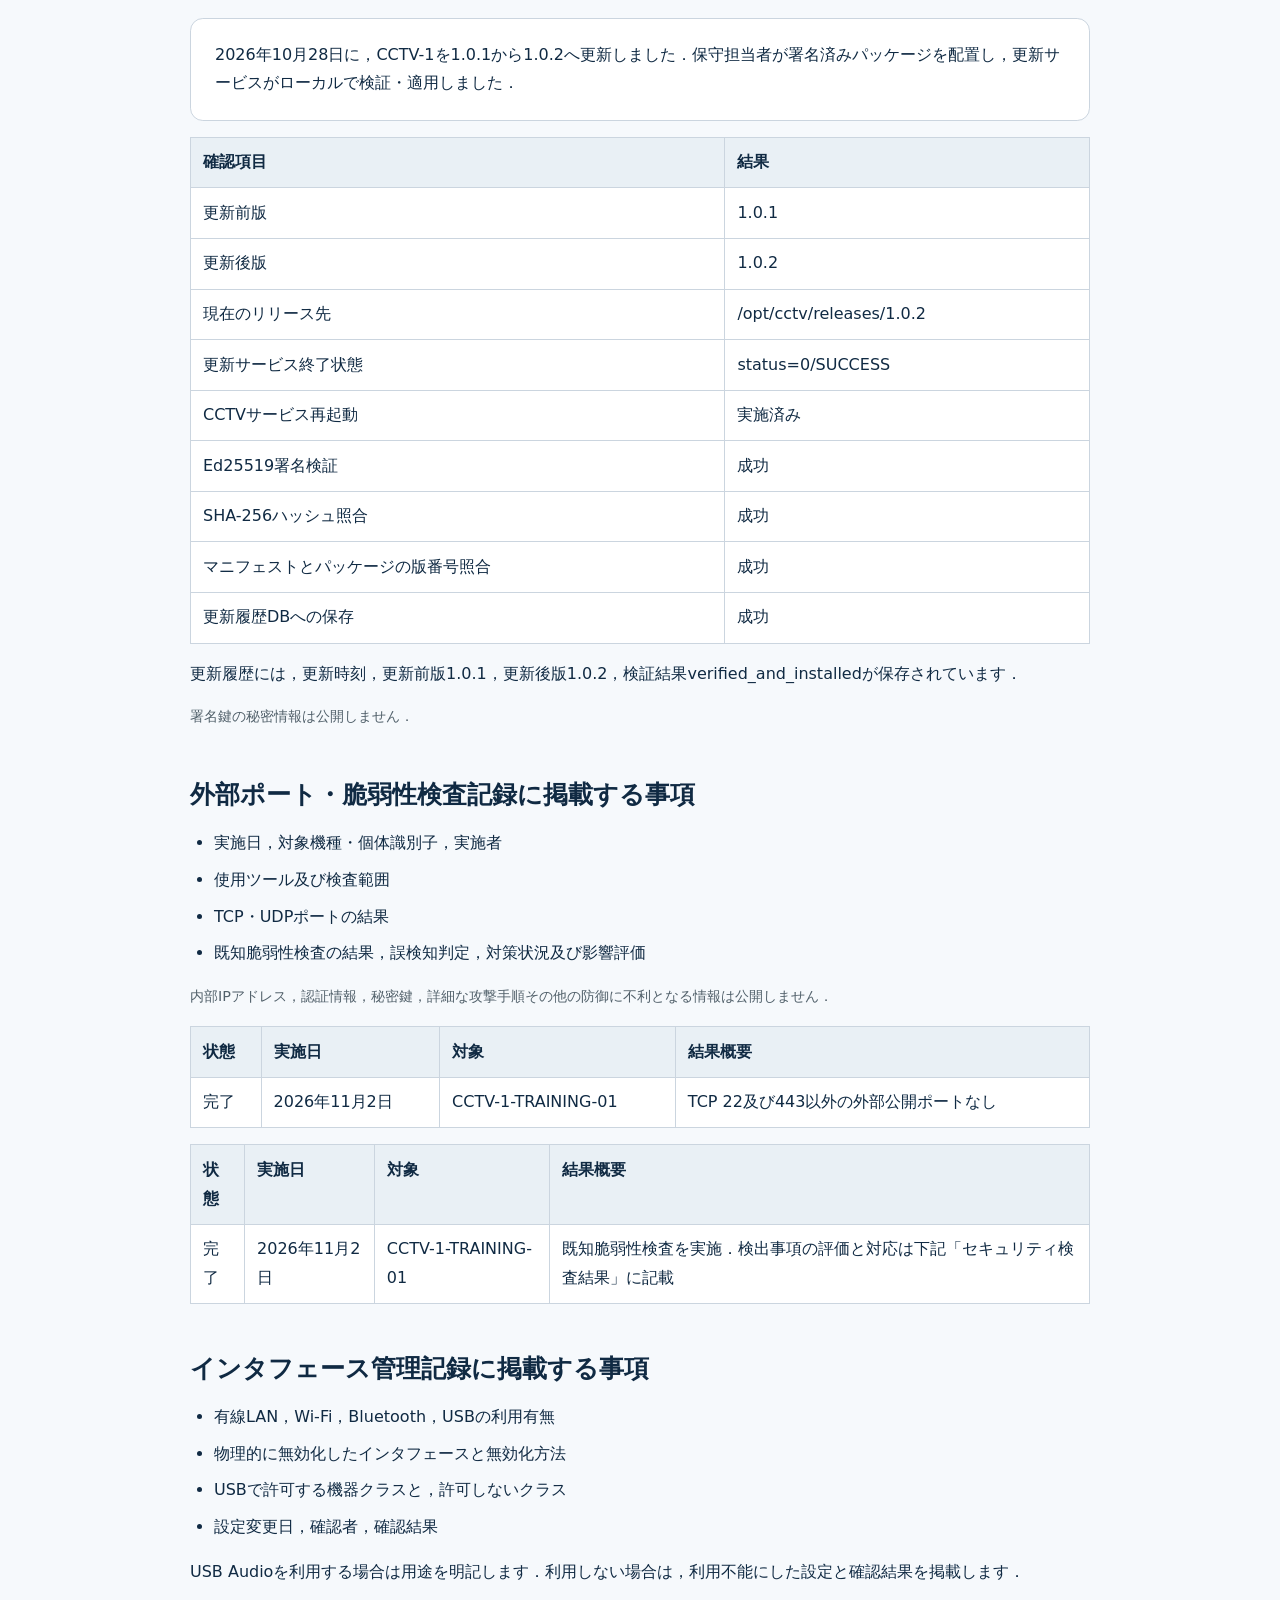
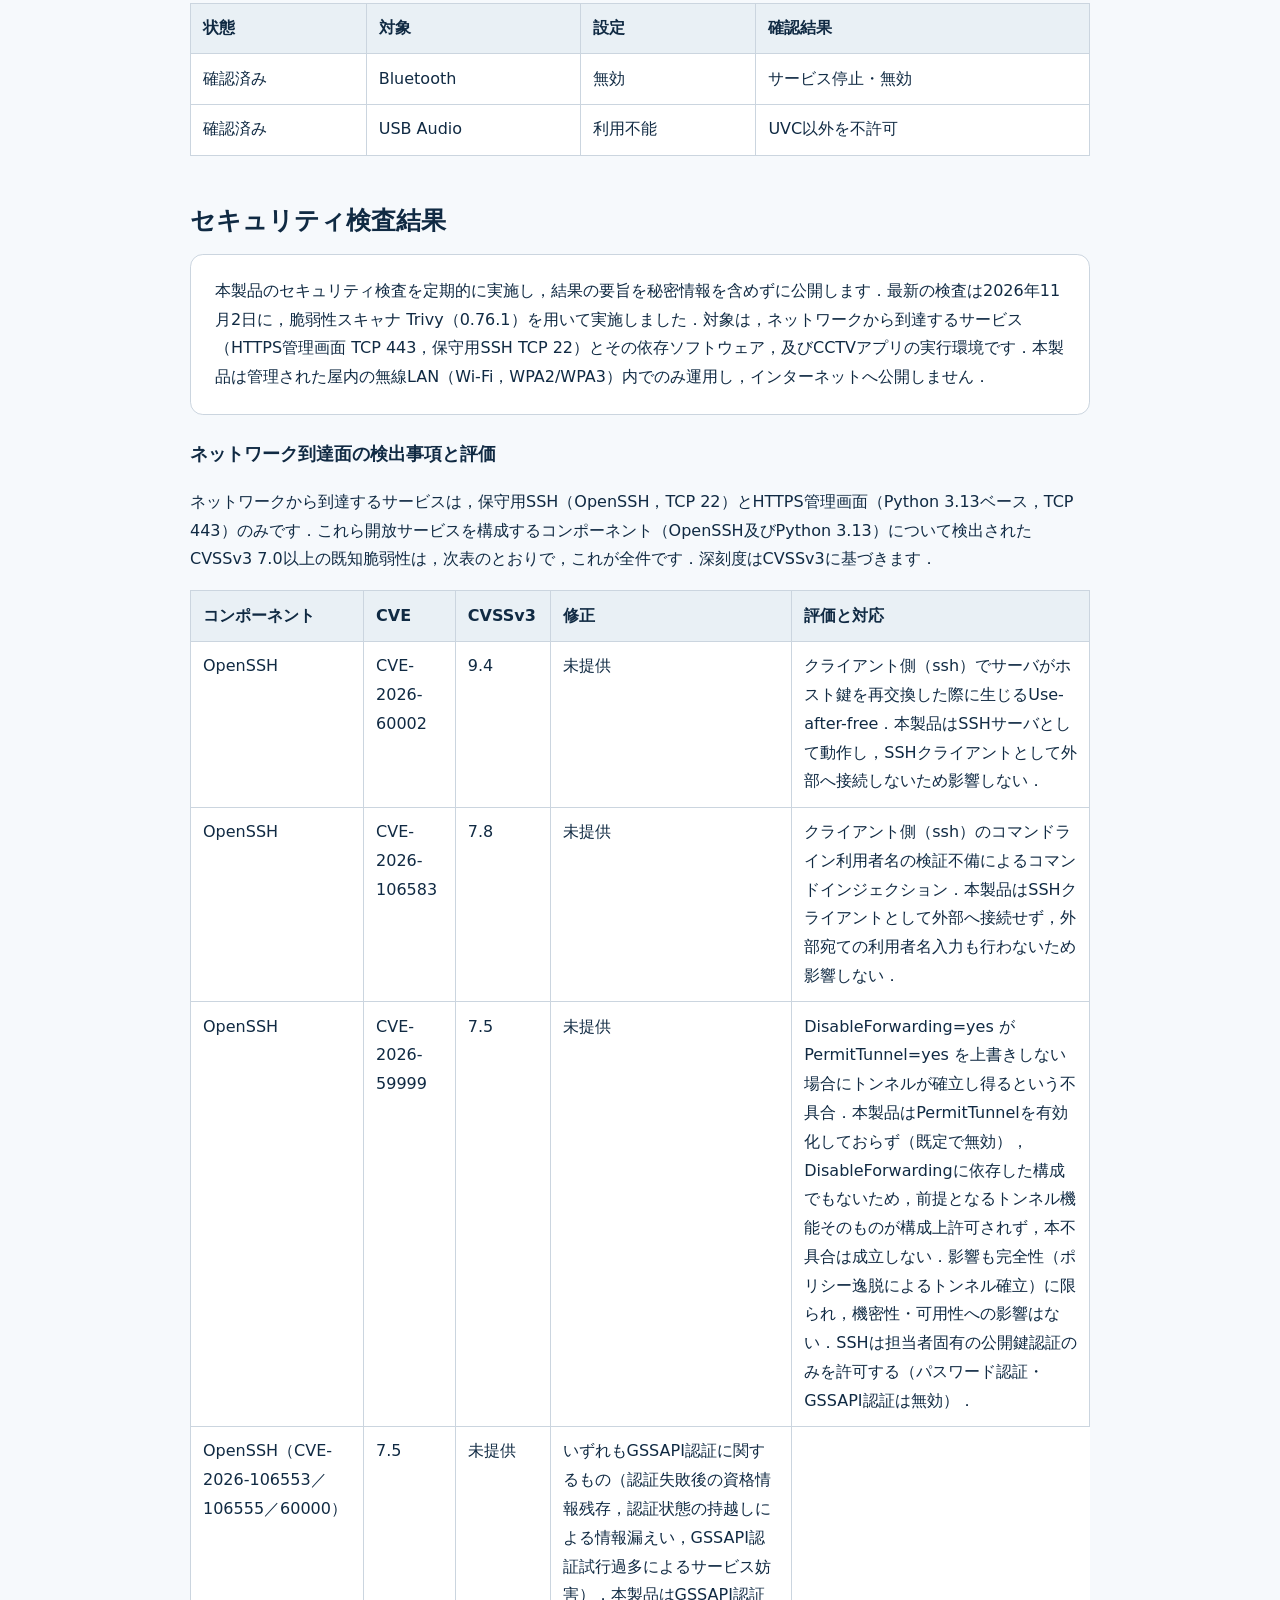
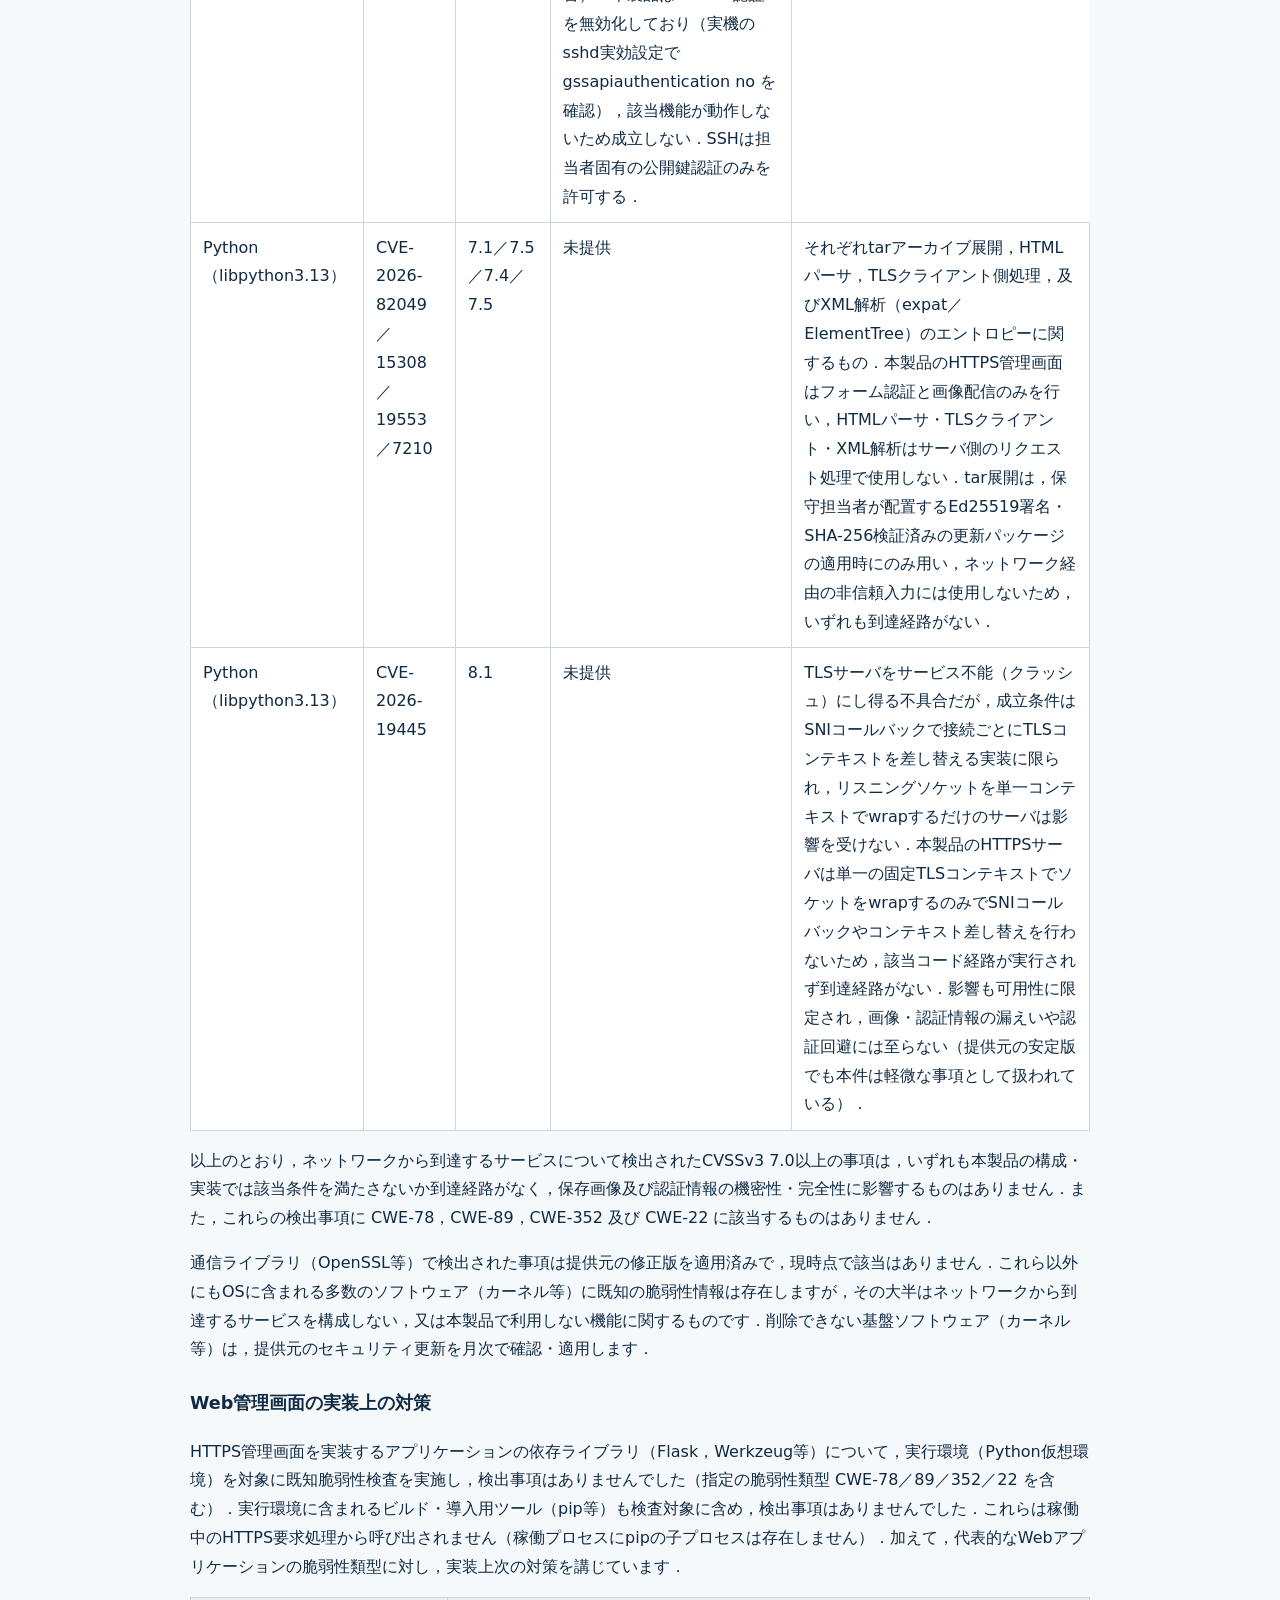
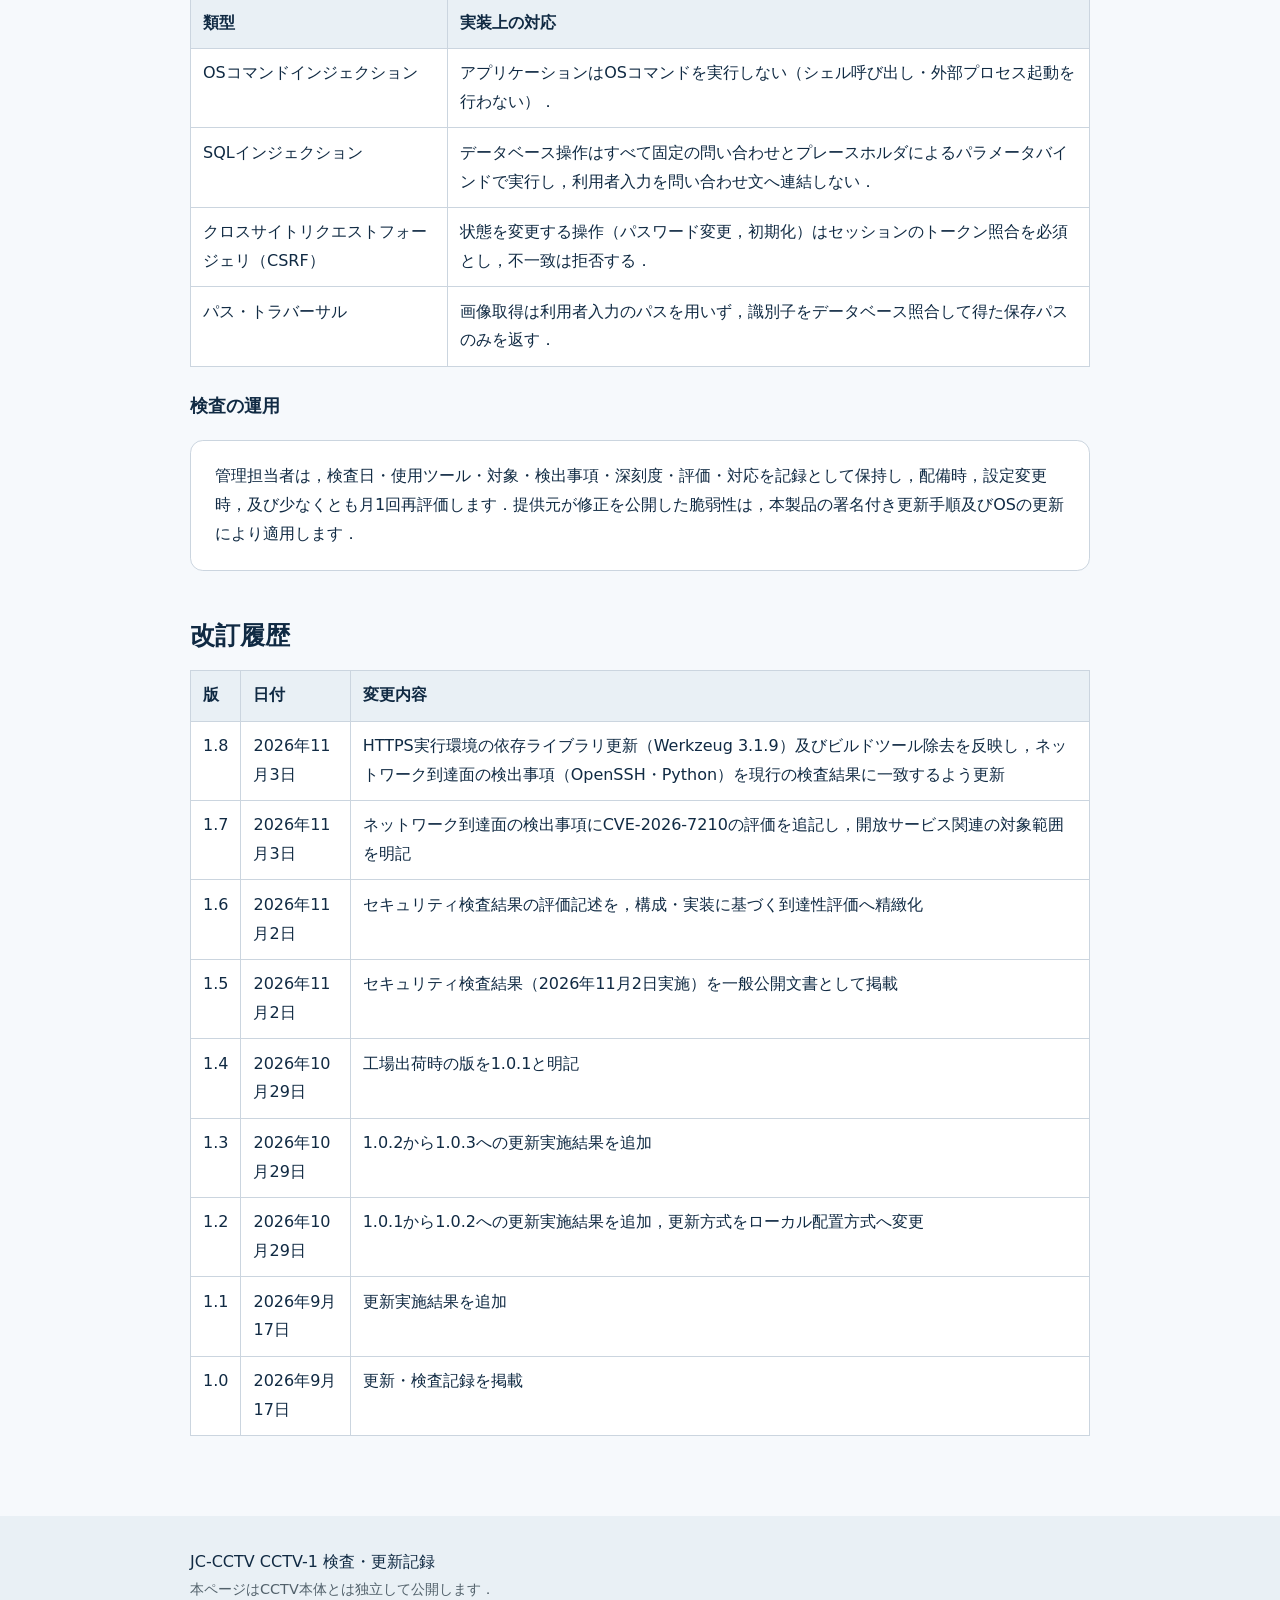
==== commit 89f5e72c: "検査記録: pip等ツールの検査対象を明記し，tar展開の到達性評価を実機に合わせて更新 Co-Authored-By: Claude Opus 4.8 <noreply@anthropic.com>" ====
--- a/inspection-records.html
+++ b/inspection-records.html
@@ -124,7 +124,7 @@
           <tr><td>OpenSSH</td><td>CVE-2026-106583</td><td>7.8</td><td>未提供</td><td>クライアント側（ssh）のコマンドライン利用者名の検証不備によるコマンドインジェクション．本製品はSSHクライアントとして外部へ接続せず，外部宛ての利用者名入力も行わないため影響しない．</td></tr>
           <tr><td>OpenSSH</td><td>CVE-2026-59999</td><td>7.5</td><td>未提供</td><td>DisableForwarding=yes がPermitTunnel=yes を上書きしない場合にトンネルが確立し得るという不具合．本製品はPermitTunnelを有効化しておらず（既定で無効），DisableForwardingに依存した構成でもないため，前提となるトンネル機能そのものが構成上許可されず，本不具合は成立しない．影響も完全性（ポリシー逸脱によるトンネル確立）に限られ，機密性・可用性への影響はない．SSHは担当者固有の公開鍵認証のみを許可する（パスワード認証・GSSAPI認証は無効）．</td></tr>
           <tr><td>OpenSSH（CVE-2026-106553／106555／60000）</td><td>7.5</td><td>未提供</td><td>いずれもGSSAPI認証に関するもの（認証失敗後の資格情報残存，認証状態の持越しによる情報漏えい，GSSAPI認証試行過多によるサービス妨害）．本製品はGSSAPI認証を無効化しており（実機のsshd実効設定で gssapiauthentication no を確認），該当機能が動作しないため成立しない．SSHは担当者固有の公開鍵認証のみを許可する．</td></tr>
-          <tr><td>Python（libpython3.13）</td><td>CVE-2026-82049／15308／19553／7210</td><td>7.1／7.5／7.4／7.5</td><td>未提供</td><td>それぞれtarアーカイブ展開，HTMLパーサ，TLSクライアント側処理，及びXML解析（expat／ElementTree）のエントロピーに関するもの．本製品のHTTPS管理画面はフォーム認証と画像配信のみを行い，これらの機能（tar展開・HTMLパーサ・TLSクライアント・XML解析）をサーバ側のリクエスト処理で使用しないため，いずれも到達経路がない．</td></tr>
+          <tr><td>Python（libpython3.13）</td><td>CVE-2026-82049／15308／19553／7210</td><td>7.1／7.5／7.4／7.5</td><td>未提供</td><td>それぞれtarアーカイブ展開，HTMLパーサ，TLSクライアント側処理，及びXML解析（expat／ElementTree）のエントロピーに関するもの．本製品のHTTPS管理画面はフォーム認証と画像配信のみを行い，HTMLパーサ・TLSクライアント・XML解析はサーバ側のリクエスト処理で使用しない．tar展開は，保守担当者が配置するEd25519署名・SHA-256検証済みの更新パッケージの適用時にのみ用い，ネットワーク経由の非信頼入力には使用しないため，いずれも到達経路がない．</td></tr>
           <tr><td>Python（libpython3.13）</td><td>CVE-2026-19445</td><td>8.1</td><td>未提供</td><td>TLSサーバをサービス不能（クラッシュ）にし得る不具合だが，成立条件はSNIコールバックで接続ごとにTLSコンテキストを差し替える実装に限られ，リスニングソケットを単一コンテキストでwrapするだけのサーバは影響を受けない．本製品のHTTPSサーバは単一の固定TLSコンテキストでソケットをwrapするのみでSNIコールバックやコンテキスト差し替えを行わないため，該当コード経路が実行されず到達経路がない．影響も可用性に限定され，画像・認証情報の漏えいや認証回避には至らない（提供元の安定版でも本件は軽微な事項として扱われている）．</td></tr>
         </tbody>
       </table>
@@ -132,7 +132,7 @@
       <p>通信ライブラリ（OpenSSL等）で検出された事項は提供元の修正版を適用済みで，現時点で該当はありません．これら以外にもOSに含まれる多数のソフトウェア（カーネル等）に既知の脆弱性情報は存在しますが，その大半はネットワークから到達するサービスを構成しない，又は本製品で利用しない機能に関するものです．削除できない基盤ソフトウェア（カーネル等）は，提供元のセキュリティ更新を月次で確認・適用します．</p>
 
       <h3>Web管理画面の実装上の対策</h3>
-      <p>HTTPS管理画面を実装するアプリケーションの依存ライブラリ（Flask，Werkzeug等）について，実行環境（Python仮想環境）を対象に既知脆弱性検査を実施し，検出事項はありませんでした（指定の脆弱性類型 CWE-78／89／352／22 を含む）．実行環境にはビルド・導入用ツール（pip，setuptools等）を含めず，攻撃対象面を実行に必要なライブラリに限定しています．加えて，代表的なWebアプリケーションの脆弱性類型に対し，実装上次の対策を講じています．</p>
+      <p>HTTPS管理画面を実装するアプリケーションの依存ライブラリ（Flask，Werkzeug等）について，実行環境（Python仮想環境）を対象に既知脆弱性検査を実施し，検出事項はありませんでした（指定の脆弱性類型 CWE-78／89／352／22 を含む）．実行環境に含まれるビルド・導入用ツール（pip等）も検査対象に含め，検出事項はありませんでした．これらは稼働中のHTTPS要求処理から呼び出されません（稼働プロセスにpipの子プロセスは存在しません）．加えて，代表的なWebアプリケーションの脆弱性類型に対し，実装上次の対策を講じています．</p>
       <table>
         <thead><tr><th>類型</th><th>実装上の対応</th></tr></thead>
         <tbody>
